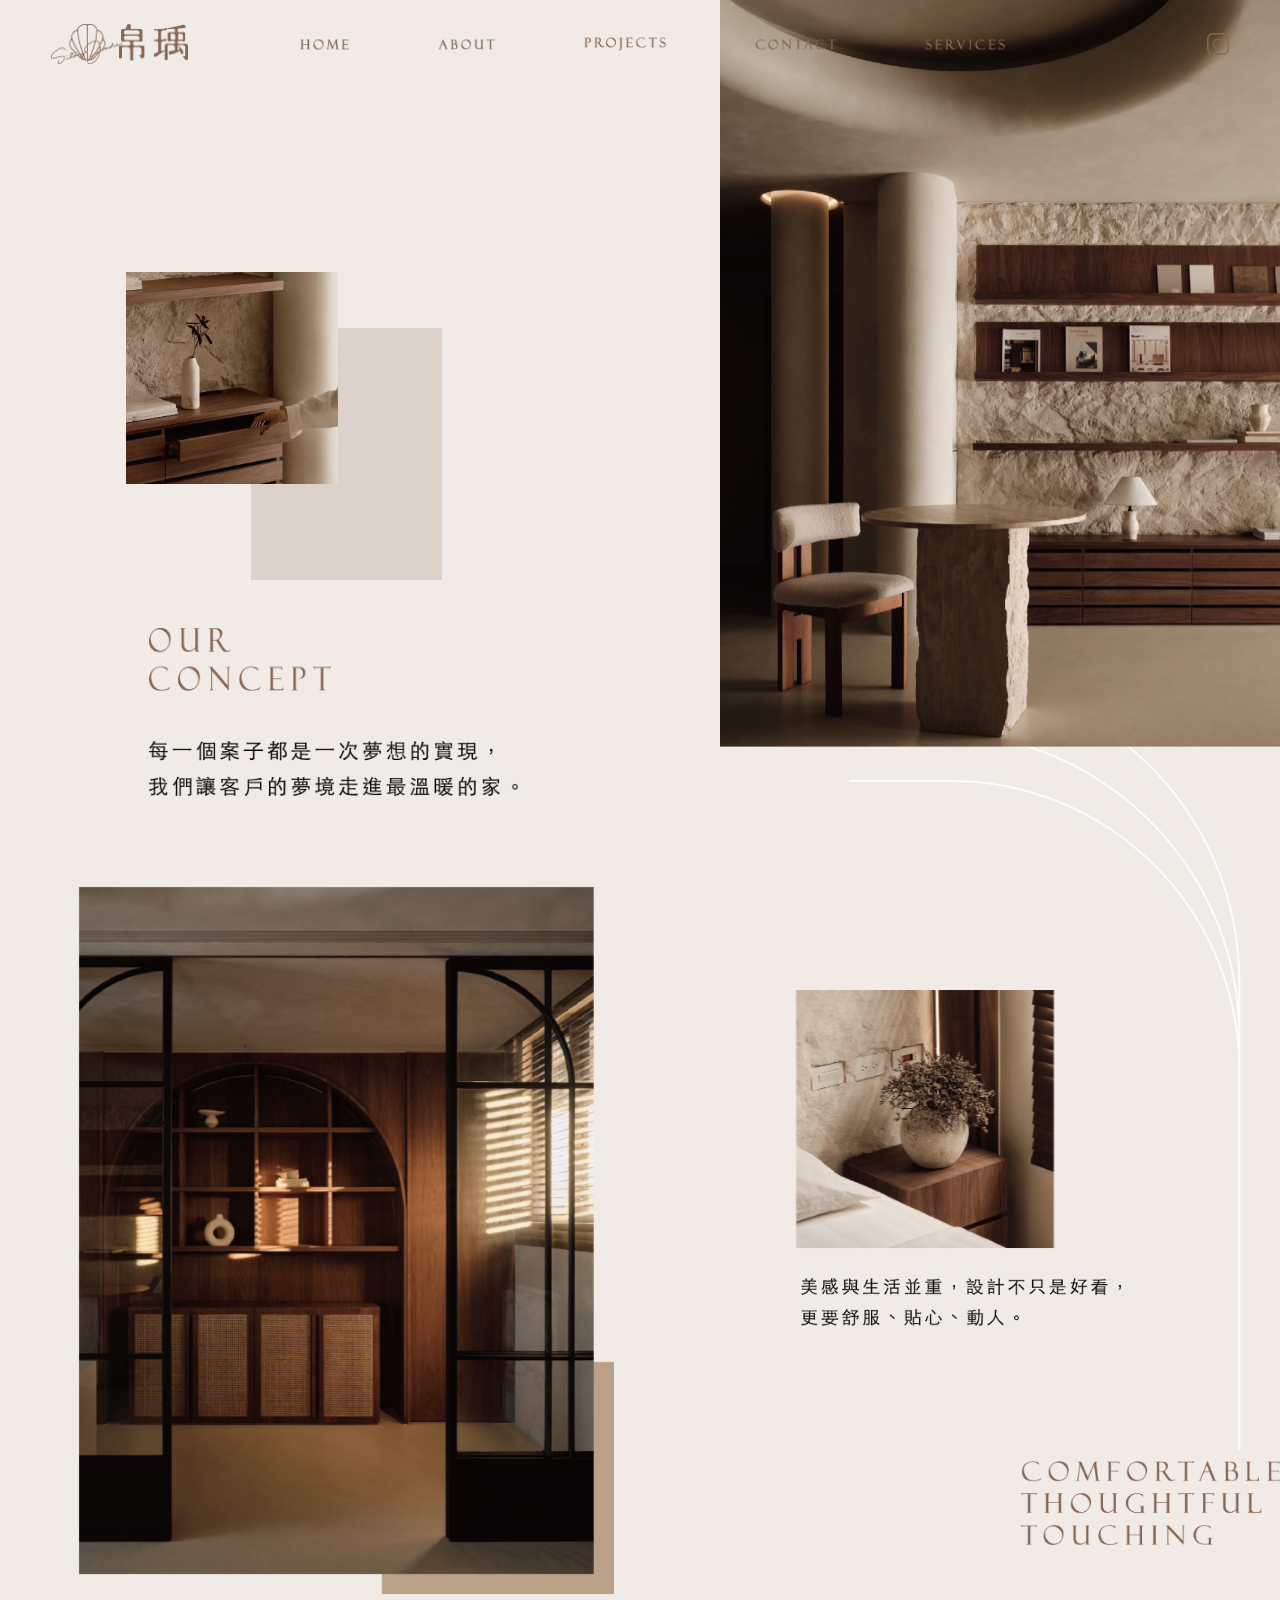
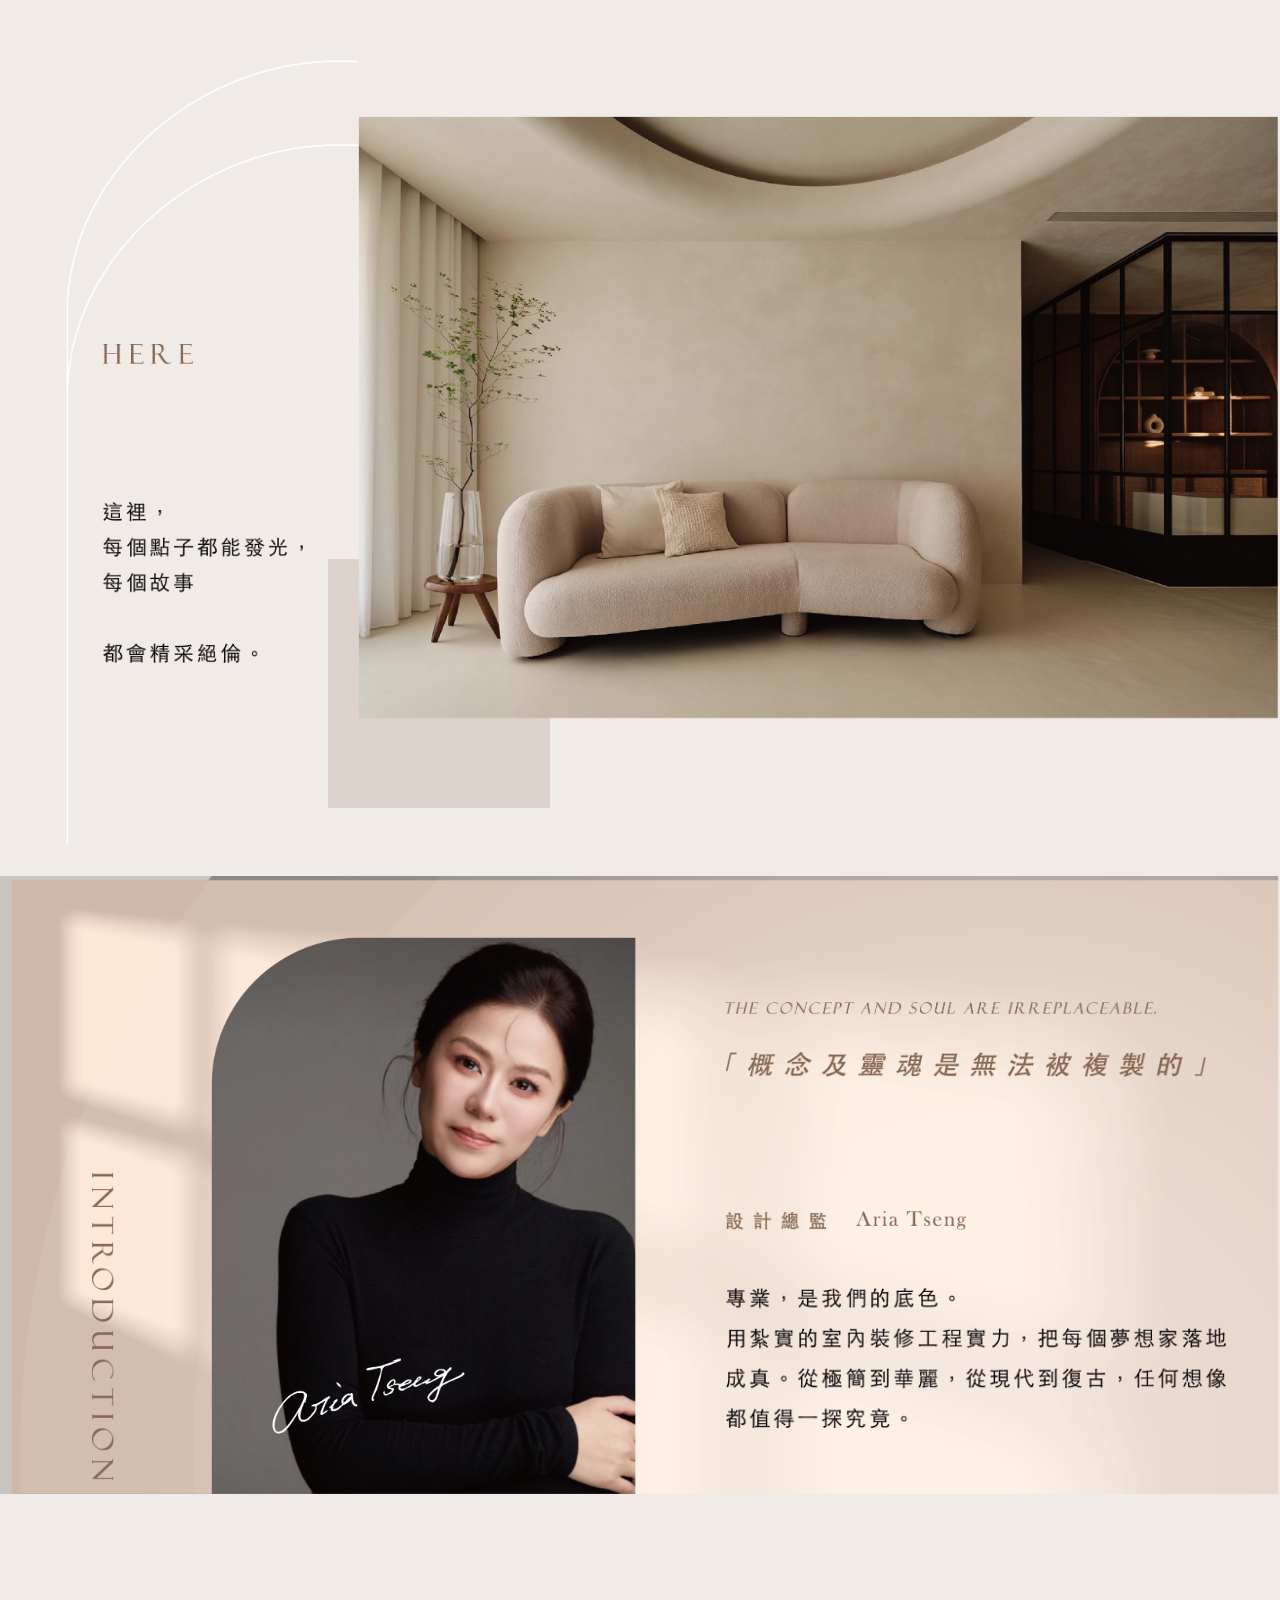
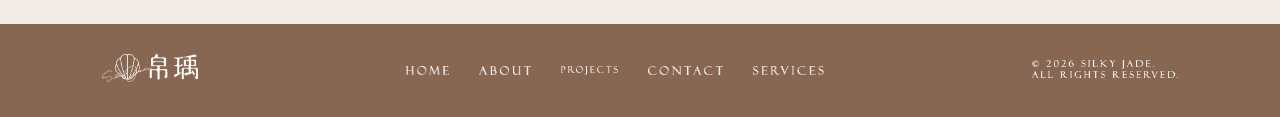
==== about.html @ b9746043 "feat: 新增多頁面架構與完整圖片資源 - 新增 about.html、contact.html、projects.html、services.html 頁面 - 新增 about_png/ 與 h" ====
<!DOCTYPE html>
<html lang="zh-TW">

<head>
    <meta charset="UTF-8">
    <meta name="viewport" content="width=device-width, initial-scale=1.0">
    <meta name="description" content="帛瑀室內設計 - 關於我們 | 設計理念與總監介紹">
    <title>ABOUT | 帛瑀室內設計 Silky Jade</title>

    <!-- Fonts -->
    <link rel="preconnect" href="https://fonts.googleapis.com">
    <link rel="preconnect" href="https://fonts.gstatic.com" crossorigin>
    <link
        href="https://fonts.googleapis.com/css2?family=Playfair+Display:ital,wght@0,300;0,400;0,500;0,600;1,400&family=Noto+Sans+TC:wght@300;400;500;700&family=Noto+Serif+TC:wght@300;400;500;600&display=swap"
        rel="stylesheet">

    <!-- CSS -->
    <link rel="stylesheet" href="style.css">
</head>

<body class="about-page">

    <!-- ========== Header (沿用首頁，深色版素材) ========== -->
    <header>
        <a href="index.html" class="logo-link">
            <img src="about_png/ABOUT_LOGO-B-t.png" alt="帛瑀 Silky Jade LOGO">
        </a>
        <nav class="main-nav">
            <a href="index.html"><img src="about_png/ABOUT_HOME-B-t.png" alt="HOME"></a>
            <a href="about.html"><img src="about_png/ABOUT_ABOUT-B-t.png" alt="ABOUT"></a>
            <a href="projects.html"><img src="about_png/ABOUT_PROJECTS-B-t.png" alt="PROJECTS"></a>
            <a href="contact.html"><img src="about_png/ABOUT_CONTACT-B-t.png" alt="CONTACT"></a>
            <a href="services.html"><img src="about_png/ABOUT_SERVICES-B-t.png" alt="SERVICES"></a>
        </nav>
        <a href="https://www.instagram.com/" target="_blank" class="ig-link" aria-label="Instagram">
            <img src="about_png/ABOUT_IGICON-B.png" alt="Instagram">
        </a>
    </header>

    <!-- ========== Main Content ========== -->
    <main>

        <!-- ▍Section 1: OUR CONCEPT -->
        <section class="about-section concept-section">
            <div class="row">
                <!-- 左欄：抽屜圖片 + 文字 -->
                <div class="col-left concept-left">
                    <div class="concept-img-wrapper">
                        <img src="about_png/ABOUT_image-2.png" alt="拉開抽屜" class="concept-drawer-img">
                        <!-- ::before pseudo 產生錯位色塊 (CSS) -->
                    </div>
                    <div class="concept-text fade-in-up">
                        <img src="about_png/ABOUT_OUR CONCEPT-B-t.png" alt="OUR CONCEPT" class="section-title-img">
                        <img src="about_png/ABOUT_t-1.png" alt="每一個案子都是一次夢想的實現" class="section-text-img">
                    </div>
                </div>
                <!-- 右欄：圓桌大圖 -->
                <div class="col-right concept-right">
                    <img src="about_png/ABOUT_image-1.png" alt="圓桌與石材桌腳" class="concept-table-img">
                </div>
            </div>
        </section>

        <!-- ▍Section 2: COMFORTABLE THOUGHTFUL TOUCHING -->
        <section class="about-section touching-section">
            <div class="row">
                <div class="col-left touching-left">
                    <div class="touching-arch-wrapper">
                        <img src="about_png/ABOUT_color%20block-2%23BA9F89.png" alt="" class="touching-color-block">
                        <img src="about_png/ABOUT_image-3.png" alt="拱門木作櫃" class="touching-arch-img">
                    </div>
                </div>
                <div class="col-right touching-right">
                    <div class="touching-content-wrapper">
                        <img src="about_png/ABOUT_image-4.png" alt="床頭盆栽" class="touching-plant-img">
                        <div class="fade-in-up">
                            <img src="about_png/ABOUT_t-2.png" alt="美感與生活並重" class="section-text-img">
                            <img src="about_png/ABOUT_COMFORTABLE-B-t.png" alt="COMFORTABLE THOUGHTFUL TOUCHING"
                                class="section-title-img comfortable-title-img">
                        </div>
                    </div>
                </div>
            </div>
        </section>

        <!-- ▍Section 3: HERE -->
        <section class="about-section here-section">
            <div class="row">
                <div class="col-left here-left">
                    <!-- 裝飾弧線 (左上方) -->
                    <div class="here-text fade-in-up">
                        <img src="about_png/ABOUT_HERE-B-t.png" alt="HERE" class="section-title-img here-title-img">
                        <img src="about_png/ABOUT_t-3.png" alt="這裡，每個點子都能發光" class="section-text-img">
                    </div>
                </div>
                <div class="col-right here-right">
                    <div class="here-img-wrapper">
                        <img src="about_png/ABOUT_image-5.png" alt="米白造型沙發" class="here-sofa-img">
                        <!-- ::before pseudo 產生錯位色塊 (CSS) -->
                    </div>
                </div>
            </div>
        </section>

        <!-- ▍Section 4: INTRODUCTION -->
        <section class="section-intro fade-in-up">
            <!-- 背景大圖：用 <img> 撐開真實高度，不裁切 -->
            <img src="about_png/ABOUT_image-6.png" alt="" class="intro-bg-img">
            <!-- 左覆蓋層：絕對定位，疊上 INTRODUCTION 文字 + 簽名 -->
            <div class="intro-left-overlay">
                <img src="about_png/ABOUT_INTRODUCTION-B-t.png" alt="INTRODUCTION" class="img-vertical-text">
                <img src="Aria簽名_斜體 複本.png" alt="Aria Tseng Signature" class="img-signature-side">
            </div>
            <!-- 右欄：文字圖片 -->
            <div class="intro-right">
                <img src="about_png/ABOUT_THE CONCEPT-B-t.png" alt="THE CONCEPT AND SOUL ARE IRREPLACEABLE"
                    class="img-eng-quote">
                <img src="about_png/ABOUT_t-4.png" alt="「概念及靈魂是無法被複製的」" class="img-zh-quote">
                <div class="director-row">
                    <img src="about_png/ABOUT_t-5.png" alt="設計總監" class="img-director-title">
                    <img src="about_png/ABOUT_Aria Tseng-B-t.png" alt="Aria Tseng" class="img-aria-name">
                </div>
                <img src="about_png/ABOUT_t-6.png" alt="設計總監介紹" class="img-director-desc">
            </div>
        </section>

    </main>

    <!-- ========== Footer (全新設計) ========== -->
    <footer class="site-footer fade-in-up">
        <div class="footer-left">
            <img src="about_png/ABOUT_LOGO.png" alt="帛瑀 Silky Jade">
        </div>
        <div class="footer-center">
            <nav class="footer-nav">
                <a href="index.html"><img src="about_png/ABOUT_HOME-t.png" alt="HOME"></a>
                <a href="about.html"><img src="about_png/ABOUT_ABOUT-t.png" alt="ABOUT"></a>
                <a href="projects.html"><img src="about_png/ABOUT_PROJECTS-t.png" alt="PROJECTS"></a>
                <a href="contact.html"><img src="about_png/ABOUT_CONTACT-t.png" alt="CONTACT"></a>
                <a href="services.html"><img src="about_png/ABOUT_SERVICES-t.png" alt="SERVICES"></a>
            </nav>
        </div>
        <div class="footer-right">
            <img src="about_png/ABOUT_@2026-t.png" alt="© 2026 SILKY JADE. ALL RIGHTS RESERVED.">
        </div>
    </footer>

    <script src="main.js"></script>
</body>

</html>
---- style.css ----
/* ============================================
   Silky Jade (帛瑪室內設計) - Official Styles
   Vanilla CSS3 - No Frameworks
   ============================================ */

/* === 1. Global Variables & Reset === */
:root {
    --bg-color: #F9F6F2;
    --text-primary: #5C4D42;
    --text-accent: #8C7A6B;
    --white: #FFFFFF;
    --black: #1A1A1A;

    --font-serif-en: 'Playfair Display', serif;
    --font-serif-zh: 'Noto Serif TC', serif;
    --font-sans: 'Noto Sans TC', sans-serif;

    --header-height: 80px;
}

* {
    margin: 0;
    padding: 0;
    box-sizing: border-box;
}

html {
    scroll-behavior: smooth;
}

body {
    width: 100%;
    font-family: var(--font-sans);
    color: var(--text-primary);
    background-color: var(--bg-color);
    overflow-x: hidden;
}

a {
    text-decoration: none;
    color: inherit;
    transition: opacity 0.3s ease;
}

ul {
    list-style: none;
}

/* === 2. Header & Navbar === */
header {
    position: fixed;
    top: 0;
    left: 0;
    width: 100%;
    padding: 24px 4%;
    box-sizing: border-box;
    display: flex;
    justify-content: space-between;
    align-items: center;
    z-index: 1000;
    background: transparent;
    transition: opacity 0.5s ease-in-out, transform 0.5s ease-in-out;
}

/* About page: transparent header so right image bleeds behind nav */
body.about-page header {
    background: transparent;
}

header.hidden {
    opacity: 0;
    pointer-events: none;
    transform: translateY(-20px);
}

.logo-link {
    display: block;
    line-height: 0;
}

.logo-link img {
    height: 40px;
    width: auto;
    display: block;
    transition: opacity 0.3s ease;
}

.logo-link:hover img {
    opacity: 0.6;
}

.main-nav {
    position: absolute;
    left: 51%;
    top: 50%;
    transform: translate(-50%, -50%);
    display: flex;
    align-items: center;
    gap: 90px;
}

.main-nav a {
    display: block;
    line-height: 0;
    transition: opacity 0.3s ease;
    border: none;
    text-decoration: none;
}

.main-nav a img {
    display: block;
    height: 10px;
    width: auto;
}

.main-nav a:nth-child(3) img {
    height: 13px;
}

.main-nav a:hover img {
    opacity: 0.6;
}

.ig-link {
    display: block;
    line-height: 0;
}

.ig-link img {
    height: 22px;
    width: auto;
    display: block;
    transition: opacity 0.3s ease;
}

.ig-link:hover img {
    opacity: 0.6;
}


/* === 3. Hero Section === */
.hero {
    position: relative;
    width: 100%;
    height: 112vh;
    overflow: hidden;
}

.hero-image-wrapper {
    position: absolute;
    top: 0;
    left: 0;
    width: 100%;
    height: 100%;
    z-index: 1;
}

.hero-bg-img {
    display: block;
    width: 100%;
    height: 100%;
    object-fit: cover;
    object-position: top center;
    transform-origin: center;
    transform: scale(1);
    transition: transform 2s cubic-bezier(0.25, 0.46, 0.45, 0.94);
}

.hero.is-active .hero-bg-img {
    transform: scale(1.04);
}

.hero::after {
    content: '';
    position: absolute;
    top: 0;
    left: 0;
    width: 100%;
    height: 100%;
    background: rgba(0, 0, 0, 0.2);
    z-index: 2;
    pointer-events: none;
}

.hero-slogan-center,
.hero-text-bottom-left,
.hero-text-bottom-right {
    position: absolute;
    z-index: 10;
    opacity: 0;
    transition: opacity 1.5s ease-in;
}

.hero-slogan-center img,
.hero-text-bottom-left img,
.hero-text-bottom-right img {
    display: block;
    max-width: 100%;
    height: auto;
}

.hero.is-active .hero-slogan-center,
.hero.is-active .hero-text-bottom-left,
.hero.is-active .hero-text-bottom-right {
    opacity: 1;
}

.hero-slogan-center {
    top: 50%;
    left: 10%;
    transform: translateY(-50%);
    width: clamp(250px, 28vw, 450px);
    transition-delay: 0.2s;
}

.hero-text-bottom-left {
    bottom: 40px;
    left: 8%;
    width: clamp(150px, 15vw, 250px);
    transition-delay: 0.5s;
}

.hero-text-bottom-right {
    bottom: 40px;
    right: 8%;
    width: clamp(100px, 10vw, 180px);
    transition-delay: 0.8s;
}


/* === 4. Footer (Home Page) === */
footer {
    position: relative;
    width: 100%;
    background-image: url('home_png/HOME_Brown bottom#876752.png');
    background-size: cover;
    background-position: center;
    background-repeat: no-repeat;
    background-color: #876752;
    padding: 1.5rem 0;
    text-align: center;
    z-index: 10;
    display: flex;
    justify-content: center;
    align-items: center;
}

.footer-content img {
    display: block;
    height: 12px;
    width: auto;
    opacity: 0.9;
}


/* === 5. Responsive Styles === */
@media (max-width: 768px) {
    header {
        padding: 20px 5%;
    }

    .main-nav {
        gap: 20px;
    }

    .main-nav a img {
        height: 12px;
    }

    .logo-link img {
        height: 32px;
    }

    .ig-link img {
        height: 18px;
    }

    .hero-slogan-center {
        left: 5%;
        width: 65%;
    }

    .hero-text-bottom-left {
        left: 5%;
        bottom: 50px;
        width: 40%;
    }

    .hero-text-bottom-right {
        right: 5%;
        bottom: 50px;
        width: 25%;
    }

    footer {
        padding: 1rem 0;
    }
}


/* =============================================
   ABOUT PAGE STYLES
   ============================================= */

body.about-page {
    background-color: #EEE9E4;
    background-image: url('about_png/ABOUT_ABOUT.png');
    background-size: cover;
    background-position: top center;
    background-repeat: no-repeat;
    color: #5C4D42;
    overflow-y: auto;
    height: auto;
}

/* ---------- Scroll Fade-in Animation ---------- */
.fade-in-up {
    opacity: 0;
    transform: translateY(40px);
    transition: all 1.2s cubic-bezier(0.25, 0.46, 0.45, 0.94);
}

.fade-in-up.is-visible {
    opacity: 1;
    transform: translateY(0);
}

/* Fallback: if JS hasn't loaded in 3s, show everything */
@keyframes forceShow {
    to {
        opacity: 1;
        transform: translateY(0);
    }
}

.fade-in-up {
    animation: forceShow 0s 3s forwards;
}

/* ---------- About Global ---------- */
.about-section {
    padding: 100px 10%;
    max-width: 1400px;
    margin: 0 auto;
    position: relative;
    box-sizing: border-box;
    overflow: visible;
}

.about-section .row {
    display: flex;
    flex-wrap: nowrap;
    justify-content: space-between;
    align-items: center;
    gap: 5%;
}

.col-left,
.col-right {
    position: relative;
    flex-shrink: 0;
}

/* Force all images inside columns to be responsive */
.about-section img {
    max-width: 100%;
    height: auto;
    display: block;
}

/* Image-based text sizing */
.section-title-img {
    display: block;
    height: auto;
    margin-bottom: 18px;
}

.section-text-img {
    display: block;
    height: auto;
    margin-bottom: 12px;
}


/* =============================================
   Section 1: OUR CONCEPT
   ============================================= */
.concept-section {
    padding: 0 0 100px 0 !important;
    max-width: none !important;
    margin: 0 !important;
}

.concept-section .row {
    align-items: flex-start;
    gap: 0;
}

.concept-left {
    width: 56.25%;
    flex-shrink: 0;
    display: flex;
    flex-direction: column;
    padding-top: 272px;
    padding-left: calc(max(40px, 8.5%) + 17px);
    padding-right: 5%;
}

/* 小圖 wrapper + ::before 錯位色塊 */
.concept-img-wrapper {
    position: relative;
    width: 40%;
    height: 284px;
    margin-bottom: 40px;
    isolation: isolate;
}

.concept-img-wrapper::before {
    content: '';
    position: absolute;
    left: 59%;
    top: calc(18% + 5px);
    width: 90%;
    height: calc(101% - 35px);
    background-color: #DDD2CA;
    z-index: -1;
}

.concept-drawer-img {
    width: 100%;
    height: 100%;
    object-fit: cover;
    display: block;
    position: relative;
    z-index: 1;
}

.concept-text {
    position: absolute;
    left: 149px;
    top: 628px;
}

.concept-text .section-title-img {
    width: 182px;
    height: 63px;
    margin-bottom: 28px;
}

.concept-text .section-text-img {
    width: 369px;
    margin-top: 50px;
}

.concept-right {
    width: 43.75%;
    flex-shrink: 0;
    margin-top: 0;
}

.concept-table-img {
    width: 100%;
    height: 839px;
    object-fit: cover;
    object-position: center top;
    display: block;
}


/* =============================================
   Section 2: COMFORTABLE THOUGHTFUL TOUCHING
   ============================================= */
.touching-section {
    padding-top: 40px;
    padding-bottom: 60px;
    padding-left: calc(max(40px, 8.5%) - 30px);
}

.touching-left {
    width: 515px;
    flex-shrink: 0;
}

.touching-arch-wrapper {
    position: relative;
    width: 515px;
}

.touching-color-block {
    position: absolute;
    bottom: -20px;
    right: -20px;
    width: 45%;
    height: auto;
    z-index: 0;
    display: block;
}

.touching-arch-img {
    width: 515px;
    height: 686px;
    object-fit: cover;
    display: block;
    position: relative;
    z-index: 1;
}

.touching-right {
    width: 45%;
    flex-shrink: 0;
    position: relative;
    display: flex;
    flex-direction: column;
    justify-content: flex-end;
}


.touching-content-wrapper {
    width: 80%;
    margin-left: auto;
    margin-top: 20px;
    position: relative;
    z-index: 1;
}

.touching-plant-img {
    width: 258px;
    height: 258px;
    object-fit: cover;
    display: block;
    margin-left: 30px;
    margin-top: 73px;
    margin-bottom: 30px;
}

.touching-content-wrapper .section-text-img {
    width: 320px;
    margin-left: 35px;
}

.comfortable-title-img {
    width: 260px;
    margin-top: 135px;
    margin-left: 255px;
}


/* =============================================
   Section 3: HERE
   ============================================= */
.here-section {
    padding: 60px 0 80px 0 !important;
    max-width: none !important;
    margin: 0 !important;
}

.here-section .row {
    align-items: flex-start;
    gap: 0;
}

.here-left {
    width: 28%;
    flex-shrink: 0;
    position: relative;
    padding-top: 40px;
    padding-left: 10%;
}

/* 弧線裝飾：左上方 */
.deco-arc-left {
    display: none;
}

.here-title-img {
    width: 90px;
    position: relative;
    top: 40px;
}

.here-text {
    margin-top: 70px;
    position: relative;
    left: -25px;
    top: 100px;
}

.here-text .section-text-img {
    width: 200px;
    position: relative;
    top: 160px;
}

.here-right {
    width: 72%;
    flex-shrink: 0;
}

/* 大圖 wrapper + ::before 錯位色塊 */
.here-img-wrapper {
    position: relative;
    width: 100%;
    isolation: isolate;
    overflow: visible;
}

.here-img-wrapper::before {
    content: '';
    position: absolute;
    top: 465px;
    left: -30px;
    width: 24%;
    height: 41.25%;
    background-color: #DDD2CB;
    z-index: -1;
}

.here-sofa-img {
    width: 100%;
    height: 674px;
    object-fit: cover;
    object-position: center;
    display: block;
    position: relative;
    top: 22px;
    z-index: 1;
}


/* =============================================
   Section 4: INTRODUCTION (Director Layout)
   ABOUT_image-6.png = 完整背景構圖（含照片+光影+左側色板）
   用 <img> 撐高，其餘元素 absolute 疊在上面，不裁切
   ============================================= */
.section-intro {
    position: relative;
    margin-top: 100px;
    margin-bottom: 130px;
}

/* 背景大圖：撐開 section 的真實高度 */
.intro-bg-img {
    display: block;
    width: 100%;
    height: auto;
}

/* 左覆蓋層：44%，涵蓋全高 */
.intro-left-overlay {
    position: absolute;
    top: 0;
    left: 0;
    width: 44%;
    height: 100%;
}

/* 垂直 INTRODUCTION 圖片 */
.img-vertical-text {
    position: absolute;
    left: calc(3% + 75px);
    top: calc(68% + 30px);
    transform: translateY(-50%);
    width: 22px;
    height: auto;
}

/* 斜體簽名：INTRODUCTION 右邊 50px，垂直對齊 */
.img-signature-side {
    position: absolute;
    left: calc(3% + 75px + 22px + 152px);
    top: calc(68% + 100px);
    transform: translateY(-50%);
    width: 205px;
    height: auto;
}

/* Aria Tseng 簽名圖片 */
.img-signature {
    position: absolute;
    bottom: 20%;
    left: 24%;
    width: 140px;
    height: auto;
}

/* 右欄：56% 寬，文字圖片垂直堆疊 */
.intro-right {
    position: absolute;
    top: 0;
    right: 0;
    width: 56%;
    height: 100%;
    display: flex;
    flex-direction: column;
    justify-content: center;
    padding: 5% 8%;
    gap: 18px;
}

.img-eng-quote {
    width: 430px;
    max-width: 100%;
    height: auto;
    display: block;
    position: relative;
    top: -50px;
    left: 60px;
}

.img-zh-quote {
    width: 480px;
    max-width: 100%;
    height: auto;
    display: block;
    position: relative;
    top: -30px;
    left: 60px;
}

.director-row {
    display: flex;
    align-items: center;
    gap: 30px;
    position: relative;
    top: 70px;
    left: 60px;
    margin-top: 16px;
}

.img-director-title {
    width: 100px;
    height: auto;
    display: block;
}

.img-aria-name {
    width: 110px;
    height: auto;
    display: block;
}

.img-director-desc {
    width: 500px;
    max-width: 100%;
    height: auto;
    display: block;
    position: relative;
    top: 110px;
    left: 60px;
}


/* =============================================
   Footer (About Page)
   ============================================= */
.site-footer {
    background-image: url('about_png/ABOUT_Brown bottom#876752.png');
    background-size: cover;
    background-position: center;
    background-color: #876752;
    padding: 30px 8%;
    display: flex;
    justify-content: space-between;
    align-items: center;
}

.footer-left img {
    height: 28px;
    width: auto;
}

.footer-nav {
    display: flex;
    align-items: center;
    gap: 30px;
}

.footer-nav a {
    text-decoration: none;
    transition: opacity 0.3s;
    display: flex;
    align-items: center;
}

.footer-nav a img {
    height: 9px;
    width: auto;
}

.footer-nav a:hover {
    opacity: 0.7;
}

.footer-right img {
    height: 18px;
    width: auto;
}


/* =============================================
   Responsive — About Page
   ============================================= */
@media (max-width: 768px) {
    .about-section {
        padding: 60px 5%;
    }

    .about-section .row {
        flex-wrap: wrap;
    }

    .concept-left,
    .concept-right,
    .touching-left,
    .touching-right,
    .here-left,
    .here-right,
    .intro-left,
    .intro-right {
        width: 100%;
        margin-bottom: 40px;
    }

    /* Mobile: INTRODUCTION section */
    .section-intro {
        flex-direction: column;
        min-height: auto;
        margin-top: 60px;
        background-position: left center;
    }

    .intro-left-overlay {
        width: 100%;
        min-height: 320px;
    }

    .intro-right {
        width: 100%;
        padding: 40px 6%;
    }

    .img-signature {
        width: 110px;
        left: 30px;
        bottom: 20px;
    }

    .concept-right {
        margin-top: 0;
    }

    .concept-img-wrapper,
    .touching-content-wrapper {
        width: 100%;
    }

    .deco-arc {
        display: none;
    }

    .site-footer {
        flex-direction: column;
        gap: 20px;
        text-align: center;
    }

    .footer-nav {
        flex-wrap: wrap;
        justify-content: center;
        gap: 15px;
    }
}
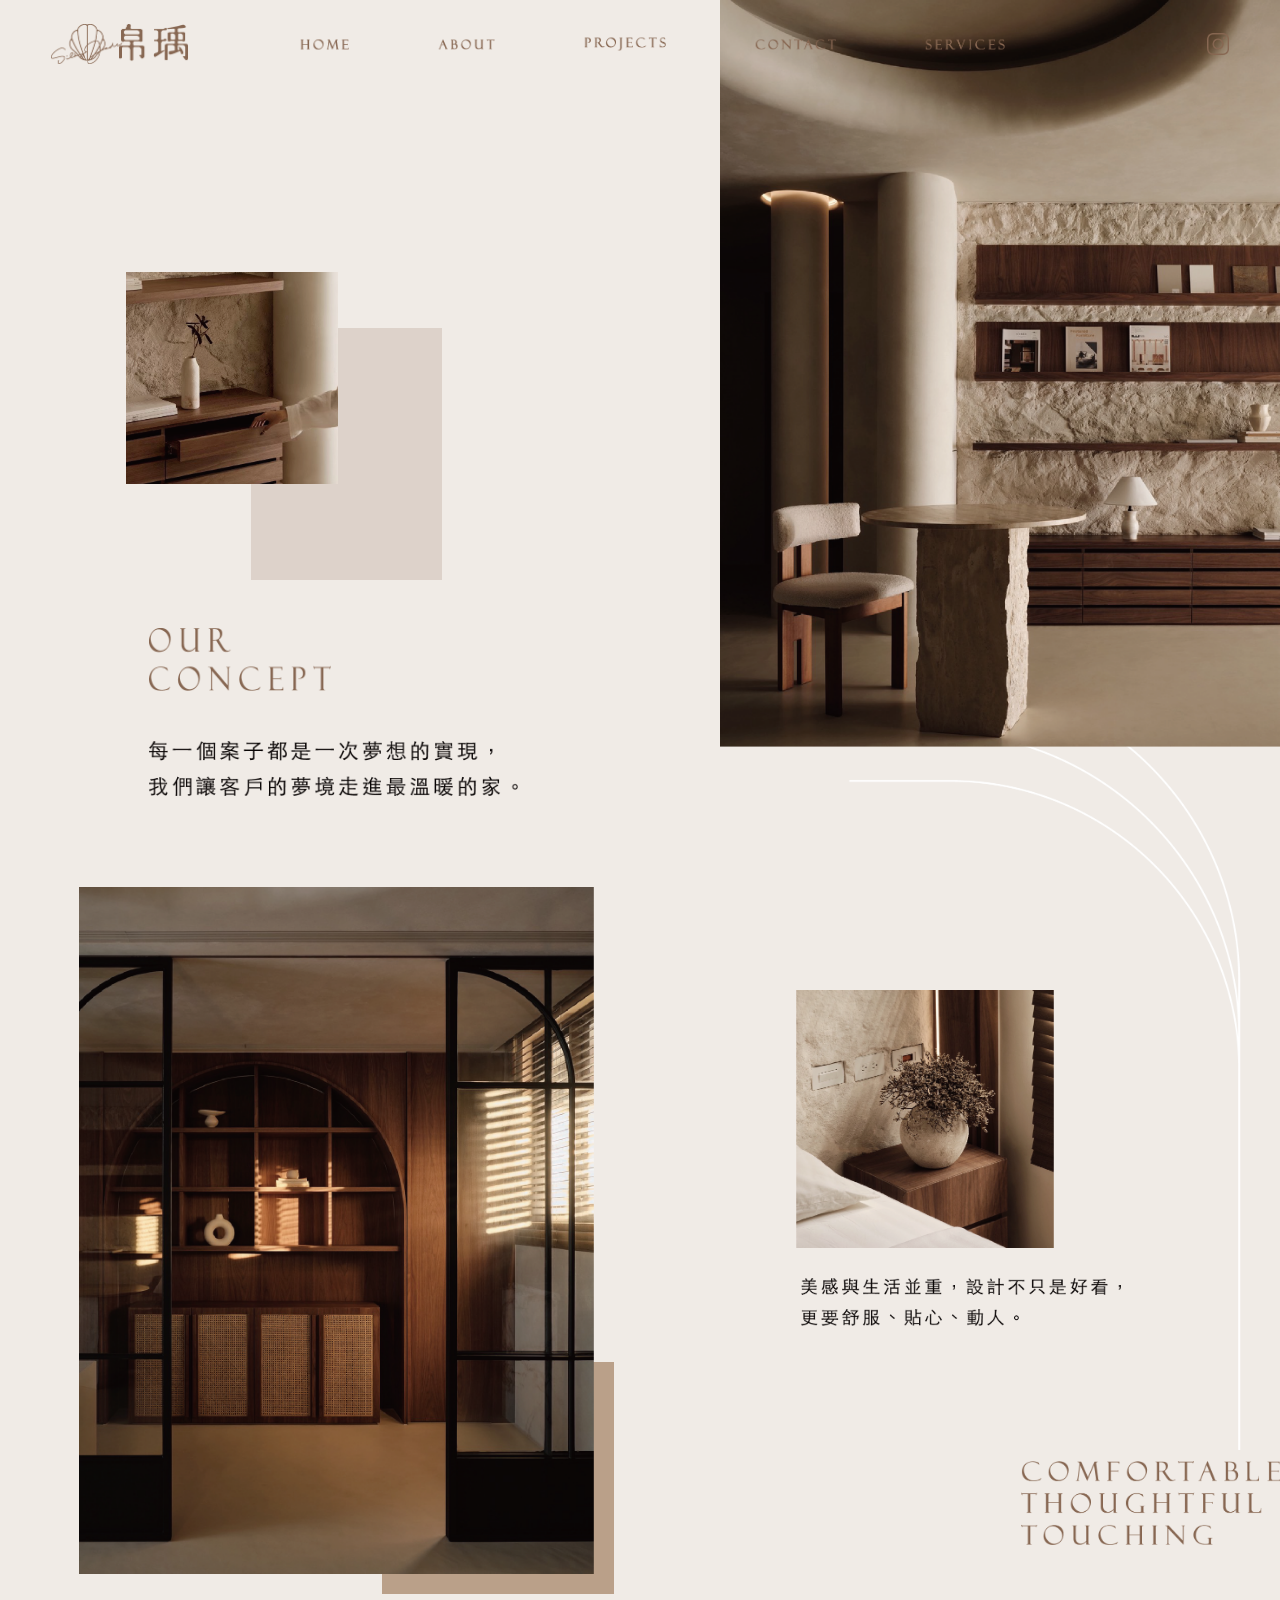
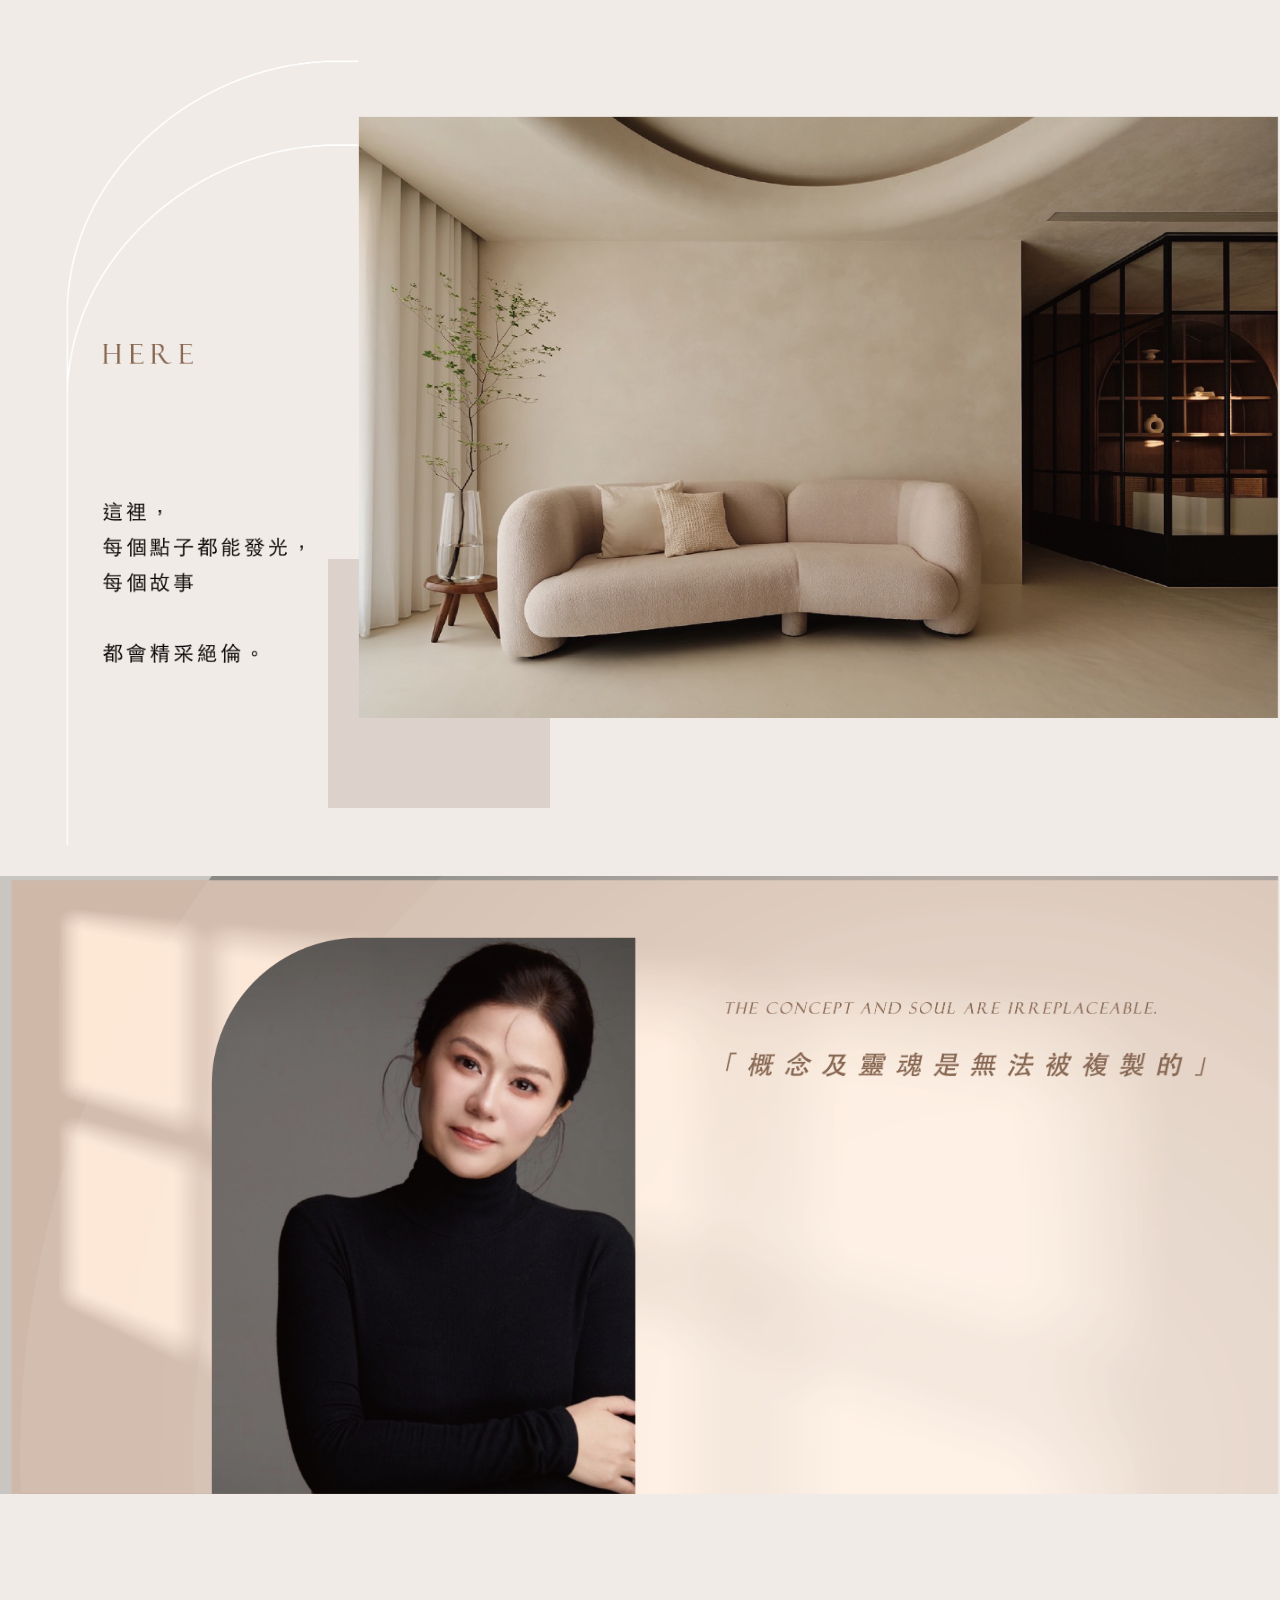
==== commit 1792fe29: "feat: 新增 project-1 詳細頁、重構 services 頁面、調整樣式 - 新增 project-1.html（奶油風 Linkou 案場詳細頁） - project_png/ 新增案場" ====
--- a/about.html
+++ b/about.html
@@ -49,9 +49,9 @@
                         <img src="about_png/ABOUT_image-2.png" alt="拉開抽屜" class="concept-drawer-img">
                         <!-- ::before pseudo 產生錯位色塊 (CSS) -->
                     </div>
-                    <div class="concept-text fade-in-up">
-                        <img src="about_png/ABOUT_OUR CONCEPT-B-t.png" alt="OUR CONCEPT" class="section-title-img">
-                        <img src="about_png/ABOUT_t-1.png" alt="每一個案子都是一次夢想的實現" class="section-text-img">
+                    <div class="concept-text">
+                        <img src="about_png/ABOUT_OUR CONCEPT-B-t.png" alt="OUR CONCEPT" class="section-title-img fade-in">
+                        <img src="about_png/ABOUT_t-1.png" alt="每一個案子都是一次夢想的實現" class="section-text-img fade-in" style="transition-delay: 0.4s">
                     </div>
                 </div>
                 <!-- 右欄：圓桌大圖 -->
@@ -73,10 +73,10 @@
                 <div class="col-right touching-right">
                     <div class="touching-content-wrapper">
                         <img src="about_png/ABOUT_image-4.png" alt="床頭盆栽" class="touching-plant-img">
-                        <div class="fade-in-up">
-                            <img src="about_png/ABOUT_t-2.png" alt="美感與生活並重" class="section-text-img">
+                        <div>
+                            <img src="about_png/ABOUT_t-2.png" alt="美感與生活並重" class="section-text-img fade-in">
                             <img src="about_png/ABOUT_COMFORTABLE-B-t.png" alt="COMFORTABLE THOUGHTFUL TOUCHING"
-                                class="section-title-img comfortable-title-img">
+                                class="section-title-img comfortable-title-img fade-in" style="transition-delay: 0.4s">
                         </div>
                     </div>
                 </div>
@@ -88,9 +88,9 @@
             <div class="row">
                 <div class="col-left here-left">
                     <!-- 裝飾弧線 (左上方) -->
-                    <div class="here-text fade-in-up">
-                        <img src="about_png/ABOUT_HERE-B-t.png" alt="HERE" class="section-title-img here-title-img">
-                        <img src="about_png/ABOUT_t-3.png" alt="這裡，每個點子都能發光" class="section-text-img">
+                    <div class="here-text">
+                        <img src="about_png/ABOUT_HERE-B-t.png" alt="HERE" class="section-title-img here-title-img fade-in">
+                        <img src="about_png/ABOUT_t-3.png" alt="這裡，每個點子都能發光" class="section-text-img fade-in" style="transition-delay: 0.4s">
                     </div>
                 </div>
                 <div class="col-right here-right">
@@ -103,24 +103,24 @@
         </section>
 
         <!-- ▍Section 4: INTRODUCTION -->
-        <section class="section-intro fade-in-up">
+        <section class="section-intro">
             <!-- 背景大圖：用 <img> 撐開真實高度，不裁切 -->
             <img src="about_png/ABOUT_image-6.png" alt="" class="intro-bg-img">
             <!-- 左覆蓋層：絕對定位，疊上 INTRODUCTION 文字 + 簽名 -->
             <div class="intro-left-overlay">
-                <img src="about_png/ABOUT_INTRODUCTION-B-t.png" alt="INTRODUCTION" class="img-vertical-text">
-                <img src="Aria簽名_斜體 複本.png" alt="Aria Tseng Signature" class="img-signature-side">
+                <img src="about_png/ABOUT_INTRODUCTION-B-t.png" alt="INTRODUCTION" class="img-vertical-text fade-in">
+                <img src="Aria簽名_斜體 複本.png" alt="Aria Tseng Signature" class="img-signature-side fade-in" style="transition-delay: 0.5s">
             </div>
             <!-- 右欄：文字圖片 -->
             <div class="intro-right">
                 <img src="about_png/ABOUT_THE CONCEPT-B-t.png" alt="THE CONCEPT AND SOUL ARE IRREPLACEABLE"
-                    class="img-eng-quote">
-                <img src="about_png/ABOUT_t-4.png" alt="「概念及靈魂是無法被複製的」" class="img-zh-quote">
-                <div class="director-row">
+                    class="img-eng-quote fade-in">
+                <img src="about_png/ABOUT_t-4.png" alt="「概念及靈魂是無法被複製的」" class="img-zh-quote fade-in" style="transition-delay: 0.35s">
+                <div class="director-row fade-in" style="transition-delay: 0.6s">
                     <img src="about_png/ABOUT_t-5.png" alt="設計總監" class="img-director-title">
                     <img src="about_png/ABOUT_Aria Tseng-B-t.png" alt="Aria Tseng" class="img-aria-name">
                 </div>
-                <img src="about_png/ABOUT_t-6.png" alt="設計總監介紹" class="img-director-desc">
+                <img src="about_png/ABOUT_t-6.png" alt="設計總監介紹" class="img-director-desc fade-in" style="transition-delay: 0.85s">
             </div>
         </section>
 
--- a/style.css
+++ b/style.css
@@ -325,16 +325,14 @@
     transform: translateY(0);
 }
 
-/* Fallback: if JS hasn't loaded in 3s, show everything */
-@keyframes forceShow {
-    to {
-        opacity: 1;
-        transform: translateY(0);
-    }
-}
-
-.fade-in-up {
-    animation: forceShow 0s 3s forwards;
+/* 純 opacity 淡入（無位移），用於文字圖片 */
+.fade-in {
+    opacity: 0;
+    transition: opacity 1.6s cubic-bezier(0.25, 0.46, 0.45, 0.94);
+}
+
+.fade-in.is-visible {
+    opacity: 1;
 }
 
 /* ---------- About Global ---------- */
@@ -758,21 +756,21 @@
     background-size: cover;
     background-position: center;
     background-color: #876752;
-    padding: 30px 8%;
+    padding: 24px 4%;
     display: flex;
     justify-content: space-between;
     align-items: center;
 }
 
 .footer-left img {
-    height: 28px;
+    height: 40px;
     width: auto;
 }
 
 .footer-nav {
     display: flex;
     align-items: center;
-    gap: 30px;
+    gap: 90px;
 }
 
 .footer-nav a {
@@ -783,8 +781,12 @@
 }
 
 .footer-nav a img {
-    height: 9px;
+    height: 10px;
     width: auto;
+}
+
+.footer-nav a:nth-child(3) img {
+    height: 13px;
 }
 
 .footer-nav a:hover {
@@ -792,8 +794,389 @@
 }
 
 .footer-right img {
-    height: 18px;
+    height: 26px;
     width: auto;
+    margin-top: 6px;
+    margin-left: 15px;
+}
+
+
+/* =============================================
+   Projects Page
+   ============================================= */
+
+.projects-main {
+    padding-top: 95px;
+}
+
+/* 每個區塊之間的留白（露出米色底色） */
+.projects-main > * {
+    margin-bottom: 75px;
+}
+.projects-main > *:last-child {
+    margin-bottom: 0;
+}
+
+body.projects-page .site-footer {
+    margin-top: 160px;
+}
+
+/* 全寬橫幅圖：image-1 / image-5 / image-8 */
+.project-hero,
+.project-photo-full {
+    position: relative;
+    width: 100%;
+}
+
+.project-hero img.project-photo,
+.project-photo-full img.project-photo {
+    width: 100%;
+    height: auto;
+    display: block;
+}
+
+/* 標題 caption：左下角疊圖 */
+.project-caption {
+    position: absolute;
+    bottom: 36px;
+    left: 48px;
+}
+
+.project-caption img {
+    width: 200px;
+    height: auto;
+    display: block;
+}
+
+/* 三欄直式細節圖 */
+.project-row-3 {
+    display: flex;
+    width: 100%;
+    gap: 0;
+}
+
+.project-row-3 img {
+    width: 33.333%;
+    height: auto;
+    display: block;
+    object-fit: cover;
+}
+
+/* 兩欄直式細節圖 */
+.project-row-2 {
+    display: flex;
+    width: 100%;
+    gap: 0;
+}
+
+.project-row-2 img {
+    width: 50%;
+    height: auto;
+    display: block;
+    object-fit: cover;
+}
+
+/* 規格 + 描述文字區 */
+.project-info {
+    display: flex;
+    gap: 100px;
+    padding: 80px 10%;
+    align-items: flex-start;
+    background-color: var(--bg-color);
+}
+
+.project-specs img {
+    width: 260px;
+    height: auto;
+    display: block;
+}
+
+.project-desc {
+    flex: 1;
+}
+
+.project-desc img {
+    width: 100%;
+    max-width: 620px;
+    height: auto;
+    display: block;
+}
+
+/* =============================================
+   Project Detail Page
+   ============================================= */
+
+.project-detail-main {
+    padding-top: 120px;
+}
+
+.project-detail-full {
+    line-height: 0;
+}
+
+.project-detail-full img {
+    width: 100%;
+    height: auto;
+    display: block;
+}
+
+.project-detail-row-3 {
+    display: grid;
+    grid-template-columns: repeat(3, 1fr);
+    gap: 25px;
+    padding: 70px 8%;
+}
+
+.project-detail-row-3 img:first-child {
+    transform: translateX(-10px);
+}
+
+.project-detail-row-3 img:last-child {
+    transform: translateX(10px);
+}
+
+.project-detail-row-2 {
+    display: grid;
+    grid-template-columns: repeat(2, 1fr);
+    gap: 10px;
+    padding: 90px 9%;
+}
+
+.project-detail-row-2 img:first-child {
+    transform: translateX(-22px);
+}
+
+.project-detail-row-2 img:last-child {
+    transform: translateX(22px);
+}
+
+.project-detail-row-3 img,
+.project-detail-row-2 img {
+    width: 100%;
+    height: auto;
+    display: block;
+    object-fit: cover;
+}
+
+.project-detail-info {
+    background-color: #DDD2CA;
+    padding: 103px 6% 137px;
+}
+
+.project-detail-nav-btns {
+    display: flex;
+    justify-content: flex-end;
+    margin-bottom: 48px;
+}
+
+.project-nav-btn {
+    display: block;
+    line-height: 0;
+    transition: opacity 0.3s;
+    transform: translate(30px, -45px);
+}
+
+.project-nav-btn:hover {
+    opacity: 0.7;
+}
+
+.project-nav-btn img {
+    height: 22px;
+    width: auto;
+    display: block;
+}
+
+.project-detail-content {
+    display: flex;
+    align-items: flex-start;
+    gap: 5%;
+}
+
+.project-detail-title {
+    width: 14%;
+    flex-shrink: 0;
+    transform: translateX(30px);
+}
+
+.project-detail-title img {
+    width: 100%;
+    height: auto;
+    display: block;
+}
+
+.project-detail-specs {
+    width: 16%;
+    flex-shrink: 0;
+    transform: translate(60px, -14px);
+}
+
+.project-detail-specs img {
+    width: 100%;
+    height: auto;
+    display: block;
+}
+
+.project-detail-desc {
+    flex: 1;
+}
+
+.project-detail-desc img {
+    width: 100%;
+    max-width: 750px;
+    height: auto;
+    display: block;
+    transform: translate(55px, -19px);
+}
+
+/* Hover effect on projects page clickable photos */
+.project-photo-full a {
+    display: block;
+    line-height: 0;
+    overflow: hidden;
+}
+
+.project-photo-full a img {
+    transition: transform 0.6s cubic-bezier(0.25, 0.46, 0.45, 0.94);
+}
+
+.project-photo-full a:hover img {
+    transform: scale(1.02);
+}
+
+
+/* =============================================
+   Services Page
+   ============================================= */
+
+body.services-page {
+    background-color: #F0EBE7;
+}
+
+.services-main {
+    padding-top: 80px;
+    height: calc(100vh - 80px);
+    display: flex;
+    flex-direction: column;
+}
+
+.services-pdf {
+    width: 100%;
+    flex: 1;
+    border: none;
+    display: block;
+}
+
+.services-title-wrap {
+    text-align: center;
+    margin-bottom: 70px;
+}
+
+.services-title-img {
+    display: block;
+    width: 16%;
+    min-width: 160px;
+    height: auto;
+    margin: 0 auto;
+}
+
+/* Timeline */
+.services-timeline {
+    position: relative;
+    max-width: 1100px;
+    margin: 0 auto;
+    padding: 0 5%;
+}
+
+.services-timeline::before {
+    content: '';
+    position: absolute;
+    left: 50%;
+    top: 0;
+    bottom: 0;
+    width: 1px;
+    background-color: #9E8575;
+    transform: translateX(-50%);
+    z-index: 0;
+}
+
+.timeline-row {
+    display: grid;
+    grid-template-columns: 1fr 50px 1fr;
+    align-items: flex-start;
+    margin-bottom: 80px;
+    position: relative;
+}
+
+.timeline-center {
+    display: flex;
+    flex-direction: column;
+    align-items: center;
+    padding-top: 16px;
+    position: relative;
+    z-index: 1;
+}
+
+.timeline-dot {
+    width: 10px;
+    height: 10px;
+    border-radius: 50%;
+    background-color: #9E8575;
+}
+
+.timeline-left {
+    padding-right: 55px;
+    display: flex;
+    flex-direction: column;
+    align-items: flex-start;
+}
+
+.timeline-right {
+    padding-left: 55px;
+    display: flex;
+    flex-direction: column;
+    align-items: flex-start;
+}
+
+.services-illustration {
+    max-width: 220px;
+    width: 70%;
+    height: auto;
+    display: block;
+}
+
+.services-floorplan {
+    max-width: 280px;
+    width: 85%;
+}
+
+.step-num-img {
+    height: 20px;
+    width: auto;
+    display: block;
+    margin-bottom: 10px;
+}
+
+.step-title-img {
+    max-width: 200px;
+    width: 100%;
+    height: auto;
+    display: block;
+    margin-bottom: 10px;
+}
+
+.step-subtitle-img {
+    max-width: 300px;
+    width: 100%;
+    height: auto;
+    display: block;
+    margin-bottom: 8px;
+}
+
+.step-desc-img {
+    max-width: 380px;
+    width: 100%;
+    height: auto;
+    display: block;
 }
 
 
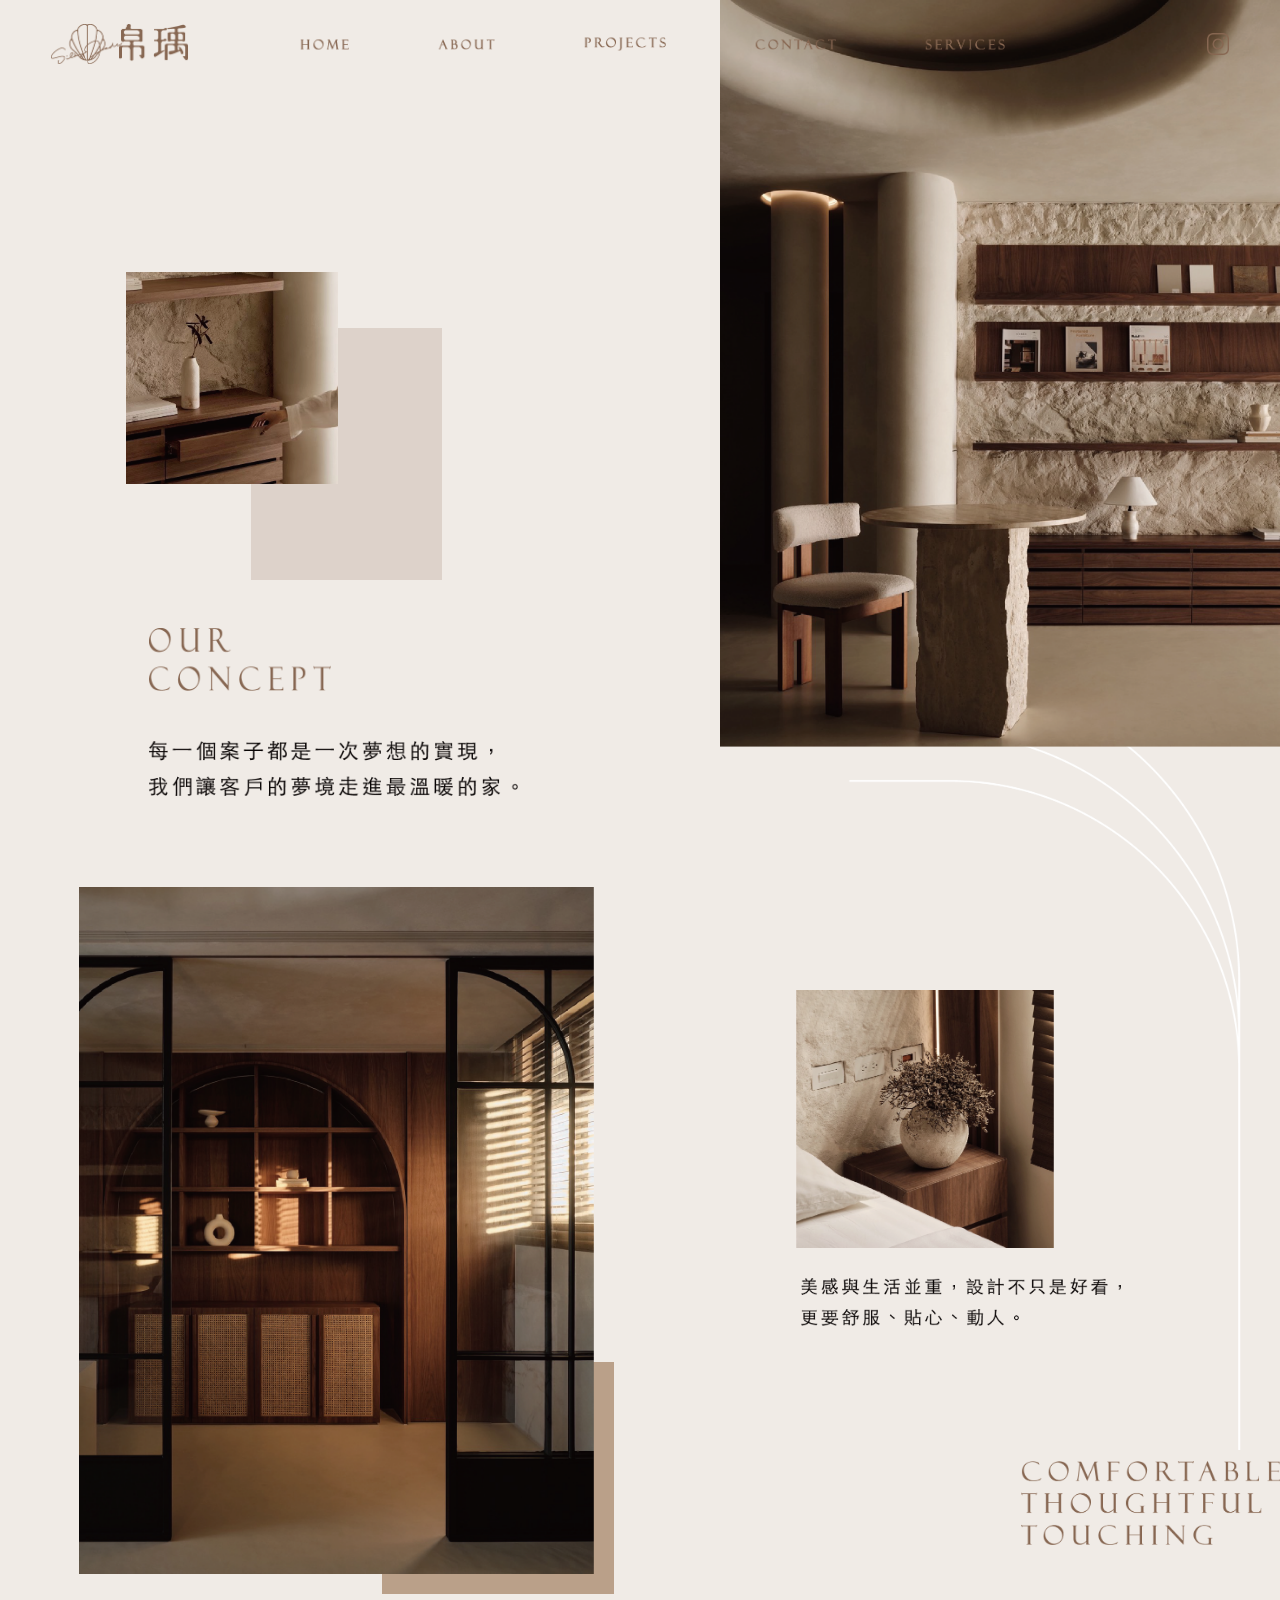
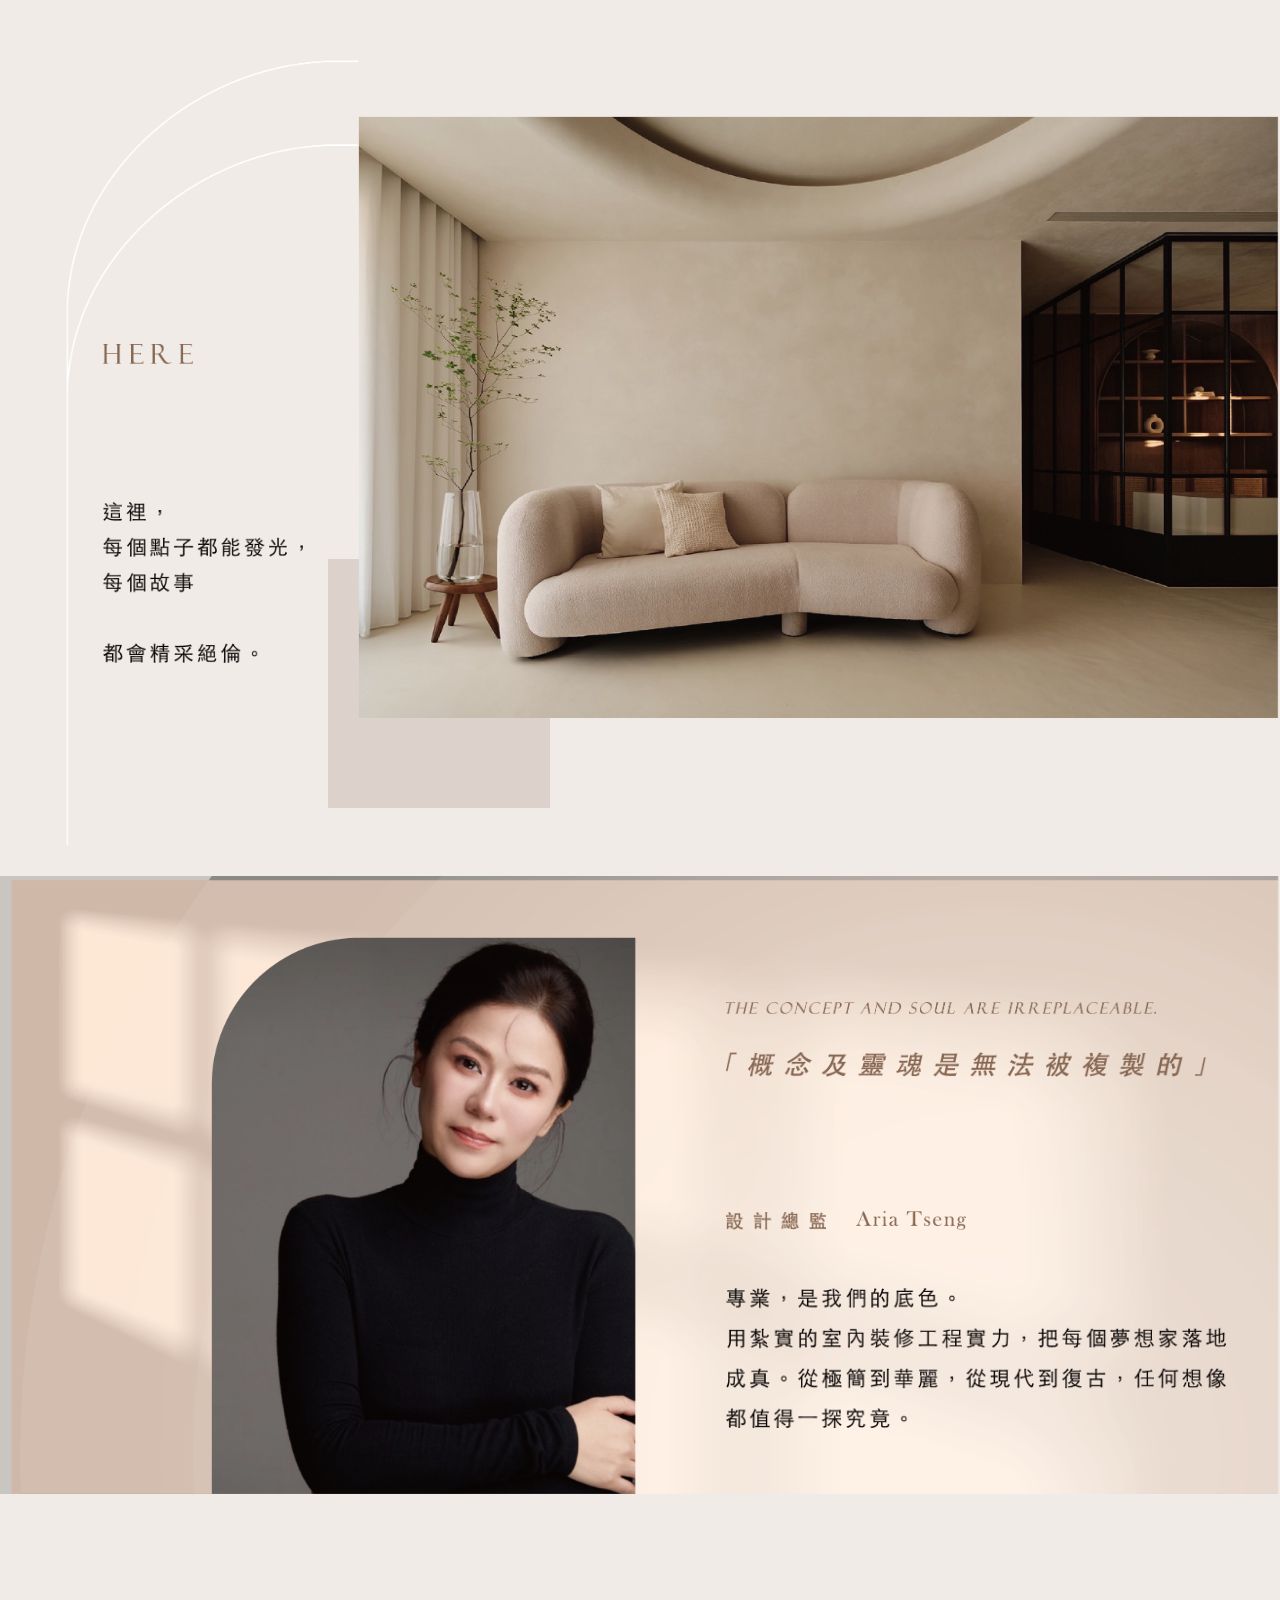
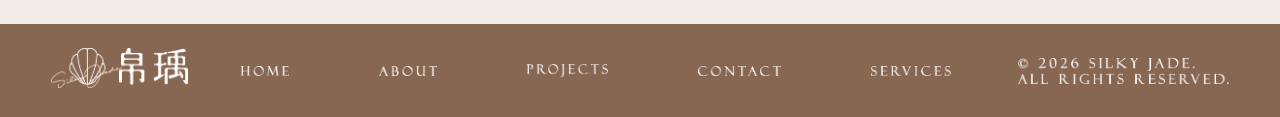
==== commit e23ef17c: "feat: 更新社群連結、新增 EmailJS 表單發信、修正複選下拉截斷問題 - 所有頁面 IG 圖示連結更新為正確帳號 - contact.html FB 圖示加入正確連結 - 整合 EmailJ" ====
--- a/about.html
+++ b/about.html
@@ -32,7 +32,7 @@
             <a href="contact.html"><img src="about_png/ABOUT_CONTACT-B-t.png" alt="CONTACT"></a>
             <a href="services.html"><img src="about_png/ABOUT_SERVICES-B-t.png" alt="SERVICES"></a>
         </nav>
-        <a href="https://www.instagram.com/" target="_blank" class="ig-link" aria-label="Instagram">
+        <a href="https://www.instagram.com/silkyjade2023?igsh=Z3oxdTZscGZrMTJu&utm_source=qr" target="_blank" class="ig-link" aria-label="Instagram">
             <img src="about_png/ABOUT_IGICON-B.png" alt="Instagram">
         </a>
     </header>
--- a/style.css
+++ b/style.css
@@ -214,43 +214,22 @@
 }
 
 .hero-text-bottom-left {
-    bottom: 40px;
-    left: 8%;
+    bottom: 30px;
+    left: calc(8% - 60px);
     width: clamp(150px, 15vw, 250px);
     transition-delay: 0.5s;
 }
 
 .hero-text-bottom-right {
-    bottom: 40px;
-    right: 8%;
-    width: clamp(100px, 10vw, 180px);
+    bottom: 30px;
+    right: calc(8% - 75px);
+    width: clamp(130px, 13vw, 230px);
     transition-delay: 0.8s;
 }
 
 
 /* === 4. Footer (Home Page) === */
-footer {
-    position: relative;
-    width: 100%;
-    background-image: url('home_png/HOME_Brown bottom#876752.png');
-    background-size: cover;
-    background-position: center;
-    background-repeat: no-repeat;
-    background-color: #876752;
-    padding: 1.5rem 0;
-    text-align: center;
-    z-index: 10;
-    display: flex;
-    justify-content: center;
-    align-items: center;
-}
-
-.footer-content img {
-    display: block;
-    height: 12px;
-    width: auto;
-    opacity: 0.9;
-}
+/* (使用共用 .site-footer 樣式，見下方 Footer About Page 區塊) */
 
 
 /* === 5. Responsive Styles === */
@@ -751,6 +730,23 @@
 /* =============================================
    Footer (About Page)
    ============================================= */
+/* ── HOME 專用 footer（只有置中版權）── */
+.home-footer {
+    background-image: url('about_png/ABOUT_Brown bottom#876752.png');
+    background-size: cover;
+    background-position: center;
+    background-color: #876752;
+    padding: 38px 4%;
+    display: flex;
+    justify-content: center;
+    align-items: center;
+}
+
+.home-footer img {
+    height: 14.5px;
+    width: auto;
+}
+
 .site-footer {
     background-image: url('about_png/ABOUT_Brown bottom#876752.png');
     background-size: cover;
@@ -810,10 +806,11 @@
 }
 
 /* 每個區塊之間的留白（露出米色底色） */
-.projects-main > * {
+.projects-main>* {
     margin-bottom: 75px;
 }
-.projects-main > *:last-child {
+
+.projects-main>*:last-child {
     margin-bottom: 0;
 }
 
@@ -840,12 +837,36 @@
     position: absolute;
     bottom: 36px;
     left: 48px;
-}
-
-.project-caption img {
-    width: 200px;
-    height: auto;
-    display: block;
+    color: #fff;
+}
+
+.project-caption-zh {
+    font-family: 'Noto Sans TC', sans-serif;
+    font-size: clamp(1rem, 1.6vw, 1.3rem);
+    font-weight: 500;
+    letter-spacing: 0.18em;
+    margin-bottom: 8px;
+    text-shadow: 0 1px 6px rgba(0,0,0,0.35);
+}
+
+.project-caption-en {
+    font-family: 'Playfair Display', serif;
+    font-size: clamp(1.6rem, 3vw, 2.6rem);
+    font-weight: 400;
+    font-style: italic;
+    letter-spacing: 0.06em;
+    display: flex;
+    align-items: center;
+    gap: 14px;
+    text-shadow: 0 1px 8px rgba(0,0,0,0.3);
+}
+
+.project-caption-line {
+    display: inline-block;
+    width: clamp(40px, 6vw, 80px);
+    height: 1px;
+    background: rgba(255,255,255,0.75);
+    flex-shrink: 0;
 }
 
 /* 三欄直式細節圖 */
@@ -1049,134 +1070,783 @@
    ============================================= */
 
 body.services-page {
-    background-color: #F0EBE7;
-}
-
-.services-main {
-    padding-top: 80px;
-    height: calc(100vh - 80px);
+    background-image: url('SERVICES_png/png/SERVICES_SERVICES#F0EBE7.png');
+    background-size: cover;
+    background-position: center top;
+    background-repeat: no-repeat;
+    overflow-y: auto;
+}
+
+/* ── Main wrapper ── */
+.sv-main {
+    padding-top: 90px;
+    max-width: 1200px;
+    margin: 0 auto;
+}
+
+/* ── Hero title ── */
+.sv-hero {
+    text-align: center;
+    padding: 120px 5% 30px;
+}
+
+.sv-hero-title {
+    display: block;
+    width: clamp(200px, 25.5%, 400px);
+    height: auto;
+    margin: 0 auto;
+}
+
+/* ── Process section ── */
+.sv-process-wrap {
+    position: relative;
+    max-width: 960px;
+    margin: 0 auto;
+    padding: 20px 0 60px;
+}
+
+/* image-4 垂直時間軸 */
+.sv-tl-img {
+    position: absolute;
+    left: 50%;
+    top: 110px;
+    transform: translateX(-50%);
+    width: 25px;
+    height: auto;
+    pointer-events: none;
+    z-index: 0;
+}
+
+/* 每一對步驟（2步 + 1插圖） */
+.sv-pair {
+    display: grid;
+    grid-template-columns: 1fr 1fr;
+    align-items: start;
+    margin-bottom: 20px;
+    position: relative;
+    z-index: 1;
+}
+
+/* 插圖那一側 */
+.sv-side--illus {
+    display: flex;
+    align-items: center;
+    justify-content: flex-end;
+    padding: 30px 40px 30px 20px;
+}
+
+/* 步驟那一側 */
+.sv-side--steps {
     display: flex;
     flex-direction: column;
-}
-
-.services-pdf {
-    width: 100%;
+    gap: 36px;
+    padding: 20px 20px 20px 40px;
+}
+
+/* Pair 1 步驟欄位移 */
+.sv-pair:nth-child(2) .sv-side--steps {
+    transform: translate(70px, 70px);
+}
+
+.sv-pair:nth-child(2) .sv-desc {
+    transform: translate(65px, 25px);
+}
+
+/* Pair 2（步驟在左、插圖在右）：方向對調 */
+.sv-pair:nth-child(3) .sv-side--steps {
+    padding: 20px 40px 20px 20px;
+    align-items: flex-end;
+}
+
+.sv-pair:nth-child(3) .sv-side--steps .sv-step {
+    align-items: flex-start;
+}
+
+/* step 03 整組位移 */
+.sv-pair:nth-child(3) .sv-step:first-child {
+    transform: translate(-110px, 140px);
+}
+
+/* step 03 副標題位移 */
+.sv-pair:nth-child(3) .sv-step:first-child .sv-subtitle {
+    transform: translate(70px, 20px) scale(0.85);
+    transform-origin: left top;
+}
+
+/* step 03 說明文字位移 */
+.sv-pair:nth-child(3) .sv-step:first-child .sv-desc {
+    transform: translate(70px, 35px);
+}
+
+/* step 04 整組位移 */
+.sv-pair:nth-child(3) .sv-step:last-child {
+    transform: translate(-110px, 230px);
+}
+
+/* step 04 說明文字位移 */
+.sv-pair:nth-child(3) .sv-step:last-child .sv-desc {
+    transform: translate(70px, 35px);
+}
+
+/* step 04 副標題位移 */
+.sv-pair:nth-child(3) .sv-step:last-child .sv-subtitle {
+    transform: translate(65px, 10px) scale(0.9);
+    transform-origin: left top;
+}
+
+/* step 05 整組位移 */
+.sv-pair:nth-child(4) .sv-step:first-child {
+    transform: translate(70px, 250px);
+}
+
+/* step 06 整組位移 */
+.sv-pair:nth-child(4) .sv-step:last-child {
+    transform: translate(70px, 320px);
+}
+
+/* step 05 說明文字位移 */
+.sv-pair:nth-child(4) .sv-step:first-child .sv-desc {
+    transform: translate(66px, 10px);
+}
+
+/* step 06 說明文字縮小 */
+.sv-pair:nth-child(4) .sv-step:last-child .sv-desc {
+    transform: translate(69px, 7px) scale(0.45);
+    transform-origin: left top;
+}
+
+.sv-pair:nth-child(3) .sv-side--illus {
+    justify-content: flex-start;
+    padding: 30px 20px 30px 40px;
+}
+
+/* Pair 1 插圖往左偏移 */
+.sv-pair:nth-child(2) .sv-illus-img {
+    transform: translate(-150px, 140px);
+    max-width: 300px;
+    width: 95%;
+}
+
+/* 插圖尺寸 */
+.sv-illus-img {
+    max-width: 220px;
+    width: 75%;
+    height: auto;
+    display: block;
+}
+
+.sv-illus-floor {
+    max-width: 320px;
+    transform: translate(135px, 260px);
+}
+
+.sv-illus-room {
+    max-width: 700px;
+    transform: translate(-135px, 290px) scaleX(1.1);
+}
+
+/* 每個步驟 */
+.sv-step {
+    display: flex;
+    flex-direction: column;
+}
+
+/* 步驟號碼 + 標題（同一行） */
+.sv-step-head {
+    display: flex;
+    align-items: center;
+    gap: 25px;
+    margin-bottom: 8px;
+}
+
+.sv-num {
+    height: 34px;
+    width: auto;
+    display: block;
+    flex-shrink: 0;
+}
+
+/* step 01 數字維持較大 */
+.sv-pair:nth-child(2) .sv-step:first-child .sv-num {
+    height: 36px;
+}
+
+.sv-title {
+    height: 26px;
+    width: auto;
+    display: block;
+    transform: translateX(-8px);
+}
+
+/* step 01 標題不位移 */
+.sv-pair:nth-child(2) .sv-step:first-child .sv-title {
+    transform: none;
+}
+
+/* step 02 整組往下 */
+.sv-pair:nth-child(2) .sv-step:last-child {
+    transform: translateY(78px);
+}
+
+/* 副標題 */
+.sv-subtitle {
+    width: auto;
+    max-width: 100%;
+    height: auto;
+    display: block;
+    margin-bottom: 6px;
+}
+
+/* 說明文字 */
+.sv-desc {
+    width: auto;
+    max-width: 100%;
+    height: auto;
+    display: block;
+}
+
+/* ── CONTACT PAGE ── */
+body.contact-page .sv-form {
+    transform: translateX(-35px);
+}
+
+body.contact-page {
+    background-image: url('CONTACT_png/CONTACT/png/CONTACT#F0EBE7.png');
+    background-size: cover;
+    background-position: center top;
+    background-repeat: no-repeat;
+}
+
+.ct-main {
+    padding-top: var(--header-height);
+}
+
+/* ── CONTACT 表單區 ── */
+.ct-form-section {
+    padding: 80px 8% 100px;
+    max-width: 1300px;
+    margin: 0 auto;
+    text-align: center;
+}
+
+.ct-title {
+    font-family: 'Cormorant Garamond', serif;
+    font-size: clamp(2.8rem, 6vw, 5rem);
+    font-weight: 400;
+    letter-spacing: 0.35em;
+    color: #8B6B52;
+    margin-bottom: 48px;
+}
+
+.ct-intro {
+    font-family: 'Noto Sans TC', sans-serif;
+    font-size: clamp(0.9rem, 1.5vw, 1.05rem);
+    line-height: 2.4;
+    letter-spacing: 0.08em;
+    color: #5C4D42;
+    margin-bottom: 72px;
+}
+
+/* ── FORM ── */
+.ct-form {
+    text-align: left;
+}
+
+.ct-row {
+    display: grid;
+    gap: 0 40px;
+    margin-bottom: 0;
+}
+
+.ct-row--4 { grid-template-columns: repeat(4, 1fr); }
+.ct-row--3 { grid-template-columns: repeat(3, 1fr); }
+
+.ct-field {
+    padding-top: 36px;
+    display: flex;
+    flex-direction: column;
+}
+
+.ct-field label {
+    font-family: 'Noto Sans TC', sans-serif;
+    font-size: 0.9rem;
+    letter-spacing: 0.05em;
+    color: #7A6050;
+    margin-bottom: 14px;
+    display: block;
+}
+
+.ct-optional {
+    font-size: 0.8rem;
+    color: #9E8575;
+}
+
+.ct-input-wrap {
+    position: relative;
+    border-bottom: 1px solid #9E8575;
+    padding-bottom: 10px;
+    display: flex;
+    align-items: center;
+}
+
+.ct-input-wrap input,
+.ct-input-wrap select {
     flex: 1;
+    background: transparent;
     border: none;
-    display: block;
-}
-
-.services-title-wrap {
+    outline: none;
+    font-family: 'Noto Sans TC', sans-serif;
+    font-size: 0.95rem;
+    color: #5C4D42;
+    padding: 4px 0;
+    min-width: 0;
+    appearance: none;
+    -webkit-appearance: none;
+}
+
+.ct-select-wrap select {
+    cursor: pointer;
+    padding-right: 20px;
+}
+
+.ct-arrow {
+    pointer-events: none;
+    color: #9E8575;
+    font-size: 1rem;
+    line-height: 1;
+    margin-left: 4px;
+}
+
+/* SUBMIT */
+.ct-submit {
+    margin-top: 80px;
+    display: flex;
+    justify-content: center;
+}
+
+.ct-submit button {
+    background: #7A6050;
+    color: #F0EBE7;
+    border: none;
+    padding: 14px 52px;
+    font-family: 'Cormorant Garamond', serif;
+    font-size: 1.1rem;
+    letter-spacing: 0.3em;
+    cursor: pointer;
+    transition: background 0.25s;
+}
+
+.ct-submit button:hover {
+    background: #5C4D42;
+}
+
+/* ── INFORMATION 區 ── */
+.ct-info-section {
+    padding: 80px 8% 100px;
+    max-width: 1300px;
+    margin: 0 auto;
+}
+
+.ct-info-title {
     text-align: center;
-    margin-bottom: 70px;
-}
-
-.services-title-img {
-    display: block;
-    width: 16%;
-    min-width: 160px;
-    height: auto;
-    margin: 0 auto;
-}
-
-/* Timeline */
-.services-timeline {
-    position: relative;
-    max-width: 1100px;
-    margin: 0 auto;
-    padding: 0 5%;
-}
-
-.services-timeline::before {
+    margin-top: 140px;
+    margin-bottom: 80px;
+}
+
+.ct-info-title img {
+    height: clamp(27px, 3.6vw, 47px);
+    width: auto;
+}
+
+.ct-info-body {
+    display: flex;
+    align-items: flex-start;
+    gap: 60px;
+}
+
+.ct-info-left {
+    flex: 0 0 auto;
+    width: 550px;
+    margin-left: 50px;
+}
+
+.ct-info-logo {
+    margin-top: 90px;
+    margin-left: -110px;
+    margin-bottom: 40px;
+}
+
+.ct-info-logo img {
+    height: 55px;
+    width: auto;
+}
+
+.ct-info-list {
+    list-style: none;
+    margin-top: 15px;
+    margin-left: -115px;
+    margin-bottom: 40px;
+}
+
+.ct-info-list li {
+    display: flex;
+    align-items: baseline;
+    gap: 12px;
+    margin-bottom: 14px;
+    font-family: 'Noto Sans TC', sans-serif;
+    font-size: 1.2rem;
+    color: #5C4D42;
+    line-height: 1.8;
+}
+
+.ct-info-key {
+    font-weight: 400;
+    display: inline-block;
+    width: 72px;
+    color: #7A6050;
+}
+
+.ct-info-sep {
+    color: #9E8575;
+}
+
+.ct-info-val {
+    font-weight: 500;
+}
+
+.ct-social {
+    display: flex;
+    gap: 16px;
+    align-items: center;
+    margin-left: -110px;
+}
+
+.ct-social a img {
+    height: 32px;
+    width: auto;
+    transition: opacity 0.2s;
+}
+
+.ct-social a:hover img {
+    opacity: 0.7;
+}
+
+.ct-info-right {
+    flex: 1;
+}
+
+.ct-map-img {
+    width: 100%;
+    height: auto;
+    display: block;
+}
+
+.ct-map-iframe {
+    width: 165%;
+    height: 420px;
+    border: none;
+    display: block;
+    margin-left: -35%;
+    margin-top: 60px;
+}
+
+/* Responsive */
+@media (max-width: 900px) {
+    .ct-row--4 { grid-template-columns: repeat(2, 1fr); }
+    .ct-row--3 { grid-template-columns: repeat(2, 1fr); }
+
+    .ct-info-body {
+        flex-direction: column;
+    }
+
+    .ct-info-left {
+        width: 100%;
+    }
+}
+
+@media (max-width: 600px) {
+    .ct-row--4,
+    .ct-row--3 { grid-template-columns: 1fr; }
+}
+
+/* ── CONTACT 區 ── */
+.sv-contact {
+    max-width: 1200px;
+    margin: 320px auto 0;
+    padding: 60px 6% 80px;
+    text-align: center;
+}
+
+.sv-contact-title {
+    display: block;
+    width: clamp(240px, 28%, 440px);
+    height: auto;
+    margin: -270px auto 94px;
+}
+
+.sv-contact-intro {
+    display: block;
+    width: clamp(360px, 75%, 800px);
+    height: auto;
+    margin: 60px auto 50px;
+}
+
+/* Form */
+.sv-form {
+    text-align: left;
+    max-width: 1500px;
+    margin: 180px auto 0;
+    display: grid;
+    grid-template-columns: repeat(4, 1fr);
+    column-gap: 43px;
+}
+
+.sv-form-row {
+    display: contents;
+}
+
+.sv-form-row--3 {
+    display: contents;
+}
+
+.sv-form-field {
+    display: flex;
+    flex-direction: column;
+    padding-top: 34px;
+    justify-content: space-between;
+    min-width: 0;
+}
+
+.sv-form-field label {
+    display: block;
+    margin-bottom: 16px;
+}
+
+.sv-form-field label img {
+    display: block;
+    height: 22px;
+    width: auto;
+}
+
+/* LINE ID / E-mail 圖片較大，單獨縮小 */
+.sv-form-field label img[alt="LINE ID"],
+.sv-form-field label img[alt="E-mail"] {
+    height: 18px;
+}
+
+/* 輸入框包裝（帶底線） */
+.sv-input-wrap {
+    display: flex;
+    align-items: center;
+    border-bottom: 1px solid #9E8575;
+    padding-bottom: 11px;
+}
+
+.sv-input-wrap input {
+    flex: 1;
+    background: transparent;
+    border: none;
+    outline: none;
+    font-family: var(--font-sans);
+    font-size: 17px;
+    color: #5C4D42;
+    padding: 6px 0;
+    min-width: 0;
+}
+
+/* 下拉三角 */
+.sv-tri {
+    height: 9px;
+    width: auto;
+    display: block;
+    flex-shrink: 0;
+    margin-left: 6px;
+}
+
+.sv-form-submit {
+    grid-column: 1 / -1;
+    margin-top: 112px;
+    display: flex;
+    justify-content: center;
+}
+
+.sv-form-submit button {
+    background: none;
+    border: none;
+    cursor: pointer;
+    padding: 0;
+    transition: opacity 0.3s;
+}
+
+.sv-form-submit button:hover {
+    opacity: 0.75;
+}
+
+.sv-form-submit button img {
+    display: block;
+    height: 46px;
+    width: auto;
+}
+
+/* ── Select 單選 ── */
+.sv-select {
+    flex: 1;
+    background: transparent;
+    border: none;
+    outline: none;
+    font-family: var(--font-sans);
+    font-size: 17px;
+    color: #5C4D42;
+    padding: 6px 0;
+    min-width: 0;
+    appearance: none;
+    -webkit-appearance: none;
+    cursor: pointer;
+}
+
+/* ── Multi-select 複選 ── */
+.sv-multiselect-wrap {
+    position: relative;
+    flex-direction: column;
+    align-items: stretch;
+}
+
+.sv-multiselect-wrap input[type="hidden"] {
+    position: absolute;
+    height: 0;
+    width: 0;
+    pointer-events: none;
+}
+
+.sv-multiselect-trigger {
+    display: flex;
+    align-items: center;
+    cursor: pointer;
+    user-select: none;
+    flex: 1;
+    min-width: 0;
+    overflow: hidden;
+}
+
+.sv-multiselect-text {
+    flex: 1;
+    min-width: 0;
+    font-family: var(--font-sans);
+    font-size: 17px;
+    color: #5C4D42;
+    padding: 6px 0;
+    min-height: 1.4em;
+    white-space: nowrap;
+    overflow: hidden;
+    text-overflow: ellipsis;
+    letter-spacing: 0.04em;
+}
+
+.sv-multiselect-dropdown {
+    display: none;
+    position: absolute;
+    top: calc(100% + 1px);
+    left: 0;
+    right: 0;
+    background: #FAF7F4;
+    border-top: 1.5px solid #B09A87;
+    border-bottom: 1px solid #C8B5A4;
+    border-left: 1px solid #C8B5A4;
+    border-right: 1px solid #C8B5A4;
+    z-index: 200;
+    max-height: 260px;
+    overflow-y: auto;
+    box-shadow: 0 8px 24px rgba(90, 65, 50, 0.08);
+}
+
+.sv-multiselect-dropdown::-webkit-scrollbar {
+    width: 4px;
+}
+.sv-multiselect-dropdown::-webkit-scrollbar-track {
+    background: #F0EBE7;
+}
+.sv-multiselect-dropdown::-webkit-scrollbar-thumb {
+    background: #C4A98A;
+    border-radius: 2px;
+}
+
+.sv-multiselect-wrap.ms-open .sv-multiselect-dropdown {
+    display: block;
+}
+
+.sv-ms-option {
+    display: flex;
+    align-items: center;
+    gap: 12px;
+    padding: 10px 18px;
+    cursor: pointer;
+    font-family: var(--font-sans);
+    font-size: 13.5px;
+    color: #6B5344;
+    letter-spacing: 0.06em;
+    border-bottom: 1px solid rgba(180, 155, 130, 0.2);
+    transition: background 0.15s;
+}
+
+.sv-ms-option:last-child {
+    border-bottom: none;
+}
+
+.sv-ms-option:hover {
+    background: #F0E8E0;
+    color: #4A3328;
+}
+
+.sv-ms-option input[type="checkbox"] {
+    appearance: none;
+    -webkit-appearance: none;
+    width: 13px;
+    height: 13px;
+    border: 1px solid #9E8575;
+    border-radius: 2px;
+    flex-shrink: 0;
+    cursor: pointer;
+    position: relative;
+    background: transparent;
+    transition: background 0.15s, border-color 0.15s;
+}
+
+.sv-ms-option input[type="checkbox"]:checked {
+    background: #7A6050;
+    border-color: #7A6050;
+}
+
+.sv-ms-option input[type="checkbox"]:checked::after {
     content: '';
     position: absolute;
-    left: 50%;
-    top: 0;
-    bottom: 0;
-    width: 1px;
-    background-color: #9E8575;
-    transform: translateX(-50%);
-    z-index: 0;
-}
-
-.timeline-row {
-    display: grid;
-    grid-template-columns: 1fr 50px 1fr;
-    align-items: flex-start;
-    margin-bottom: 80px;
-    position: relative;
-}
-
-.timeline-center {
-    display: flex;
-    flex-direction: column;
-    align-items: center;
-    padding-top: 16px;
-    position: relative;
-    z-index: 1;
-}
-
-.timeline-dot {
-    width: 10px;
-    height: 10px;
-    border-radius: 50%;
-    background-color: #9E8575;
-}
-
-.timeline-left {
-    padding-right: 55px;
-    display: flex;
-    flex-direction: column;
-    align-items: flex-start;
-}
-
-.timeline-right {
-    padding-left: 55px;
-    display: flex;
-    flex-direction: column;
-    align-items: flex-start;
-}
-
-.services-illustration {
-    max-width: 220px;
-    width: 70%;
-    height: auto;
-    display: block;
-}
-
-.services-floorplan {
-    max-width: 280px;
-    width: 85%;
-}
-
-.step-num-img {
-    height: 20px;
-    width: auto;
-    display: block;
-    margin-bottom: 10px;
-}
-
-.step-title-img {
-    max-width: 200px;
-    width: 100%;
-    height: auto;
-    display: block;
-    margin-bottom: 10px;
-}
-
-.step-subtitle-img {
-    max-width: 300px;
-    width: 100%;
-    height: auto;
-    display: block;
-    margin-bottom: 8px;
-}
-
-.step-desc-img {
-    max-width: 380px;
-    width: 100%;
-    height: auto;
-    display: block;
+    left: 3px;
+    top: 1px;
+    width: 5px;
+    height: 8px;
+    border: 1.5px solid #FAF7F4;
+    border-top: none;
+    border-left: none;
+    transform: rotate(45deg);
+}
+
+/* 單選選項（無 checkbox） */
+.sv-ms-single {
+    padding-left: 18px;
+}
+
+.sv-ms-single.is-selected {
+    color: #7A6050;
+    font-weight: 500;
+    background: #EDE4DA;
+}
+
+/* ── Footer ── */
+body.services-page .site-footer {
+    margin-top: 130px;
+}
+
+body.contact-page .site-footer {
+    margin-top: 145px;
 }
 
 
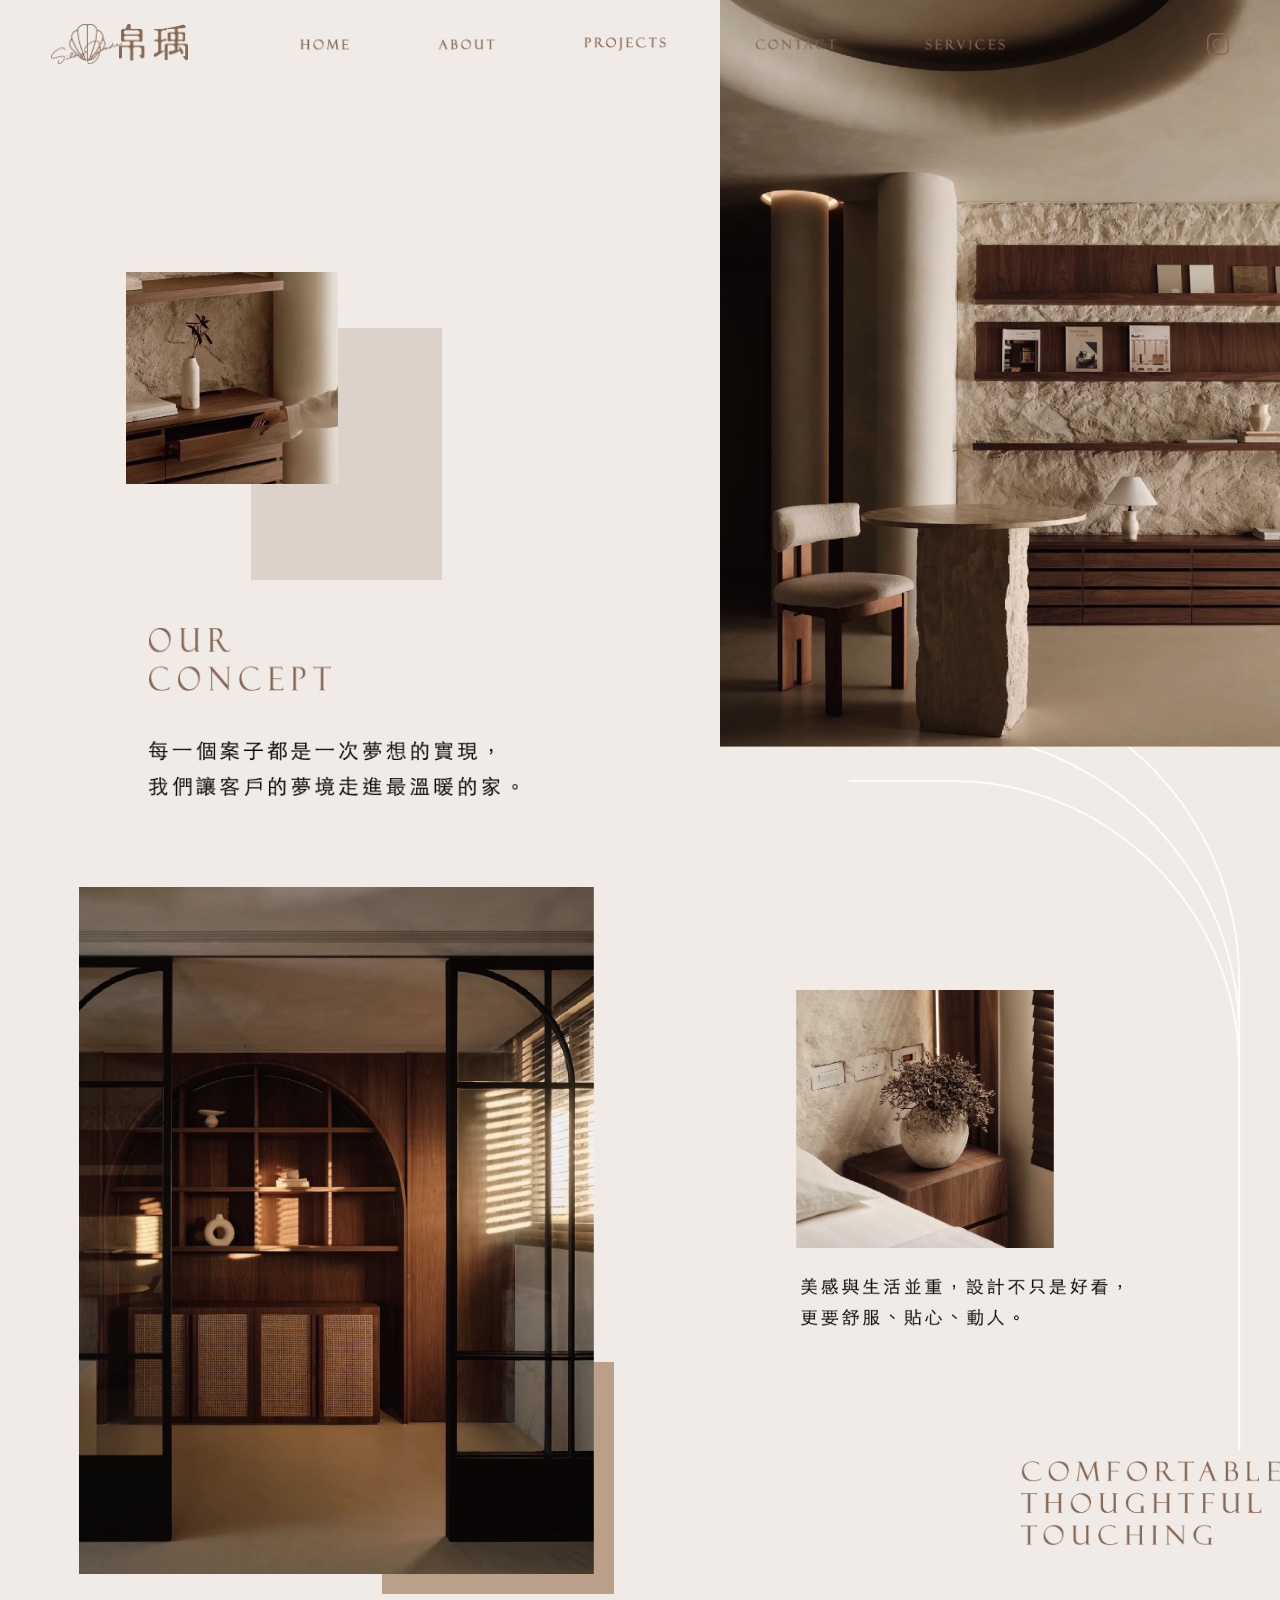
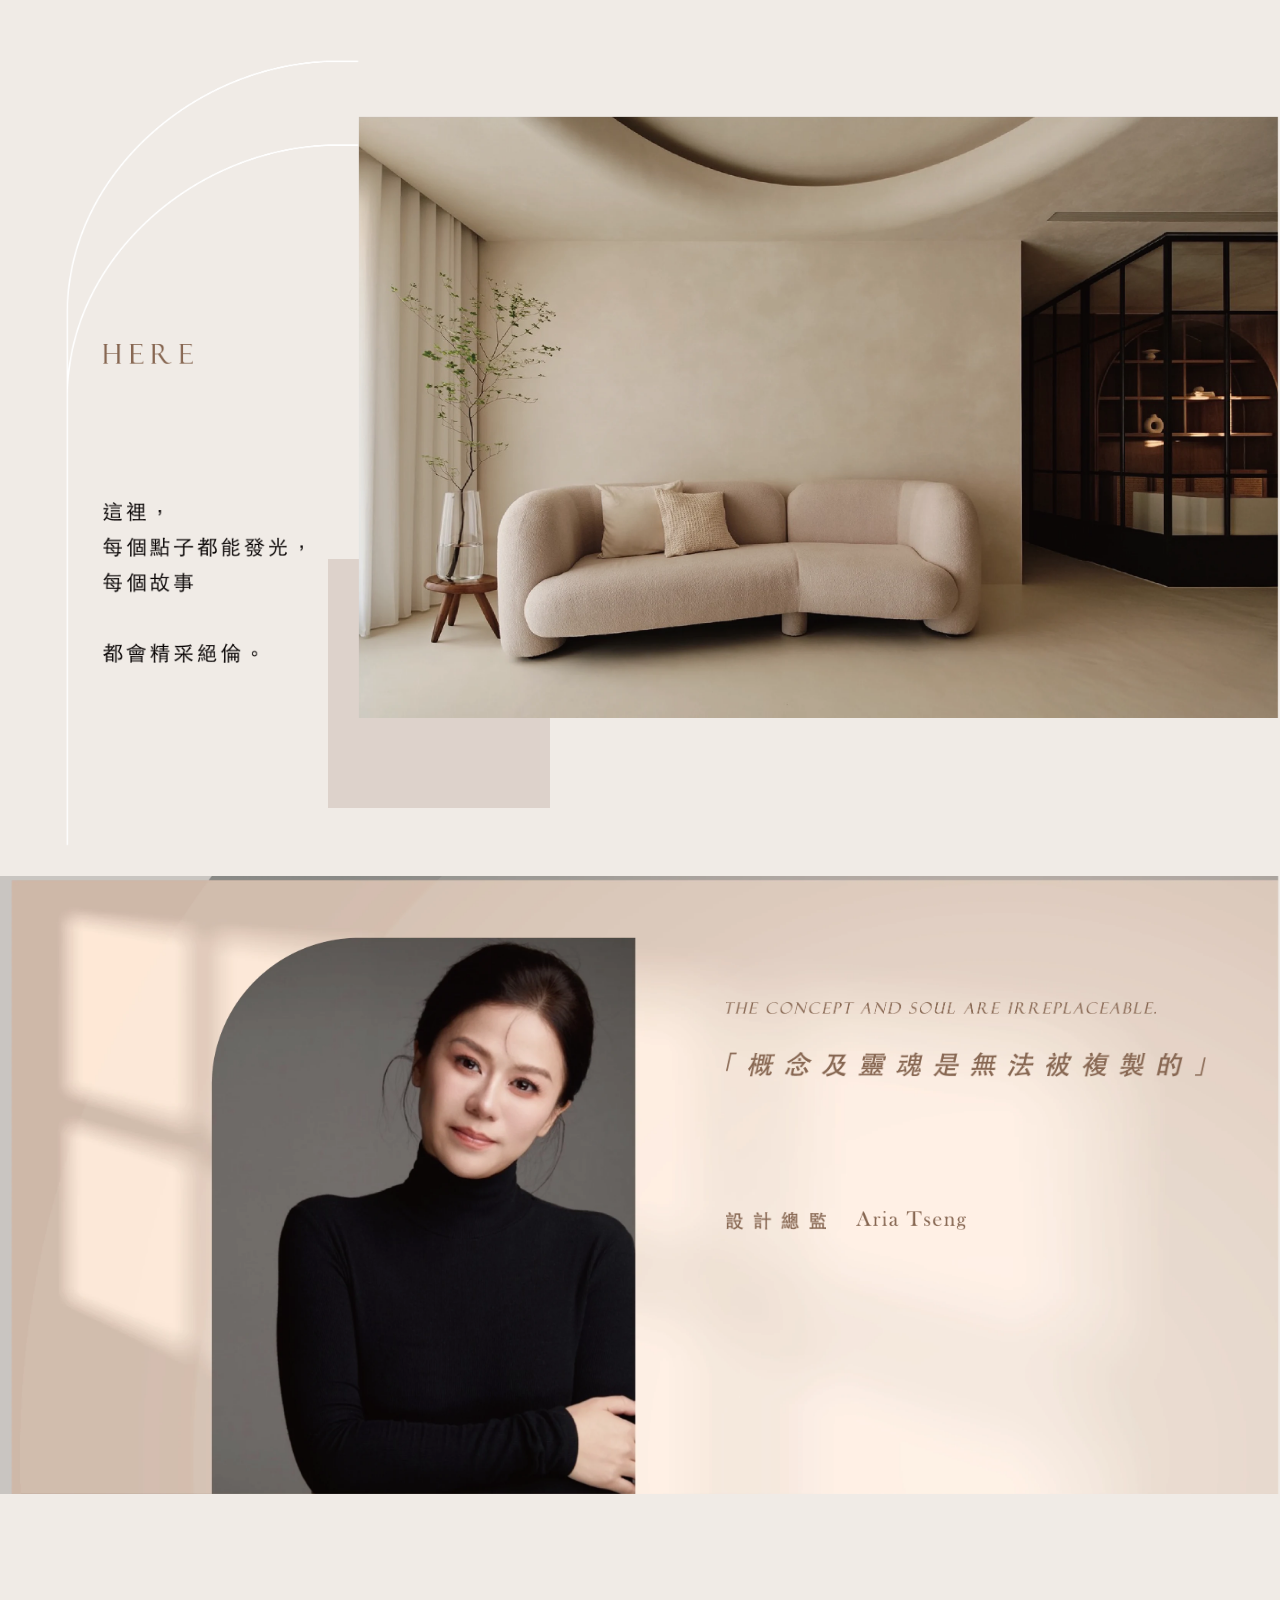
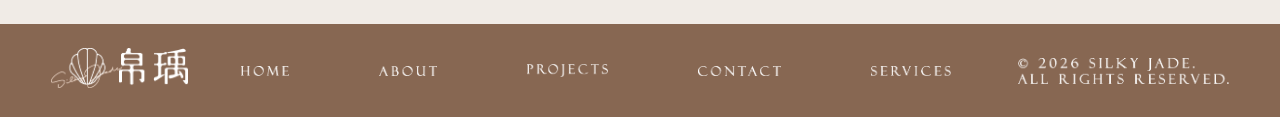
==== commit 66cd75d4: "feat: 更新所有頁面 HTML 並新增素材圖檔 Co-Authored-By: Claude Sonnet 4.6 <noreply@anthropic.com>" ====
--- a/about.html
+++ b/about.html
@@ -10,9 +10,8 @@
     <!-- Fonts -->
     <link rel="preconnect" href="https://fonts.googleapis.com">
     <link rel="preconnect" href="https://fonts.gstatic.com" crossorigin>
-    <link
-        href="https://fonts.googleapis.com/css2?family=Playfair+Display:ital,wght@0,300;0,400;0,500;0,600;1,400&family=Noto+Sans+TC:wght@300;400;500;700&family=Noto+Serif+TC:wght@300;400;500;600&display=swap"
-        rel="stylesheet">
+    <link rel="preload" href="https://fonts.googleapis.com/css2?family=Playfair+Display:ital,wght@0,300;0,400;0,500;0,600;1,400&family=Noto+Sans+TC:wght@300;400;500;700&family=Noto+Serif+TC:wght@300;400;500;600&display=swap" as="style" onload="this.onload=null;this.rel='stylesheet'">
+    <noscript><link rel="stylesheet" href="https://fonts.googleapis.com/css2?family=Playfair+Display:ital,wght@0,300;0,400;0,500;0,600;1,400&family=Noto+Sans+TC:wght@300;400;500;700&family=Noto+Serif+TC:wght@300;400;500;600&display=swap"></noscript>
 
     <!-- CSS -->
     <link rel="stylesheet" href="style.css">
@@ -23,17 +22,20 @@
     <!-- ========== Header (沿用首頁，深色版素材) ========== -->
     <header>
         <a href="index.html" class="logo-link">
-            <img src="about_png/ABOUT_LOGO-B-t.png" alt="帛瑀 Silky Jade LOGO">
+            <img decoding="async" src="about_png/ABOUT_LOGO-B-t.webp" alt="帛瑀 Silky Jade LOGO">
         </a>
         <nav class="main-nav">
-            <a href="index.html"><img src="about_png/ABOUT_HOME-B-t.png" alt="HOME"></a>
-            <a href="about.html"><img src="about_png/ABOUT_ABOUT-B-t.png" alt="ABOUT"></a>
-            <a href="projects.html"><img src="about_png/ABOUT_PROJECTS-B-t.png" alt="PROJECTS"></a>
-            <a href="contact.html"><img src="about_png/ABOUT_CONTACT-B-t.png" alt="CONTACT"></a>
-            <a href="services.html"><img src="about_png/ABOUT_SERVICES-B-t.png" alt="SERVICES"></a>
+            <a href="index.html"><img decoding="async" src="about_png/ABOUT_HOME-B-t.webp" alt="HOME"></a>
+            <a href="about.html"><img decoding="async" src="about_png/ABOUT_ABOUT-B-t.webp" alt="ABOUT"></a>
+            <a href="projects.html"><img decoding="async" src="about_png/ABOUT_PROJECTS-B-t.webp" alt="PROJECTS"></a>
+            <a href="contact.html"><img decoding="async" src="about_png/ABOUT_CONTACT-B-t.webp" alt="CONTACT"></a>
+            <a href="services.html"><img decoding="async" src="about_png/ABOUT_SERVICES-B-t.webp" alt="SERVICES"></a>
         </nav>
+        <!-- Hamburger (Mobile Only) -->
+        <button class="mobile-menu-toggle" aria-label="選單"><span></span><span></span><span></span></button>
+
         <a href="https://www.instagram.com/silkyjade2023?igsh=Z3oxdTZscGZrMTJu&utm_source=qr" target="_blank" class="ig-link" aria-label="Instagram">
-            <img src="about_png/ABOUT_IGICON-B.png" alt="Instagram">
+            <img decoding="async" src="about_png/ABOUT_IGICON-B.webp" alt="Instagram">
         </a>
     </header>
 
@@ -46,17 +48,17 @@
                 <!-- 左欄：抽屜圖片 + 文字 -->
                 <div class="col-left concept-left">
                     <div class="concept-img-wrapper">
-                        <img src="about_png/ABOUT_image-2.png" alt="拉開抽屜" class="concept-drawer-img">
+                        <img loading="lazy" decoding="async" src="about_png/ABOUT_image-2.webp" alt="拉開抽屜" class="concept-drawer-img">
                         <!-- ::before pseudo 產生錯位色塊 (CSS) -->
                     </div>
                     <div class="concept-text">
-                        <img src="about_png/ABOUT_OUR CONCEPT-B-t.png" alt="OUR CONCEPT" class="section-title-img fade-in">
-                        <img src="about_png/ABOUT_t-1.png" alt="每一個案子都是一次夢想的實現" class="section-text-img fade-in" style="transition-delay: 0.4s">
+                        <img loading="lazy" decoding="async" src="about_png/ABOUT_OUR CONCEPT-B-t.webp" alt="OUR CONCEPT" class="section-title-img fade-in">
+                        <img loading="lazy" decoding="async" src="about_png/ABOUT_t-1.webp" alt="每一個案子都是一次夢想的實現" class="section-text-img fade-in" style="transition-delay: 0.4s">
                     </div>
                 </div>
                 <!-- 右欄：圓桌大圖 -->
                 <div class="col-right concept-right">
-                    <img src="about_png/ABOUT_image-1.png" alt="圓桌與石材桌腳" class="concept-table-img">
+                    <img loading="lazy" decoding="async" src="about_png/ABOUT_image-1.webp" alt="圓桌與石材桌腳" class="concept-table-img">
                 </div>
             </div>
         </section>
@@ -66,16 +68,16 @@
             <div class="row">
                 <div class="col-left touching-left">
                     <div class="touching-arch-wrapper">
-                        <img src="about_png/ABOUT_color%20block-2%23BA9F89.png" alt="" class="touching-color-block">
-                        <img src="about_png/ABOUT_image-3.png" alt="拱門木作櫃" class="touching-arch-img">
+                        <img loading="lazy" decoding="async" src="about_png/ABOUT_color%20block-2%23BA9F89.webp" alt="" class="touching-color-block">
+                        <img loading="lazy" decoding="async" src="about_png/ABOUT_image-3.webp" alt="拱門木作櫃" class="touching-arch-img">
                     </div>
                 </div>
                 <div class="col-right touching-right">
                     <div class="touching-content-wrapper">
-                        <img src="about_png/ABOUT_image-4.png" alt="床頭盆栽" class="touching-plant-img">
+                        <img loading="lazy" decoding="async" src="about_png/ABOUT_image-4.webp" alt="床頭盆栽" class="touching-plant-img">
                         <div>
-                            <img src="about_png/ABOUT_t-2.png" alt="美感與生活並重" class="section-text-img fade-in">
-                            <img src="about_png/ABOUT_COMFORTABLE-B-t.png" alt="COMFORTABLE THOUGHTFUL TOUCHING"
+                            <img loading="lazy" decoding="async" src="about_png/ABOUT_t-2.webp" alt="美感與生活並重" class="section-text-img fade-in">
+                            <img loading="lazy" decoding="async" src="about_png/ABOUT_COMFORTABLE-B-t.webp" alt="COMFORTABLE THOUGHTFUL TOUCHING"
                                 class="section-title-img comfortable-title-img fade-in" style="transition-delay: 0.4s">
                         </div>
                     </div>
@@ -89,13 +91,13 @@
                 <div class="col-left here-left">
                     <!-- 裝飾弧線 (左上方) -->
                     <div class="here-text">
-                        <img src="about_png/ABOUT_HERE-B-t.png" alt="HERE" class="section-title-img here-title-img fade-in">
-                        <img src="about_png/ABOUT_t-3.png" alt="這裡，每個點子都能發光" class="section-text-img fade-in" style="transition-delay: 0.4s">
+                        <img loading="lazy" decoding="async" src="about_png/ABOUT_HERE-B-t.webp" alt="HERE" class="section-title-img here-title-img fade-in">
+                        <img loading="lazy" decoding="async" src="about_png/ABOUT_t-3.webp" alt="這裡，每個點子都能發光" class="section-text-img fade-in" style="transition-delay: 0.4s">
                     </div>
                 </div>
                 <div class="col-right here-right">
                     <div class="here-img-wrapper">
-                        <img src="about_png/ABOUT_image-5.png" alt="米白造型沙發" class="here-sofa-img">
+                        <img loading="lazy" decoding="async" src="about_png/ABOUT_image-5.webp" alt="米白造型沙發" class="here-sofa-img">
                         <!-- ::before pseudo 產生錯位色塊 (CSS) -->
                     </div>
                 </div>
@@ -105,22 +107,22 @@
         <!-- ▍Section 4: INTRODUCTION -->
         <section class="section-intro">
             <!-- 背景大圖：用 <img> 撐開真實高度，不裁切 -->
-            <img src="about_png/ABOUT_image-6.png" alt="" class="intro-bg-img">
+            <img loading="lazy" decoding="async" src="about_png/ABOUT_image-6.webp" alt="" class="intro-bg-img">
             <!-- 左覆蓋層：絕對定位，疊上 INTRODUCTION 文字 + 簽名 -->
             <div class="intro-left-overlay">
-                <img src="about_png/ABOUT_INTRODUCTION-B-t.png" alt="INTRODUCTION" class="img-vertical-text fade-in">
-                <img src="Aria簽名_斜體 複本.png" alt="Aria Tseng Signature" class="img-signature-side fade-in" style="transition-delay: 0.5s">
+                <img loading="lazy" decoding="async" src="about_png/ABOUT_INTRODUCTION-B-t.webp" alt="INTRODUCTION" class="img-vertical-text fade-in">
+                <img loading="lazy" decoding="async" src="Aria簽名_斜體 複本.webp" alt="Aria Tseng Signature" class="img-signature-side fade-in" style="transition-delay: 0.5s">
             </div>
             <!-- 右欄：文字圖片 -->
             <div class="intro-right">
-                <img src="about_png/ABOUT_THE CONCEPT-B-t.png" alt="THE CONCEPT AND SOUL ARE IRREPLACEABLE"
+                <img loading="lazy" decoding="async" src="about_png/ABOUT_THE CONCEPT-B-t.webp" alt="THE CONCEPT AND SOUL ARE IRREPLACEABLE"
                     class="img-eng-quote fade-in">
-                <img src="about_png/ABOUT_t-4.png" alt="「概念及靈魂是無法被複製的」" class="img-zh-quote fade-in" style="transition-delay: 0.35s">
+                <img loading="lazy" decoding="async" src="about_png/ABOUT_t-4.webp" alt="「概念及靈魂是無法被複製的」" class="img-zh-quote fade-in" style="transition-delay: 0.35s">
                 <div class="director-row fade-in" style="transition-delay: 0.6s">
-                    <img src="about_png/ABOUT_t-5.png" alt="設計總監" class="img-director-title">
-                    <img src="about_png/ABOUT_Aria Tseng-B-t.png" alt="Aria Tseng" class="img-aria-name">
+                    <img loading="lazy" decoding="async" src="about_png/ABOUT_t-5.webp" alt="設計總監" class="img-director-title">
+                    <img loading="lazy" decoding="async" src="about_png/ABOUT_Aria Tseng-B-t.webp" alt="Aria Tseng" class="img-aria-name">
                 </div>
-                <img src="about_png/ABOUT_t-6.png" alt="設計總監介紹" class="img-director-desc fade-in" style="transition-delay: 0.85s">
+                <img loading="lazy" decoding="async" src="about_png/ABOUT_t-6.webp" alt="設計總監介紹" class="img-director-desc fade-in" style="transition-delay: 0.85s">
             </div>
         </section>
 
@@ -129,19 +131,19 @@
     <!-- ========== Footer (全新設計) ========== -->
     <footer class="site-footer fade-in-up">
         <div class="footer-left">
-            <img src="about_png/ABOUT_LOGO.png" alt="帛瑀 Silky Jade">
+            <img loading="lazy" decoding="async" src="about_png/ABOUT_LOGO.webp" alt="帛瑀 Silky Jade">
         </div>
         <div class="footer-center">
             <nav class="footer-nav">
-                <a href="index.html"><img src="about_png/ABOUT_HOME-t.png" alt="HOME"></a>
-                <a href="about.html"><img src="about_png/ABOUT_ABOUT-t.png" alt="ABOUT"></a>
-                <a href="projects.html"><img src="about_png/ABOUT_PROJECTS-t.png" alt="PROJECTS"></a>
-                <a href="contact.html"><img src="about_png/ABOUT_CONTACT-t.png" alt="CONTACT"></a>
-                <a href="services.html"><img src="about_png/ABOUT_SERVICES-t.png" alt="SERVICES"></a>
+                <a href="index.html"><img loading="lazy" decoding="async" src="about_png/ABOUT_HOME-t.webp" alt="HOME"></a>
+                <a href="about.html"><img loading="lazy" decoding="async" src="about_png/ABOUT_ABOUT-t.webp" alt="ABOUT"></a>
+                <a href="projects.html"><img loading="lazy" decoding="async" src="about_png/ABOUT_PROJECTS-t.webp" alt="PROJECTS"></a>
+                <a href="contact.html"><img loading="lazy" decoding="async" src="about_png/ABOUT_CONTACT-t.webp" alt="CONTACT"></a>
+                <a href="services.html"><img loading="lazy" decoding="async" src="about_png/ABOUT_SERVICES-t.webp" alt="SERVICES"></a>
             </nav>
         </div>
         <div class="footer-right">
-            <img src="about_png/ABOUT_@2026-t.png" alt="© 2026 SILKY JADE. ALL RIGHTS RESERVED.">
+            <img loading="lazy" decoding="async" src="about_png/ABOUT_@2026-t.webp" alt="© 2026 SILKY JADE. ALL RIGHTS RESERVED.">
         </div>
     </footer>
 
--- a/style.css
+++ b/style.css
@@ -232,18 +232,85 @@
 /* (使用共用 .site-footer 樣式，見下方 Footer About Page 區塊) */
 
 
-/* === 5. Responsive Styles === */
+/* === 5. Mobile Menu Toggle Button === */
+.mobile-menu-toggle {
+    display: none;
+    flex-direction: column;
+    justify-content: space-between;
+    width: 22px;
+    height: 16px;
+    background: transparent;
+    border: none;
+    cursor: pointer;
+    padding: 0;
+    z-index: 1001;
+    flex-shrink: 0;
+}
+
+.mobile-menu-toggle span {
+    display: block;
+    width: 100%;
+    height: 1.5px;
+    background: #5C4D42;
+    transition: transform 0.3s ease, opacity 0.3s ease;
+}
+
+/* Home page: 漢堡線用白色（header 是透明疊深色圖） */
+body.home-page .mobile-menu-toggle span {
+    background: #fff;
+}
+
+.mobile-menu-toggle.open span:nth-child(1) {
+    transform: translateY(7.25px) rotate(45deg);
+}
+.mobile-menu-toggle.open span:nth-child(2) {
+    opacity: 0;
+}
+.mobile-menu-toggle.open span:nth-child(3) {
+    transform: translateY(-7.25px) rotate(-45deg);
+}
+
+
+/* === 6. Responsive Styles === */
 @media (max-width: 768px) {
     header {
-        padding: 20px 5%;
-    }
-
+        padding: 18px 5%;
+    }
+
+    .mobile-menu-toggle {
+        display: flex;
+    }
+
+    /* 手機版導覽：全螢幕覆蓋，點漢堡才展開 */
     .main-nav {
-        gap: 20px;
+        position: fixed;
+        top: 0;
+        left: 0;
+        width: 100%;
+        height: 100vh;
+        background: rgba(249, 246, 242, 0.97);
+        flex-direction: column;
+        justify-content: center;
+        align-items: center;
+        gap: 36px;
+        opacity: 0;
+        pointer-events: none;
+        transform: none;
+        transition: opacity 0.3s ease;
+        z-index: 999;
+    }
+
+    .main-nav.menu-open {
+        opacity: 1;
+        pointer-events: auto;
     }
 
     .main-nav a img {
-        height: 12px;
+        height: 15px !important;
+    }
+
+    .main-nav a:nth-child(3) img {
+        height: 18px !important;
     }
 
     .logo-link img {
@@ -1922,4 +1989,405 @@
         justify-content: center;
         gap: 15px;
     }
+}
+
+
+/* =============================================
+   COMPREHENSIVE MOBILE FIXES
+   ============================================= */
+@media (max-width: 768px) {
+
+    /* 防止橫向溢出 */
+    html, body {
+        overflow-x: hidden;
+        max-width: 100%;
+    }
+
+    /* ══════════════════════════════════════════
+       HOME：導覽列深色背景（白色圖示才看得到）
+    ══════════════════════════════════════════ */
+    body.home-page .main-nav {
+        background: rgba(30, 25, 22, 0.96);
+    }
+
+    /* ══════════════════════════════════════════
+       ABOUT：Section 1 — OUR CONCEPT
+    ══════════════════════════════════════════ */
+    .concept-section {
+        padding: 0 !important;
+        overflow: hidden;
+    }
+
+    .concept-section .row {
+        flex-direction: column !important;
+        flex-wrap: wrap !important;
+        gap: 0 !important;
+    }
+
+    .concept-left {
+        width: 100% !important;
+        padding-top: 100px !important;
+        padding-left: 6% !important;
+        padding-right: 6% !important;
+    }
+
+    .concept-img-wrapper {
+        width: 55% !important;
+        height: auto !important;
+    }
+
+    .concept-img-wrapper::before {
+        display: none;
+    }
+
+    .concept-text {
+        position: static !important;
+        left: auto !important;
+        top: auto !important;
+        margin-top: 28px;
+    }
+
+    .concept-text .section-title-img {
+        width: 130px !important;
+        height: auto !important;
+        margin-bottom: 16px;
+    }
+
+    .concept-text .section-text-img {
+        width: 100% !important;
+        max-width: 100% !important;
+        margin-top: 16px !important;
+    }
+
+    .concept-right {
+        width: 100% !important;
+        margin-top: 32px !important;
+    }
+
+    .concept-table-img {
+        width: 100% !important;
+        height: 280px !important;
+        object-fit: cover;
+    }
+
+    /* ══════════════════════════════════════════
+       ABOUT：Section 2 — TOUCHING
+    ══════════════════════════════════════════ */
+    .touching-section {
+        padding: 40px 6% 40px !important;
+    }
+
+    .touching-section .row {
+        flex-direction: column !important;
+        flex-wrap: wrap !important;
+    }
+
+    .touching-left {
+        width: 100% !important;
+    }
+
+    .touching-arch-wrapper {
+        width: 100% !important;
+    }
+
+    .touching-color-block {
+        display: none;
+    }
+
+    .touching-arch-img {
+        width: 100% !important;
+        height: 320px !important;
+        object-fit: cover;
+    }
+
+    .touching-right {
+        width: 100% !important;
+        margin-top: 28px !important;
+    }
+
+    .touching-content-wrapper {
+        width: 100% !important;
+        margin-left: 0 !important;
+        margin-top: 0 !important;
+    }
+
+    .touching-plant-img {
+        width: 40% !important;
+        height: auto !important;
+        margin-left: 0 !important;
+        margin-top: 0 !important;
+        margin-bottom: 20px !important;
+    }
+
+    .touching-content-wrapper .section-text-img {
+        width: 100% !important;
+        max-width: 100% !important;
+        margin-left: 0 !important;
+    }
+
+    .comfortable-title-img {
+        width: 60% !important;
+        margin-left: 0 !important;
+        margin-top: 20px !important;
+    }
+
+    /* ══════════════════════════════════════════
+       ABOUT：Section 3 — HERE
+    ══════════════════════════════════════════ */
+    .here-section {
+        padding: 40px 0 40px 0 !important;
+        overflow: hidden;
+    }
+
+    .here-section .row {
+        flex-direction: column !important;
+        flex-wrap: wrap !important;
+    }
+
+    .here-left {
+        width: 100% !important;
+        padding-left: 6% !important;
+        padding-top: 0 !important;
+    }
+
+    .here-text {
+        position: static !important;
+        left: auto !important;
+        top: auto !important;
+        margin-top: 0 !important;
+    }
+
+    .here-title-img {
+        position: static !important;
+        top: auto !important;
+        width: 70px !important;
+        margin-bottom: 16px;
+    }
+
+    .here-text .section-text-img {
+        position: static !important;
+        top: auto !important;
+        width: 85% !important;
+    }
+
+    .here-right {
+        width: 100% !important;
+        margin-top: 28px !important;
+    }
+
+    .here-img-wrapper::before {
+        display: none;
+    }
+
+    .here-sofa-img {
+        width: 100% !important;
+        height: 280px !important;
+        object-fit: cover;
+        top: 0 !important;
+    }
+
+    /* ══════════════════════════════════════════
+       ABOUT：Section 4 — INTRODUCTION
+       核心修法：把絕對定位全部改回正常流
+    ══════════════════════════════════════════ */
+    .section-intro {
+        display: flex !important;
+        flex-direction: column !important;
+        position: static !important;
+        margin-top: 40px !important;
+        margin-bottom: 60px !important;
+        overflow: hidden;
+    }
+
+    .intro-bg-img {
+        position: static !important;
+        width: 100% !important;
+        height: 280px !important;
+        object-fit: cover;
+        object-position: center top;
+    }
+
+    .intro-left-overlay {
+        display: none !important;
+    }
+
+    .img-vertical-text,
+    .img-signature-side,
+    .img-signature {
+        display: none !important;
+    }
+
+    .intro-right {
+        position: static !important;
+        width: 100% !important;
+        height: auto !important;
+        padding: 32px 6% !important;
+        display: flex !important;
+        flex-direction: column !important;
+        gap: 20px !important;
+        background-color: #F0EAE4;
+        justify-content: flex-start !important;
+    }
+
+    .img-eng-quote {
+        position: static !important;
+        width: 100% !important;
+        max-width: 100% !important;
+        left: auto !important;
+        top: auto !important;
+    }
+
+    .img-zh-quote {
+        position: static !important;
+        width: 100% !important;
+        max-width: 100% !important;
+        left: auto !important;
+        top: auto !important;
+    }
+
+    .director-row {
+        position: static !important;
+        left: auto !important;
+        top: auto !important;
+        margin-top: 0 !important;
+        gap: 16px;
+    }
+
+    .img-director-desc {
+        position: static !important;
+        width: 100% !important;
+        max-width: 100% !important;
+        transform: none !important;
+        left: auto !important;
+        top: auto !important;
+    }
+
+    /* ══════════════════════════════════════════
+       SERVICES：流程步驟
+    ══════════════════════════════════════════ */
+    .sv-process-wrap {
+        padding: 20px 6% 40px !important;
+    }
+
+    .sv-tl-img {
+        display: none !important;
+    }
+
+    .sv-pair {
+        display: flex !important;
+        flex-direction: column !important;
+        margin-bottom: 0 !important;
+    }
+
+    .sv-side--illus {
+        display: none !important;
+    }
+
+    .sv-side--steps {
+        padding: 0 !important;
+        width: 100% !important;
+        gap: 28px !important;
+    }
+
+    /* 清掉所有步驟的 transform 偏移 */
+    .sv-pair .sv-side--steps,
+    .sv-pair .sv-step,
+    .sv-pair .sv-desc,
+    .sv-pair .sv-subtitle {
+        transform: none !important;
+    }
+
+    .sv-step {
+        padding: 20px 0;
+        border-bottom: 1px solid rgba(156, 133, 117, 0.2);
+    }
+
+    .sv-num {
+        height: 28px !important;
+    }
+
+    .sv-title {
+        height: 20px !important;
+        transform: none !important;
+    }
+
+    .sv-subtitle,
+    .sv-desc {
+        width: 100% !important;
+        max-width: 100% !important;
+        margin-top: 10px;
+    }
+
+    /* ══════════════════════════════════════════
+       SERVICES / CONTACT：表單單欄
+    ══════════════════════════════════════════ */
+    .sv-contact {
+        margin-top: 60px !important;
+        padding: 0 6% 60px !important;
+    }
+
+    .sv-contact-title {
+        width: 60% !important;
+        min-width: 0 !important;
+        margin: -40px auto 40px !important;
+    }
+
+    .sv-contact-intro {
+        width: 100% !important;
+        min-width: 0 !important;
+        margin: 0 auto 30px !important;
+    }
+
+    .sv-form {
+        transform: none !important;
+        grid-template-columns: 1fr !important;
+        margin-top: 20px !important;
+        column-gap: 0 !important;
+    }
+
+    /* 第三排備註欄的 span 2 在單欄下要重置 */
+    .sv-form-field[style*="grid-column"] {
+        grid-column: 1 !important;
+    }
+
+    /* ══════════════════════════════════════════
+       CONTACT：資訊 & 地圖區
+    ══════════════════════════════════════════ */
+    .ct-info-body {
+        flex-direction: column !important;
+        gap: 30px !important;
+    }
+
+    .ct-info-left {
+        width: 100% !important;
+        margin-left: 0 !important;
+    }
+
+    .ct-info-logo {
+        margin-left: 0 !important;
+        margin-top: 20px !important;
+    }
+
+    .ct-info-list {
+        margin-left: 0 !important;
+    }
+
+    .ct-social {
+        margin-left: 0 !important;
+    }
+
+    .ct-map-iframe {
+        width: 100% !important;
+        margin-left: 0 !important;
+        margin-top: 20px !important;
+        height: 300px !important;
+    }
+
+    /* ══════════════════════════════════════════
+       Footer 間距
+    ══════════════════════════════════════════ */
+    body.services-page .site-footer,
+    body.contact-page .site-footer {
+        margin-top: 40px;
+    }
 }
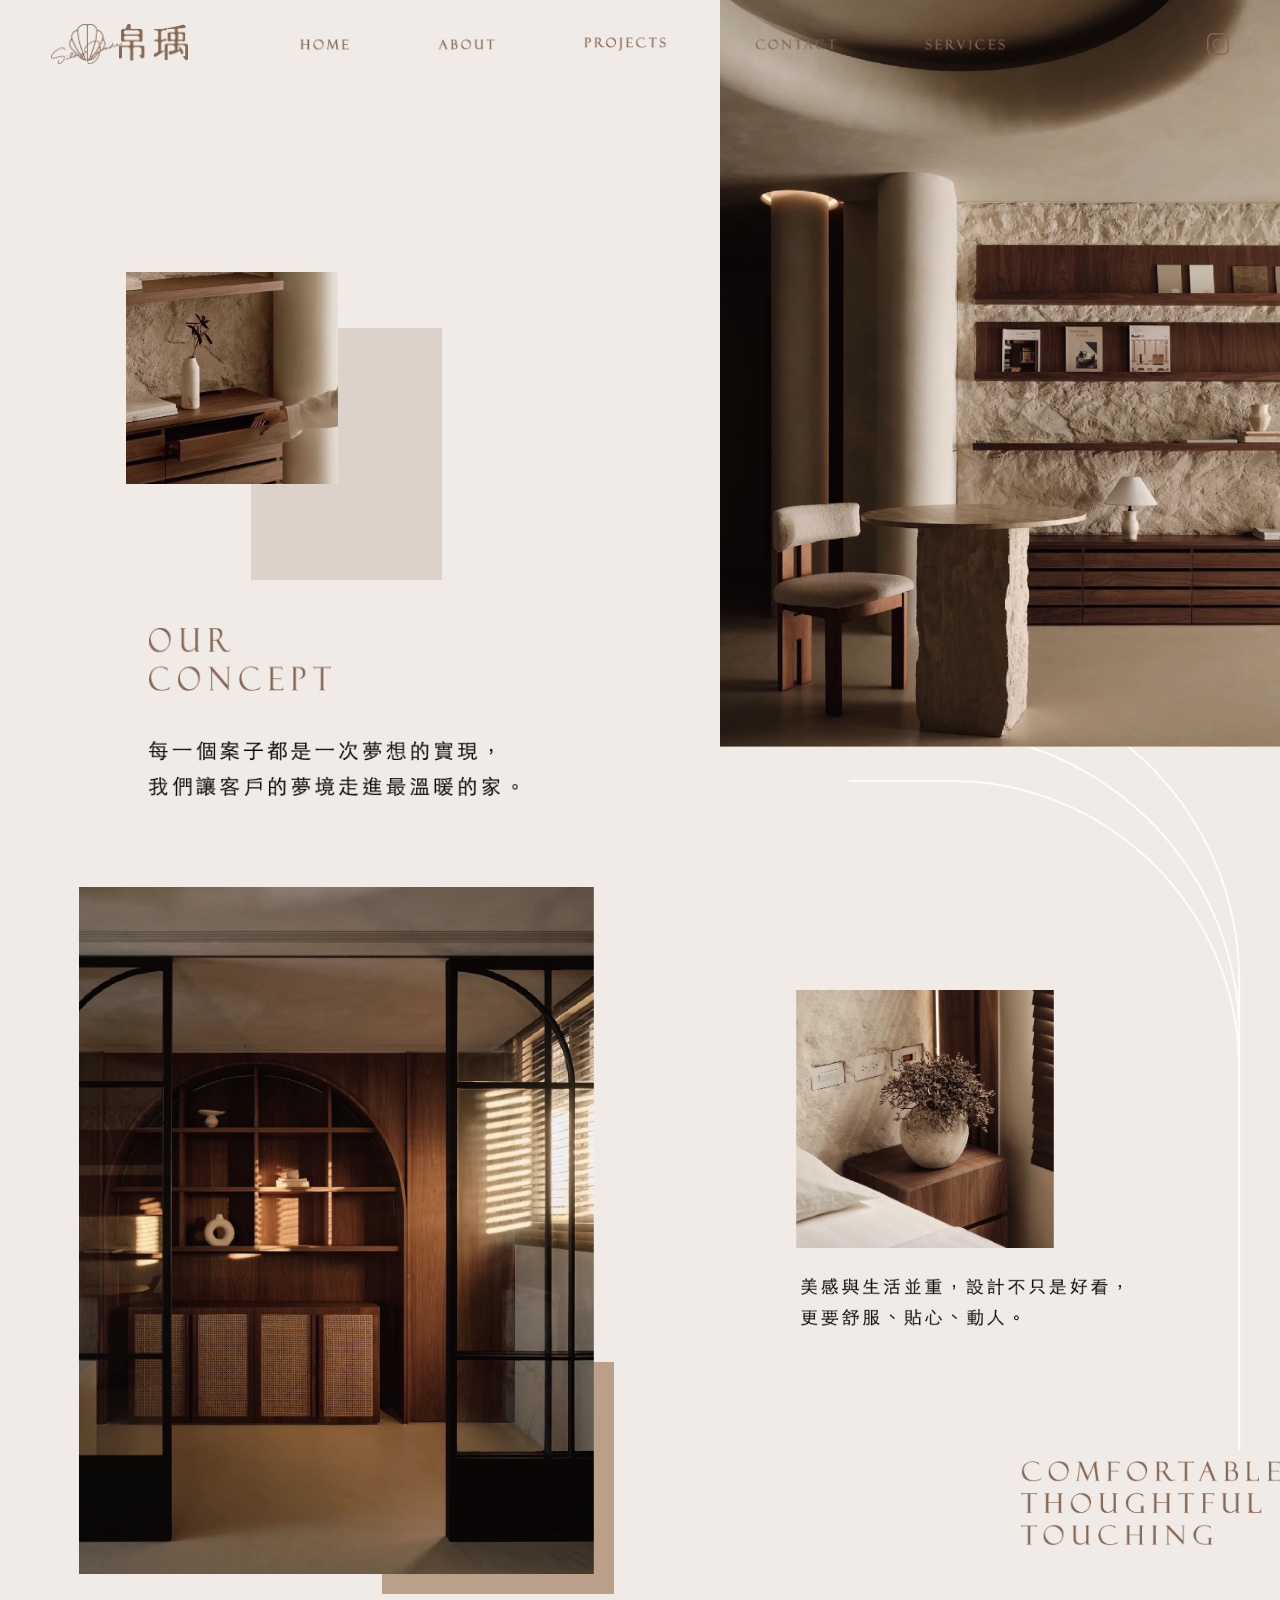
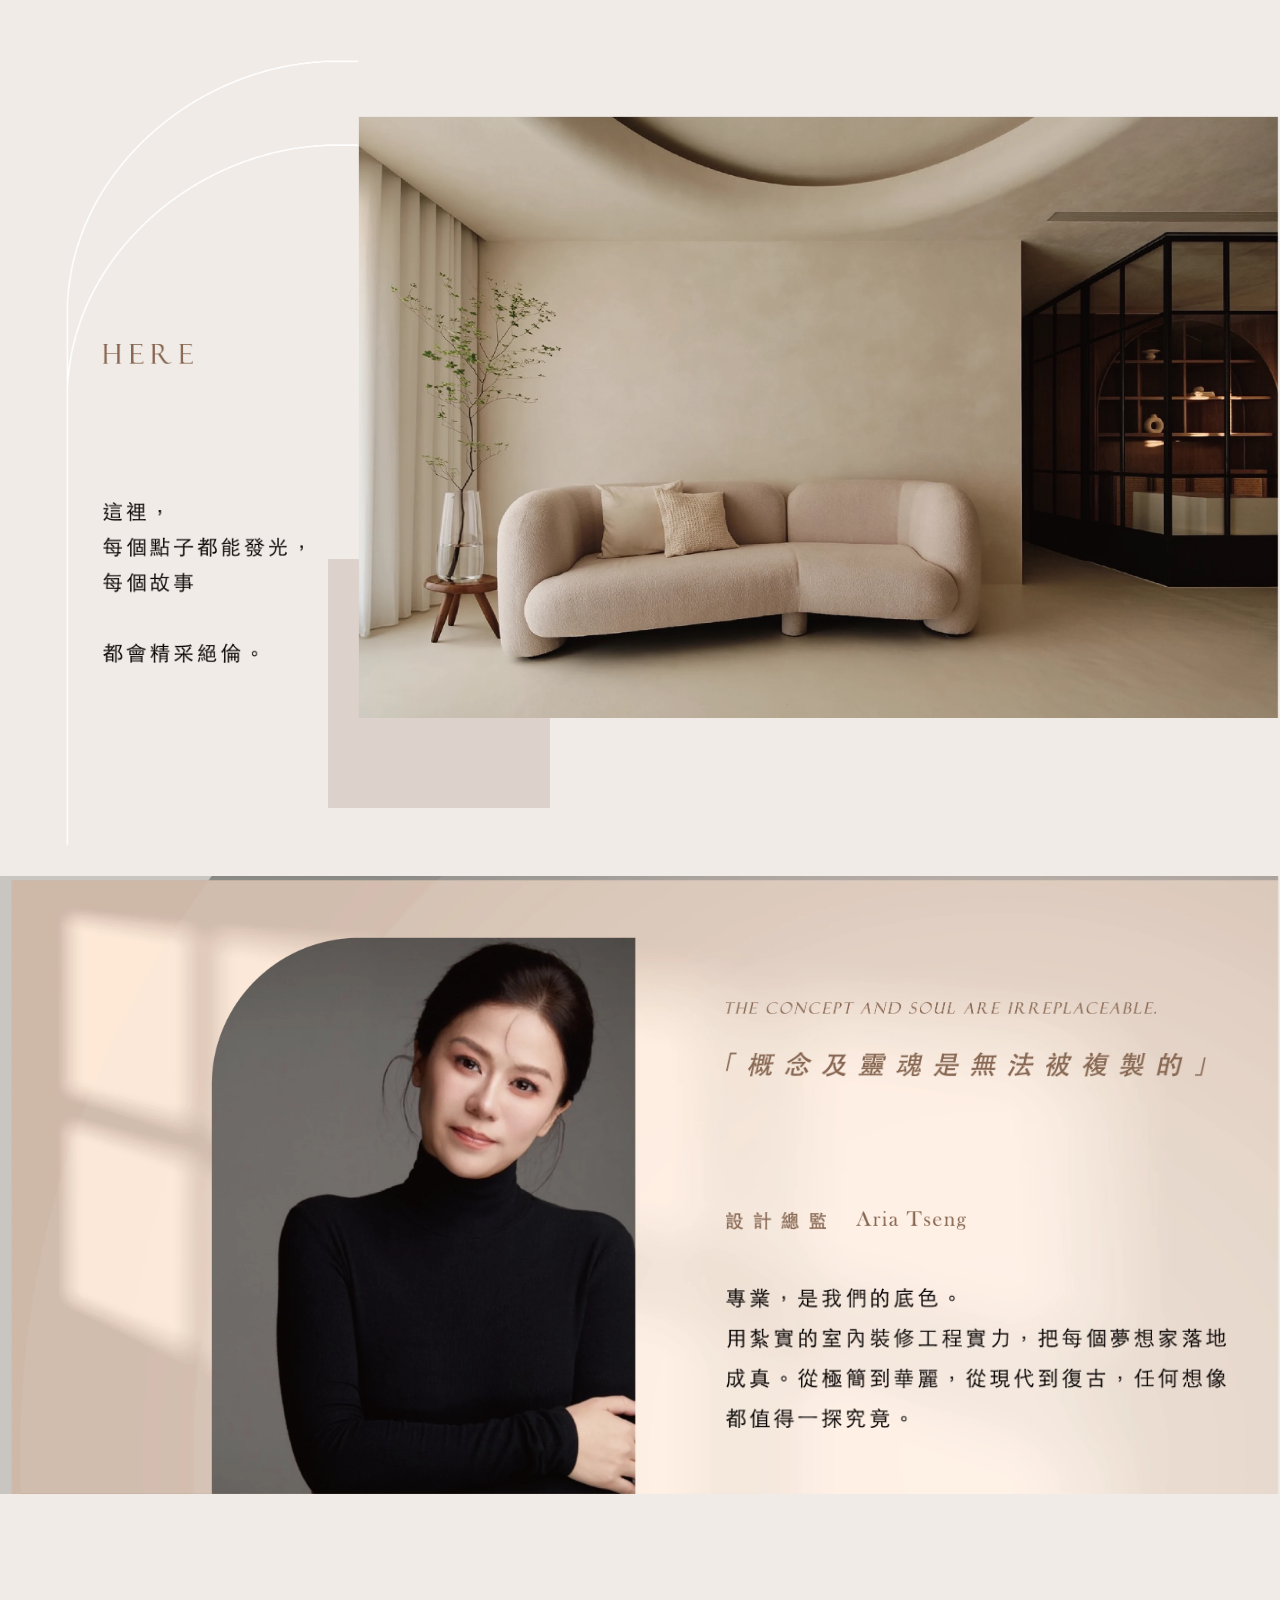
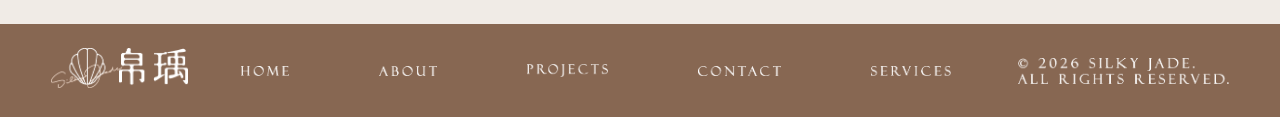
==== commit 37b41a73: "feat: 手機版全頁面文字圖片改為真實 HTML 文字 - 新增 CSS 手機文字替換系統（.m-txt 隱藏圖文、顯示真實文字） - index.html：hero slogan / sub / " ====
--- a/about.html
+++ b/about.html
@@ -53,7 +53,9 @@
                     </div>
                     <div class="concept-text">
                         <img loading="lazy" decoding="async" src="about_png/ABOUT_OUR CONCEPT-B-t.webp" alt="OUR CONCEPT" class="section-title-img fade-in">
+                        <span class="m-txt m-title">OUR CONCEPT</span>
                         <img loading="lazy" decoding="async" src="about_png/ABOUT_t-1.webp" alt="每一個案子都是一次夢想的實現" class="section-text-img fade-in" style="transition-delay: 0.4s">
+                        <span class="m-txt m-body">每一個案子都是一次夢想的實現，我們讓客戶的夢境走進最溫暖的家。</span>
                     </div>
                 </div>
                 <!-- 右欄：圓桌大圖 -->
@@ -77,8 +79,10 @@
                         <img loading="lazy" decoding="async" src="about_png/ABOUT_image-4.webp" alt="床頭盆栽" class="touching-plant-img">
                         <div>
                             <img loading="lazy" decoding="async" src="about_png/ABOUT_t-2.webp" alt="美感與生活並重" class="section-text-img fade-in">
+                            <span class="m-txt m-body">美感與生活並重，設計不只是好看，更要舒服、貼心、動人。</span>
                             <img loading="lazy" decoding="async" src="about_png/ABOUT_COMFORTABLE-B-t.webp" alt="COMFORTABLE THOUGHTFUL TOUCHING"
                                 class="section-title-img comfortable-title-img fade-in" style="transition-delay: 0.4s">
+                            <span class="m-txt m-title" style="line-height:1.6">COMFORTABLE<br>THOUGHTFUL<br>TOUCHING</span>
                         </div>
                     </div>
                 </div>
@@ -92,7 +96,9 @@
                     <!-- 裝飾弧線 (左上方) -->
                     <div class="here-text">
                         <img loading="lazy" decoding="async" src="about_png/ABOUT_HERE-B-t.webp" alt="HERE" class="section-title-img here-title-img fade-in">
+                        <span class="m-txt m-title">HERE</span>
                         <img loading="lazy" decoding="async" src="about_png/ABOUT_t-3.webp" alt="這裡，每個點子都能發光" class="section-text-img fade-in" style="transition-delay: 0.4s">
+                        <span class="m-txt m-body">這裡，每個點子都能發光，每個故事，都會精采絕倫。</span>
                     </div>
                 </div>
                 <div class="col-right here-right">
@@ -117,12 +123,19 @@
             <div class="intro-right">
                 <img loading="lazy" decoding="async" src="about_png/ABOUT_THE CONCEPT-B-t.webp" alt="THE CONCEPT AND SOUL ARE IRREPLACEABLE"
                     class="img-eng-quote fade-in">
+                <span class="m-txt m-quote-en">THE CONCEPT AND SOUL ARE IRREPLACEABLE.</span>
                 <img loading="lazy" decoding="async" src="about_png/ABOUT_t-4.webp" alt="「概念及靈魂是無法被複製的」" class="img-zh-quote fade-in" style="transition-delay: 0.35s">
+                <span class="m-txt m-quote-zh">「 概念及靈魂是無法被複製的 」</span>
                 <div class="director-row fade-in" style="transition-delay: 0.6s">
                     <img loading="lazy" decoding="async" src="about_png/ABOUT_t-5.webp" alt="設計總監" class="img-director-title">
                     <img loading="lazy" decoding="async" src="about_png/ABOUT_Aria Tseng-B-t.webp" alt="Aria Tseng" class="img-aria-name">
+                    <div class="m-txt m-flex m-director-row">
+                        <span class="m-director-label">設計總監</span>
+                        <span class="m-director-name">Aria Tseng</span>
+                    </div>
                 </div>
                 <img loading="lazy" decoding="async" src="about_png/ABOUT_t-6.webp" alt="設計總監介紹" class="img-director-desc fade-in" style="transition-delay: 0.85s">
+                <span class="m-txt m-director-desc">專業，是我們的底色。用紮實的室內裝修工程實力，把每個夢想家落地成真。從極簡到華麗，從現代到復古，任何想像都值得一探究竟。</span>
             </div>
         </section>
 
@@ -144,6 +157,7 @@
         </div>
         <div class="footer-right">
             <img loading="lazy" decoding="async" src="about_png/ABOUT_@2026-t.webp" alt="© 2026 SILKY JADE. ALL RIGHTS RESERVED.">
+            <span class="m-txt m-copyright">© 2026 SILKY JADE.<br>ALL RIGHTS RESERVED.</span>
         </div>
     </footer>
 
--- a/style.css
+++ b/style.css
@@ -2120,7 +2120,7 @@
     }
 
     .touching-content-wrapper .section-text-img {
-        width: 100% !important;
+        width: auto !important;
         max-width: 100% !important;
         margin-left: 0 !important;
     }
@@ -2167,7 +2167,8 @@
     .here-text .section-text-img {
         position: static !important;
         top: auto !important;
-        width: 85% !important;
+        width: auto !important;
+        max-width: 85% !important;
     }
 
     .here-right {
@@ -2313,7 +2314,7 @@
 
     .sv-subtitle,
     .sv-desc {
-        width: 100% !important;
+        width: auto !important;
         max-width: 100% !important;
         margin-top: 10px;
     }
@@ -2333,7 +2334,8 @@
     }
 
     .sv-contact-intro {
-        width: 100% !important;
+        width: auto !important;
+        max-width: 100% !important;
         min-width: 0 !important;
         margin: 0 auto 30px !important;
     }
@@ -2390,4 +2392,349 @@
     body.contact-page .site-footer {
         margin-top: 40px;
     }
+
+    /* Projects：caption 移到圖片下方，不再疊在圖上 */
+    .project-caption {
+        position: static;
+        padding: 14px 24px;
+        color: var(--text-primary);
+    }
+    .project-caption-zh {
+        color: var(--text-primary);
+        text-shadow: none;
+    }
+    .project-caption-en {
+        font-size: 1.4rem;
+        color: var(--text-accent);
+        text-shadow: none;
+    }
+    .projects-main > * {
+        margin-bottom: 40px;
+    }
+    body.projects-page .site-footer {
+        margin-top: 40px;
+    }
+}
+
+
+/* =============================================
+   TABLET FIXES (769px – 1150px)
+   ============================================= */
+@media (min-width: 769px) and (max-width: 1150px) {
+
+    /* ── Header navbar 間距縮小，防止 logo / IG 重疊 ── */
+    .main-nav {
+        gap: 40px;
+    }
+
+    /* ── Footer navbar 間距縮小 ── */
+    .footer-nav {
+        gap: 40px;
+    }
+
+    /* ── About INTRODUCTION：right 欄 left offset 縮小，防右側被截 ── */
+    .img-eng-quote,
+    .img-zh-quote,
+    .img-director-desc {
+        left: 20px;
+    }
+
+    .director-row {
+        left: 20px;
+    }
+
+    /* ── Services 表單：4 欄 → 2 欄，防標籤重疊 ── */
+    .sv-form {
+        grid-template-columns: repeat(2, 1fr);
+        margin-top: 60px;
+    }
+
+    .sv-form-field[style*="grid-column"] {
+        grid-column: span 2 !important;
+    }
+
+    /* ── Services 流程：加 overflow:hidden，防插圖溢出左側 ── */
+    .sv-process-wrap {
+        overflow: hidden;
+    }
+
+    /* ── Services 流程：重置所有 px transform，避免平板版內容錯位 ── */
+    .sv-pair:nth-child(2) .sv-side--steps,
+    .sv-pair:nth-child(2) .sv-desc,
+    .sv-pair:nth-child(3) .sv-step:first-child,
+    .sv-pair:nth-child(3) .sv-step:first-child .sv-subtitle,
+    .sv-pair:nth-child(3) .sv-step:first-child .sv-desc,
+    .sv-pair:nth-child(3) .sv-step:last-child,
+    .sv-pair:nth-child(3) .sv-step:last-child .sv-desc,
+    .sv-pair:nth-child(3) .sv-step:last-child .sv-subtitle,
+    .sv-pair:nth-child(4) .sv-step:first-child,
+    .sv-pair:nth-child(4) .sv-step:last-child,
+    .sv-pair:nth-child(4) .sv-step:first-child .sv-desc,
+    .sv-pair:nth-child(4) .sv-step:last-child .sv-desc,
+    .sv-pair:nth-child(4) .sv-step:last-child .sv-subtitle {
+        transform: none;
+    }
+
+    /* ── 插圖縮小，避免在平板佔太多空間 ── */
+    .sv-illus-img {
+        max-width: 160px;
+    }
+
+    .sv-illus-floor {
+        transform: none;
+        max-width: 200px;
+    }
+
+    .sv-illus-room {
+        transform: none;
+        max-width: 280px;
+    }
+
+    /* ── 首頁 hero 底部右側文字，防 calc() 在窄平板產生負值 ── */
+    .hero-text-bottom-right {
+        right: 5%;
+    }
+
+    .hero-text-bottom-left {
+        left: 5%;
+    }
+
+    /* ── Projects caption：仍疊在圖上，但加半透明漸層確保可讀 ── */
+    .project-photo-full {
+        overflow: hidden;
+    }
+}
+
+
+/* =============================================
+   MOBILE TEXT REPLACEMENT SYSTEM
+   桌機：顯示圖片、隱藏 .m-txt
+   手機：隱藏文字圖片、顯示 .m-txt
+   ============================================= */
+
+.m-txt { display: none; }
+
+@media (max-width: 768px) {
+
+    /* ── 隱藏純文字圖片 ── */
+    img.section-title-img,
+    img.section-text-img,
+    img.img-eng-quote,
+    img.img-zh-quote,
+    img.img-director-title,
+    img.img-aria-name,
+    img.img-director-desc,
+    img.sv-hero-title,
+    img.sv-num,
+    img.sv-title,
+    img.sv-subtitle,
+    img.sv-desc,
+    img.sv-contact-title,
+    img.sv-contact-intro,
+    .sv-form-field label img,
+    .ct-info-title img,
+    .hero-slogan-center img,
+    .hero-text-bottom-left img,
+    .hero-text-bottom-right img,
+    .home-footer img,
+    .site-footer .footer-right img,
+    .sv-form-submit img {
+        display: none !important;
+    }
+
+    /* ── 顯示替代文字 ── */
+    .m-txt { display: block; }
+    .m-txt.m-flex { display: flex; }
+
+    /* 英文裝飾標題：OUR CONCEPT / HERE / SERVICES 等 */
+    .m-title {
+        font-family: 'Playfair Display', serif;
+        font-size: 0.62rem;
+        letter-spacing: 0.42em;
+        color: #8C7A6B;
+        text-transform: uppercase;
+        line-height: 1.8;
+        margin-bottom: 10px;
+    }
+
+    /* 中文主文 */
+    .m-body {
+        font-family: 'Noto Serif TC', serif;
+        font-size: 0.95rem;
+        line-height: 1.9;
+        color: #5C4D42;
+        letter-spacing: 0.05em;
+    }
+
+    /* 英文斜體引言 */
+    .m-quote-en {
+        font-family: 'Playfair Display', serif;
+        font-style: italic;
+        font-size: 0.58rem;
+        letter-spacing: 0.2em;
+        color: #8C7A6B;
+        text-transform: uppercase;
+        line-height: 1.7;
+    }
+
+    /* 中文引言 */
+    .m-quote-zh {
+        font-family: 'Noto Serif TC', serif;
+        font-size: 0.88rem;
+        letter-spacing: 0.22em;
+        color: #5C4D42;
+        line-height: 1.8;
+    }
+
+    /* 設計總監那行 */
+    .m-director-row {
+        align-items: baseline;
+        gap: 12px;
+        margin-top: 4px;
+    }
+    .m-director-label {
+        font-family: 'Noto Sans TC', sans-serif;
+        font-size: 0.8rem;
+        color: #5C4D42;
+        letter-spacing: 0.15em;
+    }
+    .m-director-name {
+        font-family: 'Playfair Display', serif;
+        font-style: italic;
+        font-size: 1rem;
+        color: #5C4D42;
+    }
+
+    /* Aria 介紹內文 */
+    .m-director-desc {
+        font-family: 'Noto Sans TC', sans-serif;
+        font-size: 0.875rem;
+        line-height: 1.9;
+        color: #6B5D53;
+    }
+
+    /* 首頁 Hero 主標語 */
+    .m-hero-slogan {
+        font-family: 'Playfair Display', serif;
+        font-style: italic;
+        font-size: 1.3rem;
+        color: #fff;
+        line-height: 1.75;
+        text-shadow: 0 1px 8px rgba(0,0,0,0.3);
+    }
+
+    /* 首頁 Hero 英文小字 */
+    .m-hero-sub {
+        font-family: 'Noto Sans TC', sans-serif;
+        font-size: 0.58rem;
+        color: rgba(255,255,255,0.8);
+        letter-spacing: 0.25em;
+        margin-top: 6px;
+    }
+
+    /* 首頁 Hero 中文小字 */
+    .m-hero-zh {
+        font-family: 'Noto Serif TC', serif;
+        font-size: 0.58rem;
+        color: rgba(255,255,255,0.8);
+        letter-spacing: 0.35em;
+        margin-top: 6px;
+    }
+
+    /* 版權文字（footer） */
+    .m-copyright {
+        font-family: 'Playfair Display', serif;
+        font-size: 0.52rem;
+        letter-spacing: 0.28em;
+        color: rgba(255,255,255,0.72);
+        text-transform: uppercase;
+        line-height: 1.7;
+    }
+    .home-footer .m-copyright { text-align: center; }
+    .site-footer .footer-right .m-copyright { text-align: right; }
+
+    /* SERVICES / CONTACT 頁面大標題 */
+    .m-page-title {
+        font-family: 'Playfair Display', serif;
+        font-size: 1.8rem;
+        letter-spacing: 0.45em;
+        color: #5C4D42;
+        text-align: center;
+        padding: 20px 0 10px;
+    }
+
+    /* 步驟號碼 + 名稱整行 */
+    .m-step-head {
+        align-items: center;
+        gap: 10px;
+        margin-bottom: 4px;
+    }
+    .m-step-num {
+        font-family: 'Playfair Display', serif;
+        font-size: 1.2rem;
+        color: #8C7A6B;
+    }
+    .m-step-name {
+        font-family: 'Noto Serif TC', serif;
+        font-size: 0.95rem;
+        letter-spacing: 0.18em;
+        color: #5C4D42;
+    }
+
+    /* 步驟副標 */
+    .m-step-sub {
+        font-family: 'Noto Sans TC', sans-serif;
+        font-size: 0.75rem;
+        color: #8C7A6B;
+        letter-spacing: 0.08em;
+        margin-top: 8px;
+    }
+
+    /* 步驟說明 */
+    .m-step-desc {
+        font-family: 'Noto Sans TC', sans-serif;
+        font-size: 0.875rem;
+        line-height: 1.85;
+        color: #6B5D53;
+        margin-top: 10px;
+    }
+
+    /* 聯絡介紹段 */
+    .m-contact-intro {
+        font-family: 'Noto Sans TC', sans-serif;
+        font-size: 0.875rem;
+        line-height: 1.9;
+        color: #6B5D53;
+        text-align: center;
+        letter-spacing: 0.05em;
+        margin-bottom: 10px;
+    }
+
+    /* 表單標籤 */
+    .m-label {
+        font-family: 'Noto Sans TC', sans-serif;
+        font-size: 0.8rem;
+        color: #5C4D42;
+        letter-spacing: 0.08em;
+    }
+
+    /* INFORMATION / 區段英文標題 */
+    .m-section-en {
+        font-family: 'Playfair Display', serif;
+        font-size: 0.9rem;
+        letter-spacing: 0.35em;
+        color: #8C7A6B;
+        text-transform: uppercase;
+    }
+
+    /* SUBMIT 按鈕文字 */
+    .m-submit {
+        font-family: 'Playfair Display', serif;
+        font-size: 0.85rem;
+        letter-spacing: 0.38em;
+        color: #5C4D42;
+        border-bottom: 1px solid rgba(92,77,66,0.5);
+        padding-bottom: 3px;
+        text-transform: uppercase;
+    }
 }
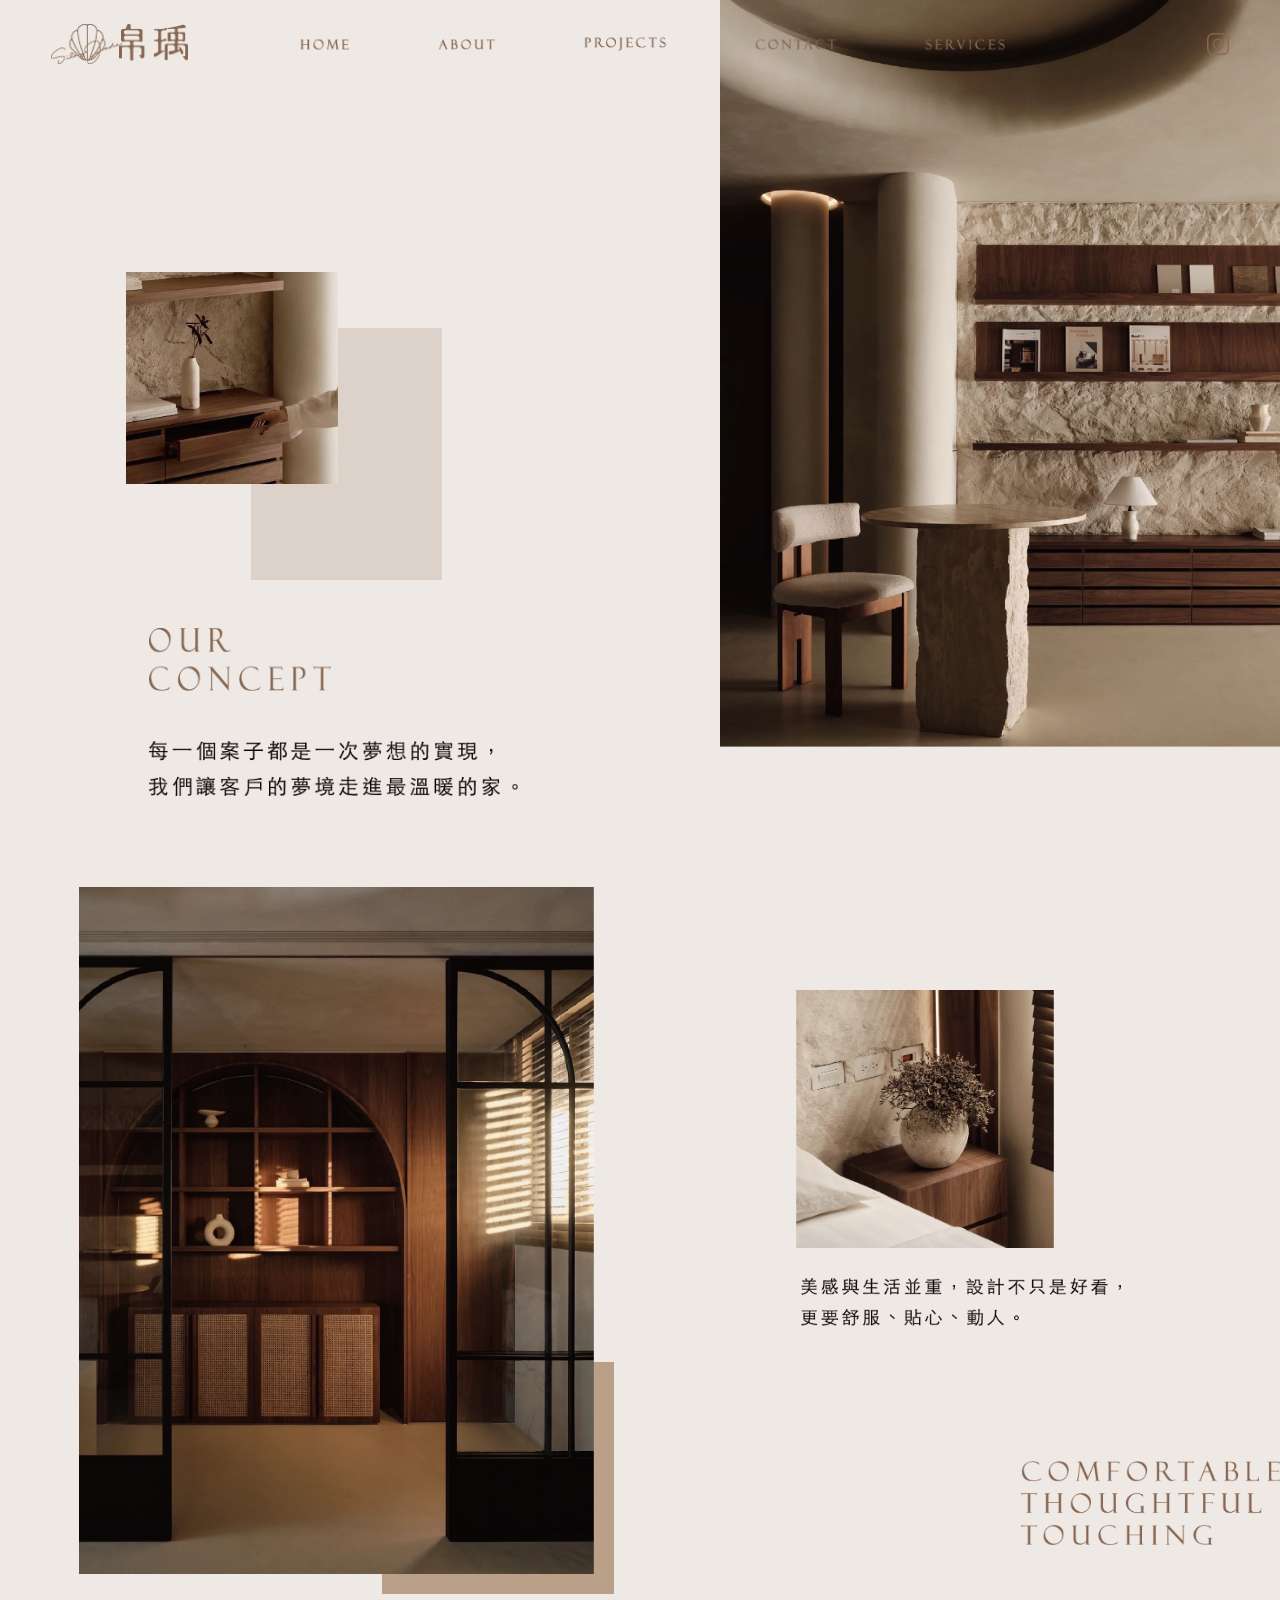
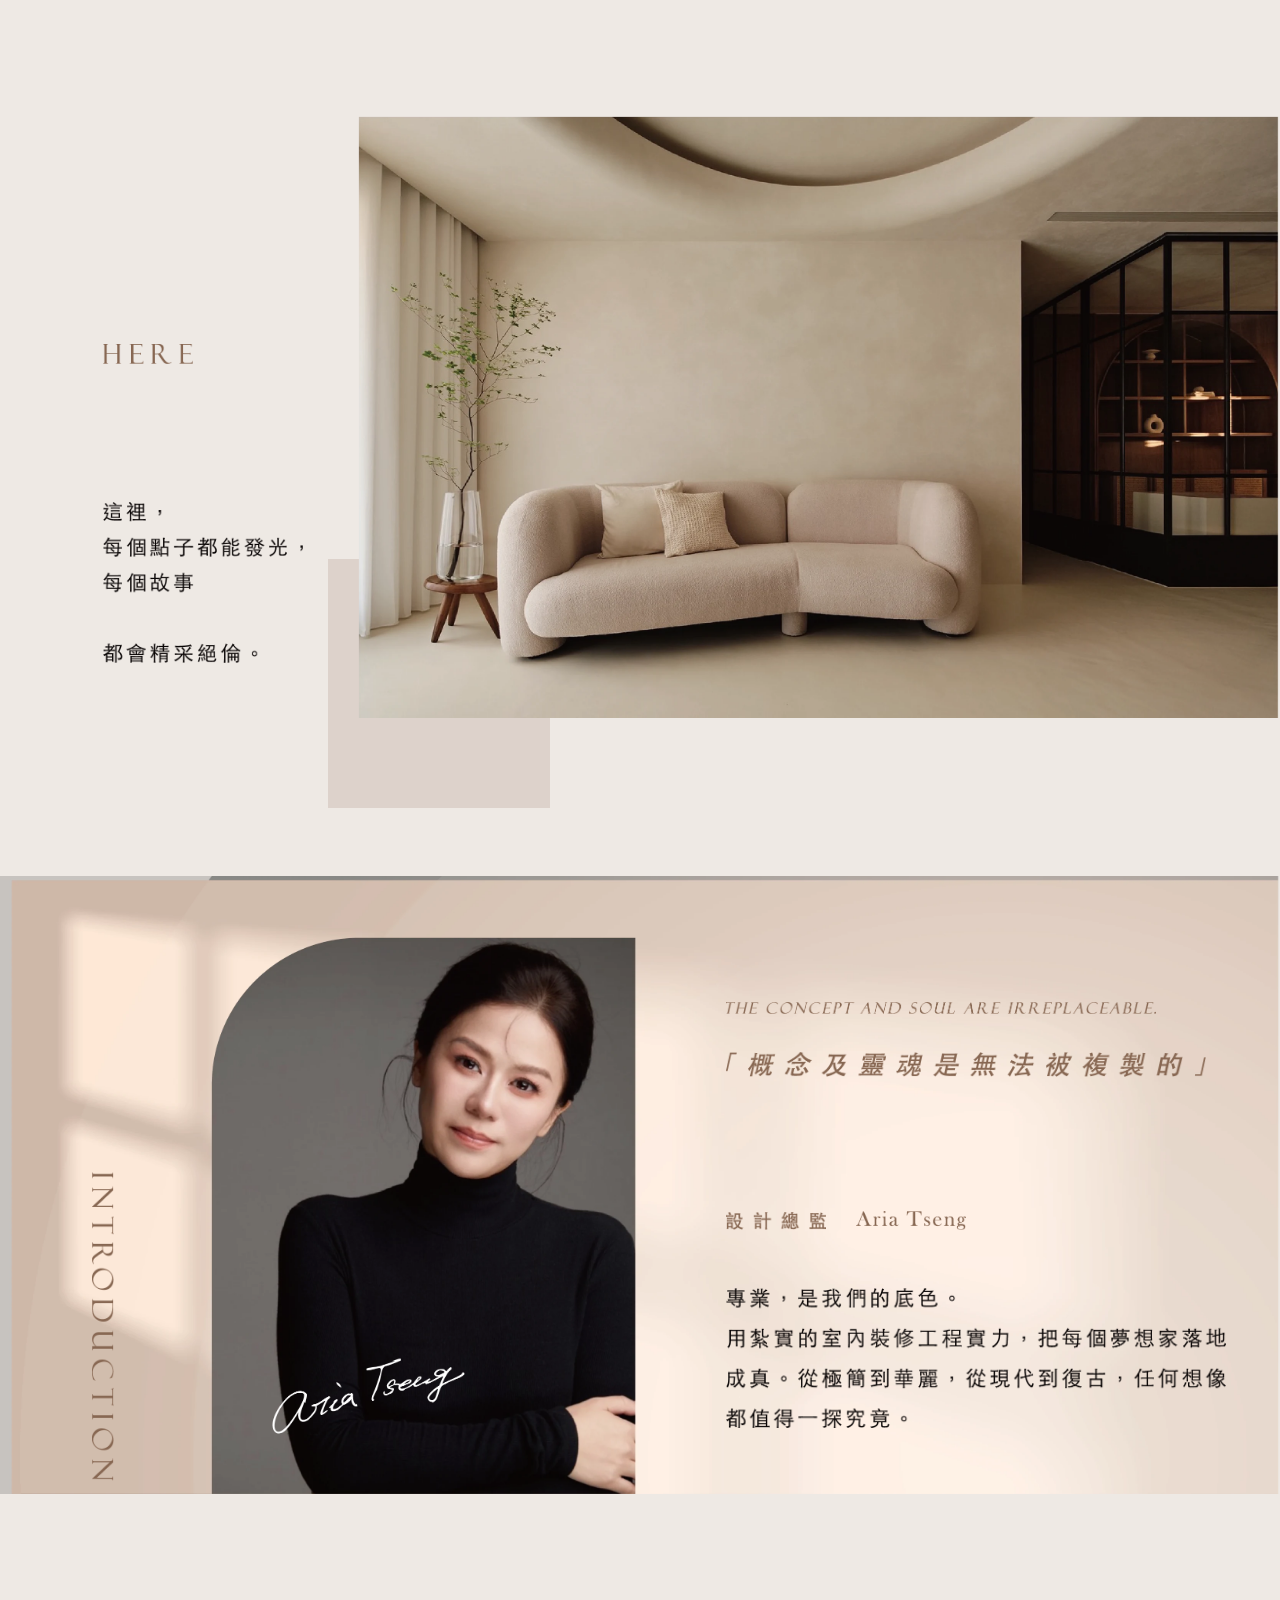
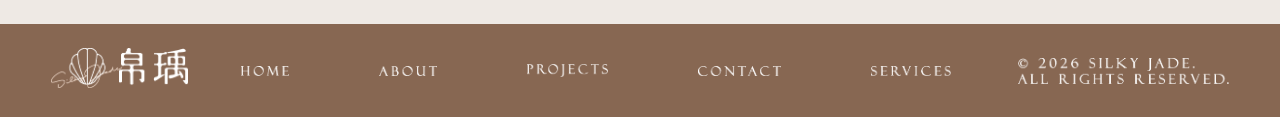
==== commit b4d5789d: "perf: 壓縮 CSS/JS 並加入 defer 提升載入速度 - CSS 86KB → 49KB（↓43%），JS 6.5KB → 3.2KB（↓51%） - 所有 HTML 改用 style.m" ====
--- a/about.html
+++ b/about.html
@@ -14,7 +14,7 @@
     <noscript><link rel="stylesheet" href="https://fonts.googleapis.com/css2?family=Playfair+Display:ital,wght@0,300;0,400;0,500;0,600;1,400&family=Noto+Sans+TC:wght@300;400;500;700&family=Noto+Serif+TC:wght@300;400;500;600&display=swap"></noscript>
 
     <!-- CSS -->
-    <link rel="stylesheet" href="style.css">
+    <link rel="stylesheet" href="style.min.css">
 </head>
 
 <body class="about-page">
@@ -161,7 +161,7 @@
         </div>
     </footer>
 
-    <script src="main.js"></script>
+    <script src="main.min.js" defer></script>
 </body>
 
 </html>
--- a/style.min.css
+++ b/style.min.css
@@ -0,0 +1 @@
+:root{--bg-color:#F9F6F2;--text-primary:#5C4D42;--text-accent:#8C7A6B;--white:#FFFFFF;--black:#1A1A1A;--font-serif-en:'Playfair Display',serif;--font-serif-zh:'Noto Serif TC',serif;--font-sans:'Noto Sans TC',sans-serif;--header-height:80px}*{margin:0;padding:0;box-sizing:border-box}html{scroll-behavior:smooth}body{width:100%;font-family:var(--font-sans);color:var(--text-primary);background-color:var(--bg-color);overflow-x:hidden}a{text-decoration:none;color:inherit;transition:opacity .3s ease}ul{list-style:none}header{position:fixed;top:0;left:0;width:100%;padding:24px 4%;box-sizing:border-box;display:flex;justify-content:space-between;align-items:center;z-index:1000;background:0 0;transition:opacity .5s ease-in-out,transform .5s ease-in-out}body.about-page header{background:0 0}header.hidden{opacity:0;pointer-events:none;transform:translateY(-20px)}.logo-link{display:block;line-height:0}.logo-link img{height:40px;width:auto;display:block;transition:opacity .3s ease}.logo-link:hover img{opacity:.6}.main-nav{position:absolute;left:51%;top:50%;transform:translate(-50%,-50%);display:flex;align-items:center;gap:90px}.main-nav a{display:block;line-height:0;transition:opacity .3s ease;border:none;text-decoration:none}.main-nav a img{display:block;height:10px;width:auto}.main-nav a:nth-child(3) img{height:13px}.main-nav a:hover img{opacity:.6}.ig-link{display:block;line-height:0}.ig-link img{height:22px;width:auto;display:block;transition:opacity .3s ease}.ig-link:hover img{opacity:.6}.hero{position:relative;width:100%;height:112vh;overflow:hidden}.hero-image-wrapper{position:absolute;top:0;left:0;width:100%;height:100%;z-index:1}.hero-bg-img{display:block;width:100%;height:100%;object-fit:cover;object-position:top center;transform-origin:center;transform:scale(1);transition:transform 2s cubic-bezier(.25, .46, .45, .94)}.hero.is-active .hero-bg-img{transform:scale(1.04)}.hero::after{content:'';position:absolute;top:0;left:0;width:100%;height:100%;background:rgba(0,0,0,.2);z-index:2;pointer-events:none}.hero-slogan-center,.hero-text-bottom-left,.hero-text-bottom-right{position:absolute;z-index:10;opacity:0;transition:opacity 1.5s ease-in}.hero-slogan-center img,.hero-text-bottom-left img,.hero-text-bottom-right img{display:block;max-width:100%;height:auto}.hero.is-active .hero-slogan-center,.hero.is-active .hero-text-bottom-left,.hero.is-active .hero-text-bottom-right{opacity:1}.hero-slogan-center{top:50%;left:10%;transform:translateY(-50%);width:clamp(250px,28vw,450px);transition-delay:0.2s}.hero-text-bottom-left{bottom:30px;left:calc(8% - 60px);width:clamp(150px,15vw,250px);transition-delay:0.5s}.hero-text-bottom-right{bottom:30px;right:calc(8% - 75px);width:clamp(130px,13vw,230px);transition-delay:0.8s}.mobile-menu-toggle{display:none;flex-direction:column;justify-content:space-between;width:22px;height:16px;background:0 0;border:none;cursor:pointer;padding:0;z-index:1001;flex-shrink:0}.mobile-menu-toggle span{display:block;width:100%;height:1.5px;background:#5c4d42;transition:transform .3s ease,opacity .3s ease}body.home-page .mobile-menu-toggle span{background:#fff}.mobile-menu-toggle.open span:first-child{transform:translateY(7.25px) rotate(45deg)}.mobile-menu-toggle.open span:nth-child(2){opacity:0}.mobile-menu-toggle.open span:nth-child(3){transform:translateY(-7.25px) rotate(-45deg)}@media (max-width:768px){header{padding:18px 5%}.mobile-menu-toggle{display:flex}.main-nav{position:fixed;top:0;left:0;width:100%;height:100vh;background:rgba(249,246,242,.97);flex-direction:column;justify-content:center;align-items:center;gap:36px;opacity:0;pointer-events:none;transform:none;transition:opacity .3s ease;z-index:999}.main-nav.menu-open{opacity:1;pointer-events:auto}.main-nav a img{height:15px!important}.main-nav a:nth-child(3) img{height:18px!important}.logo-link img{height:32px}.ig-link img{height:18px}.hero-slogan-center{left:5%;width:65%}.hero-text-bottom-left{left:5%;bottom:50px;width:40%}.hero-text-bottom-right{right:5%;bottom:50px;width:25%}footer{padding:1rem 0}}body.about-page{background-color:#eee9e4;background-image:url('about_png/ABOUT_ABOUT.png');background-size:cover;background-position:top center;background-repeat:no-repeat;color:#5c4d42;overflow-y:auto;height:auto}.fade-in-up{opacity:0;transform:translateY(40px);transition:all 1.2s cubic-bezier(.25, .46, .45, .94)}.fade-in-up.is-visible{opacity:1;transform:translateY(0)}.fade-in{opacity:0;transition:opacity 1.6s cubic-bezier(.25, .46, .45, .94)}.fade-in.is-visible{opacity:1}.about-section{padding:100px 10%;max-width:1400px;margin:0 auto;position:relative;box-sizing:border-box;overflow:visible}.about-section .row{display:flex;flex-wrap:nowrap;justify-content:space-between;align-items:center;gap:5%}.col-left,.col-right{position:relative;flex-shrink:0}.about-section img{max-width:100%;height:auto;display:block}.section-title-img{display:block;height:auto;margin-bottom:18px}.section-text-img{display:block;height:auto;margin-bottom:12px}.concept-section{padding:0 0 100px 0!important;max-width:none!important;margin:0!important}.concept-section .row{align-items:flex-start;gap:0}.concept-left{width:56.25%;flex-shrink:0;display:flex;flex-direction:column;padding-top:272px;padding-left:calc(max(40px,8.5%) + 17px);padding-right:5%}.concept-img-wrapper{position:relative;width:40%;height:284px;margin-bottom:40px;isolation:isolate}.concept-img-wrapper::before{content:'';position:absolute;left:59%;top:calc(18% + 5px);width:90%;height:calc(101% - 35px);background-color:#ddd2ca;z-index:-1}.concept-drawer-img{width:100%;height:100%;object-fit:cover;display:block;position:relative;z-index:1}.concept-text{position:absolute;left:149px;top:628px}.concept-text .section-title-img{width:182px;height:63px;margin-bottom:28px}.concept-text .section-text-img{width:369px;margin-top:50px}.concept-right{width:43.75%;flex-shrink:0;margin-top:0}.concept-table-img{width:100%;height:839px;object-fit:cover;object-position:center top;display:block}.touching-section{padding-top:40px;padding-bottom:60px;padding-left:calc(max(40px,8.5%) - 30px)}.touching-left{width:515px;flex-shrink:0}.touching-arch-wrapper{position:relative;width:515px}.touching-color-block{position:absolute;bottom:-20px;right:-20px;width:45%;height:auto;z-index:0;display:block}.touching-arch-img{width:515px;height:686px;object-fit:cover;display:block;position:relative;z-index:1}.touching-right{width:45%;flex-shrink:0;position:relative;display:flex;flex-direction:column;justify-content:flex-end}.touching-content-wrapper{width:80%;margin-left:auto;margin-top:20px;position:relative;z-index:1}.touching-plant-img{width:258px;height:258px;object-fit:cover;display:block;margin-left:30px;margin-top:73px;margin-bottom:30px}.touching-content-wrapper .section-text-img{width:320px;margin-left:35px}.comfortable-title-img{width:260px;margin-top:135px;margin-left:255px}.here-section{padding:60px 0 80px 0!important;max-width:none!important;margin:0!important}.here-section .row{align-items:flex-start;gap:0}.here-left{width:28%;flex-shrink:0;position:relative;padding-top:40px;padding-left:10%}.deco-arc-left{display:none}.here-title-img{width:90px;position:relative;top:40px}.here-text{margin-top:70px;position:relative;left:-25px;top:100px}.here-text .section-text-img{width:200px;position:relative;top:160px}.here-right{width:72%;flex-shrink:0}.here-img-wrapper{position:relative;width:100%;isolation:isolate;overflow:visible}.here-img-wrapper::before{content:'';position:absolute;top:465px;left:-30px;width:24%;height:41.25%;background-color:#ddd2cb;z-index:-1}.here-sofa-img{width:100%;height:674px;object-fit:cover;object-position:center;display:block;position:relative;top:22px;z-index:1}.section-intro{position:relative;margin-top:100px;margin-bottom:130px}.intro-bg-img{display:block;width:100%;height:auto}.intro-left-overlay{position:absolute;top:0;left:0;width:44%;height:100%}.img-vertical-text{position:absolute;left:calc(3% + 75px);top:calc(68% + 30px);transform:translateY(-50%);width:22px;height:auto}.img-signature-side{position:absolute;left:calc(3% + 75px + 22px + 152px);top:calc(68% + 100px);transform:translateY(-50%);width:205px;height:auto}.img-signature{position:absolute;bottom:20%;left:24%;width:140px;height:auto}.intro-right{position:absolute;top:0;right:0;width:56%;height:100%;display:flex;flex-direction:column;justify-content:center;padding:5% 8%;gap:18px}.img-eng-quote{width:430px;max-width:100%;height:auto;display:block;position:relative;top:-50px;left:60px}.img-zh-quote{width:480px;max-width:100%;height:auto;display:block;position:relative;top:-30px;left:60px}.director-row{display:flex;align-items:center;gap:30px;position:relative;top:70px;left:60px;margin-top:16px}.img-director-title{width:100px;height:auto;display:block}.img-aria-name{width:110px;height:auto;display:block}.img-director-desc{width:500px;max-width:100%;height:auto;display:block;position:relative;top:110px;left:60px}.home-footer{background-image:url('about_png/ABOUT_Brown bottom#876752.png');background-size:cover;background-position:center;background-color:#876752;padding:38px 4%;display:flex;justify-content:center;align-items:center}.home-footer img{height:14.5px;width:auto}.site-footer{background-image:url('about_png/ABOUT_Brown bottom#876752.png');background-size:cover;background-position:center;background-color:#876752;padding:24px 4%;display:flex;justify-content:space-between;align-items:center}.footer-left img{height:40px;width:auto}.footer-nav{display:flex;align-items:center;gap:90px}.footer-nav a{text-decoration:none;transition:opacity .3s;display:flex;align-items:center}.footer-nav a img{height:10px;width:auto}.footer-nav a:nth-child(3) img{height:13px}.footer-nav a:hover{opacity:.7}.footer-right img{height:26px;width:auto;margin-top:6px;margin-left:15px}.projects-main{padding-top:95px}.projects-main>*{margin-bottom:75px}.projects-main>:last-child{margin-bottom:0}body.projects-page .site-footer{margin-top:160px}.project-hero,.project-photo-full{position:relative;width:100%}.project-hero img.project-photo,.project-photo-full img.project-photo{width:100%;height:auto;display:block}.project-caption{position:absolute;bottom:36px;left:48px;color:#fff}.project-caption-zh{font-family:'Noto Sans TC',sans-serif;font-size:clamp(1rem, 1.6vw, 1.3rem);font-weight:500;letter-spacing:.18em;margin-bottom:8px;text-shadow:0 1px 6px rgba(0,0,0,.35)}.project-caption-en{font-family:'Playfair Display',serif;font-size:clamp(1.6rem, 3vw, 2.6rem);font-weight:400;font-style:italic;letter-spacing:.06em;display:flex;align-items:center;gap:14px;text-shadow:0 1px 8px rgba(0,0,0,.3)}.project-caption-line{display:inline-block;width:clamp(40px,6vw,80px);height:1px;background:rgba(255,255,255,.75);flex-shrink:0}.project-row-3{display:flex;width:100%;gap:0}.project-row-3 img{width:33.333%;height:auto;display:block;object-fit:cover}.project-row-2{display:flex;width:100%;gap:0}.project-row-2 img{width:50%;height:auto;display:block;object-fit:cover}.project-info{display:flex;gap:100px;padding:80px 10%;align-items:flex-start;background-color:var(--bg-color)}.project-specs img{width:260px;height:auto;display:block}.project-desc{flex:1}.project-desc img{width:100%;max-width:620px;height:auto;display:block}.project-detail-main{padding-top:120px}.project-detail-full{line-height:0}.project-detail-full img{width:100%;height:auto;display:block}.project-detail-row-3{display:grid;grid-template-columns:repeat(3,1fr);gap:25px;padding:70px 8%}.project-detail-row-3 img:first-child{transform:translateX(-10px)}.project-detail-row-3 img:last-child{transform:translateX(10px)}.project-detail-row-2{display:grid;grid-template-columns:repeat(2,1fr);gap:10px;padding:90px 9%}.project-detail-row-2 img:first-child{transform:translateX(-22px)}.project-detail-row-2 img:last-child{transform:translateX(22px)}.project-detail-row-2 img,.project-detail-row-3 img{width:100%;height:auto;display:block;object-fit:cover}.project-detail-info{background-color:#ddd2ca;padding:103px 6% 137px}.project-detail-nav-btns{display:flex;justify-content:flex-end;margin-bottom:48px}.project-nav-btn{display:block;line-height:0;transition:opacity .3s;transform:translate(30px,-45px)}.project-nav-btn:hover{opacity:.7}.project-nav-btn img{height:22px;width:auto;display:block}.project-detail-content{display:flex;align-items:flex-start;gap:5%}.project-detail-title{width:14%;flex-shrink:0;transform:translateX(30px)}.project-detail-title img{width:100%;height:auto;display:block}.project-detail-specs{width:16%;flex-shrink:0;transform:translate(60px,-14px)}.project-detail-specs img{width:100%;height:auto;display:block}.project-detail-desc{flex:1}.project-detail-desc img{width:100%;max-width:750px;height:auto;display:block;transform:translate(55px,-19px)}.lights-transition{position:relative;line-height:0;overflow:hidden;display:block}.lights-transition .lights-off-img{width:100%;height:auto;display:block}.lights-transition .lights-on-img{position:absolute;inset:0;width:100%;height:100%;object-fit:cover;opacity:0;transition:opacity 1.6s ease;pointer-events:none}.lights-transition.is-lit .lights-on-img{opacity:1}@media (hover:hover){.lights-transition:not(:hover) .lights-on-img{opacity:0;transition:opacity .8s ease}.lights-transition:hover .lights-on-img{opacity:1;transition:opacity 1s ease}}.project-detail-row-2 .lights-transition:first-child{transform:translateX(-22px)}.project-photo-full a{display:block;line-height:0;overflow:hidden}.project-photo-full a img{transition:transform .6s cubic-bezier(.25, .46, .45, .94)}.project-photo-full a:hover img{transform:scale(1.02)}body.services-page{background-image:url('SERVICES_png/png/SERVICES_SERVICEs#f0ebe7.png');background-size:cover;background-position:center top;background-repeat:no-repeat;overflow-y:auto}.sv-main{padding-top:90px;max-width:1200px;margin:0 auto}.sv-hero{text-align:center;padding:120px 5% 30px}.sv-hero-title{display:block;width:clamp(200px,25.5%,400px);height:auto;margin:0 auto}.sv-process-wrap{position:relative;max-width:960px;margin:0 auto;padding:20px 0 60px}.sv-tl-img{position:absolute;left:50%;top:110px;transform:translateX(-50%);width:25px;height:auto;pointer-events:none;z-index:0}.sv-pair{display:grid;grid-template-columns:1fr 1fr;align-items:start;margin-bottom:20px;position:relative;z-index:1}.sv-side--illus{display:flex;align-items:center;justify-content:flex-end;padding:30px 40px 30px 20px}.sv-side--steps{display:flex;flex-direction:column;gap:36px;padding:20px 20px 20px 40px}.sv-pair:nth-child(2) .sv-side--steps{transform:translate(70px,70px)}.sv-pair:nth-child(2) .sv-desc{transform:translate(65px,25px)}.sv-pair:nth-child(3) .sv-side--steps{padding:20px 40px 20px 20px;align-items:flex-end}.sv-pair:nth-child(3) .sv-side--steps .sv-step{align-items:flex-start}.sv-pair:nth-child(3) .sv-step:first-child{transform:translate(-110px,140px)}.sv-pair:nth-child(3) .sv-step:first-child .sv-subtitle{transform:translate(70px,20px) scale(.85);transform-origin:left top}.sv-pair:nth-child(3) .sv-step:first-child .sv-desc{transform:translate(70px,35px)}.sv-pair:nth-child(3) .sv-step:last-child{transform:translate(-110px,230px)}.sv-pair:nth-child(3) .sv-step:last-child .sv-desc{transform:translate(70px,35px)}.sv-pair:nth-child(3) .sv-step:last-child .sv-subtitle{transform:translate(65px,10px) scale(.9);transform-origin:left top}.sv-pair:nth-child(4) .sv-step:first-child{transform:translate(70px,250px)}.sv-pair:nth-child(4) .sv-step:last-child{transform:translate(70px,320px)}.sv-pair:nth-child(4) .sv-step:first-child .sv-desc{transform:translate(66px,10px)}.sv-pair:nth-child(4) .sv-step:last-child .sv-desc{transform:translate(69px,7px) scale(.45);transform-origin:left top}.sv-pair:nth-child(3) .sv-side--illus{justify-content:flex-start;padding:30px 20px 30px 40px}.sv-pair:nth-child(2) .sv-illus-img{transform:translate(-150px,140px);max-width:300px;width:95%}.sv-illus-img{max-width:220px;width:75%;height:auto;display:block}.sv-illus-floor{max-width:320px;transform:translate(135px,260px)}.sv-illus-room{max-width:700px;transform:translate(-135px,290px) scaleX(1.1)}.sv-step{display:flex;flex-direction:column}.sv-step-head{display:flex;align-items:center;gap:25px;margin-bottom:8px}.sv-num{height:34px;width:auto;display:block;flex-shrink:0}.sv-pair:nth-child(2) .sv-step:first-child .sv-num{height:36px}.sv-title{height:26px;width:auto;display:block;transform:translateX(-8px)}.sv-pair:nth-child(2) .sv-step:first-child .sv-title{transform:none}.sv-pair:nth-child(2) .sv-step:last-child{transform:translateY(78px)}.sv-subtitle{width:auto;max-width:100%;height:auto;display:block;margin-bottom:6px}.sv-desc{width:auto;max-width:100%;height:auto;display:block}body.contact-page .sv-form{transform:translateX(-35px)}body.contact-page{background-image:url('CONTACT_png/CONTACT/png/CONTACt#f0ebe7.png');background-size:cover;background-position:center top;background-repeat:no-repeat}.ct-main{padding-top:var(--header-height)}.ct-form-section{padding:80px 8% 100px;max-width:1300px;margin:0 auto;text-align:center}.ct-title{font-family:'Cormorant Garamond',serif;font-size:clamp(2.8rem, 6vw, 5rem);font-weight:400;letter-spacing:.35em;color:#8b6b52;margin-bottom:48px}.ct-intro{font-family:'Noto Sans TC',sans-serif;font-size:clamp(.9rem, 1.5vw, 1.05rem);line-height:2.4;letter-spacing:.08em;color:#5c4d42;margin-bottom:72px}.ct-form{text-align:left}.ct-row{display:grid;gap:0 40px;margin-bottom:0}.ct-row--4{grid-template-columns:repeat(4,1fr)}.ct-row--3{grid-template-columns:repeat(3,1fr)}.ct-field{padding-top:36px;display:flex;flex-direction:column}.ct-field label{font-family:'Noto Sans TC',sans-serif;font-size:.9rem;letter-spacing:.05em;color:#7a6050;margin-bottom:14px;display:block}.ct-optional{font-size:.8rem;color:#9e8575}.ct-input-wrap{position:relative;border-bottom:1px solid #9e8575;padding-bottom:10px;display:flex;align-items:center}.ct-input-wrap input,.ct-input-wrap select{flex:1;background:0 0;border:none;outline:0;font-family:'Noto Sans TC',sans-serif;font-size:.95rem;color:#5c4d42;padding:4px 0;min-width:0;appearance:none;-webkit-appearance:none}.ct-select-wrap select{cursor:pointer;padding-right:20px}.ct-arrow{pointer-events:none;color:#9e8575;font-size:1rem;line-height:1;margin-left:4px}.ct-submit{margin-top:80px;display:flex;justify-content:center}.ct-submit button{background:#7a6050;color:#f0ebe7;border:none;padding:14px 52px;font-family:'Cormorant Garamond',serif;font-size:1.1rem;letter-spacing:.3em;cursor:pointer;transition:background .25s}.ct-submit button:hover{background:#5c4d42}.ct-info-section{padding:80px 8% 100px;max-width:1300px;margin:0 auto}.ct-info-title{text-align:center;margin-top:140px;margin-bottom:80px}.ct-info-title img{height:clamp(27px,3.6vw,47px);width:auto}.ct-info-body{display:flex;align-items:flex-start;gap:60px}.ct-info-left{flex:0 0 auto;width:550px;margin-left:50px}.ct-info-logo{margin-top:90px;margin-left:-110px;margin-bottom:40px}.ct-info-logo img{height:55px;width:auto}.ct-info-list{list-style:none;margin-top:15px;margin-left:-115px;margin-bottom:40px}.ct-info-list li{display:flex;align-items:baseline;gap:12px;margin-bottom:14px;font-family:'Noto Sans TC',sans-serif;font-size:1.2rem;color:#5c4d42;line-height:1.8}.ct-info-key{font-weight:400;display:inline-block;width:72px;color:#7a6050}.ct-info-sep{color:#9e8575}.ct-info-val{font-weight:500}.ct-social{display:flex;gap:16px;align-items:center;margin-left:-110px}.ct-social a img{height:32px;width:auto;transition:opacity .2s}.ct-social a:hover img{opacity:.7}.ct-info-right{flex:1}.ct-map-img{width:100%;height:auto;display:block}.ct-map-iframe{width:165%;height:420px;border:none;display:block;margin-left:-35%;margin-top:60px}@media (max-width:900px){.ct-row--4{grid-template-columns:repeat(2,1fr)}.ct-row--3{grid-template-columns:repeat(2,1fr)}.ct-info-body{flex-direction:column}.ct-info-left{width:100%}}@media (max-width:600px){.ct-row--3,.ct-row--4{grid-template-columns:1fr}}.sv-contact{max-width:1200px;margin:320px auto 0;padding:60px 6% 80px;text-align:center}.sv-contact-title{display:block;width:clamp(240px,28%,440px);height:auto;margin:-270px auto 94px}.sv-contact-intro{display:block;width:clamp(360px,75%,800px);height:auto;margin:60px auto 50px}.sv-form{text-align:left;max-width:1500px;margin:180px auto 0;display:grid;grid-template-columns:repeat(4,1fr);column-gap:43px}.sv-form-row{display:contents}.sv-form-row--3{display:contents}.sv-form-field{display:flex;flex-direction:column;padding-top:34px;justify-content:space-between;min-width:0}.sv-form-field label{display:block;margin-bottom:16px}.sv-form-field label img{display:block;height:22px;width:auto}.sv-form-field label img[alt="LINE ID"],.sv-form-field label img[alt=E-mail]{height:18px}.sv-input-wrap{display:flex;align-items:center;border-bottom:1px solid #9e8575;padding-bottom:11px}.sv-input-wrap input{flex:1;background:0 0;border:none;outline:0;font-family:var(--font-sans);font-size:17px;color:#5c4d42;padding:6px 0;min-width:0}.sv-tri{height:9px;width:auto;display:block;flex-shrink:0;margin-left:6px}.sv-form-submit{grid-column:1/-1;margin-top:112px;display:flex;justify-content:center}.sv-form-submit button{background:0 0;border:none;cursor:pointer;padding:0;transition:opacity .3s}.sv-form-submit button:hover{opacity:.75}.sv-form-submit button img{display:block;height:46px;width:auto}.sv-select{flex:1;background:0 0;border:none;outline:0;font-family:var(--font-sans);font-size:17px;color:#5c4d42;padding:6px 0;min-width:0;appearance:none;-webkit-appearance:none;cursor:pointer}.sv-multiselect-wrap{position:relative;flex-direction:column;align-items:stretch}.sv-multiselect-wrap input[type=hidden]{position:absolute;height:0;width:0;pointer-events:none}.sv-multiselect-trigger{display:flex;align-items:center;cursor:pointer;user-select:none;flex:1;min-width:0;overflow:hidden}.sv-multiselect-text{flex:1;min-width:0;font-family:var(--font-sans);font-size:17px;color:#5c4d42;padding:6px 0;min-height:1.4em;white-space:nowrap;overflow:hidden;text-overflow:ellipsis;letter-spacing:.04em}.sv-multiselect-dropdown{display:none;position:absolute;top:calc(100% + 1px);left:0;right:0;background:#faf7f4;border-top:1.5px solid #b09a87;border-bottom:1px solid #c8b5a4;border-left:1px solid #c8b5a4;border-right:1px solid #c8b5a4;z-index:200;max-height:260px;overflow-y:auto;box-shadow:0 8px 24px rgba(90,65,50,.08)}.sv-multiselect-dropdown::-webkit-scrollbar{width:4px}.sv-multiselect-dropdown::-webkit-scrollbar-track{background:#f0ebe7}.sv-multiselect-dropdown::-webkit-scrollbar-thumb{background:#c4a98a;border-radius:2px}.sv-multiselect-wrap.ms-open .sv-multiselect-dropdown{display:block}.sv-ms-option{display:flex;align-items:center;gap:12px;padding:10px 18px;cursor:pointer;font-family:var(--font-sans);font-size:13.5px;color:#6b5344;letter-spacing:.06em;border-bottom:1px solid rgba(180,155,130,.2);transition:background .15s}.sv-ms-option:last-child{border-bottom:none}.sv-ms-option:hover{background:#f0e8e0;color:#4a3328}.sv-ms-option input[type=checkbox]{appearance:none;-webkit-appearance:none;width:13px;height:13px;border:1px solid #9e8575;border-radius:2px;flex-shrink:0;cursor:pointer;position:relative;background:0 0;transition:background .15s,border-color .15s}.sv-ms-option input[type=checkbox]:checked{background:#7a6050;border-color:#7a6050}.sv-ms-option input[type=checkbox]:checked::after{content:'';position:absolute;left:3px;top:1px;width:5px;height:8px;border:1.5px solid #faf7f4;border-top:none;border-left:none;transform:rotate(45deg)}.sv-ms-single{padding-left:18px}.sv-ms-single.is-selected{color:#7a6050;font-weight:500;background:#ede4da}body.services-page .site-footer{margin-top:130px}body.contact-page .site-footer{margin-top:145px}@media (max-width:768px){.about-section{padding:60px 5%}.about-section .row{flex-wrap:wrap}.concept-left,.concept-right,.here-left,.here-right,.intro-left,.intro-right,.touching-left,.touching-right{width:100%;margin-bottom:40px}.section-intro{flex-direction:column;min-height:auto;margin-top:60px;background-position:left center}.intro-left-overlay{width:100%;min-height:320px}.intro-right{width:100%;padding:40px 6%}.img-signature{width:110px;left:30px;bottom:20px}.concept-right{margin-top:0}.concept-img-wrapper,.touching-content-wrapper{width:100%}.deco-arc{display:none}.site-footer{flex-direction:column;align-items:center;gap:0;padding:56px 32px 48px;text-align:center}.footer-left{margin-bottom:40px}.footer-left img{height:46px;opacity:.88}.footer-center{width:100%;padding:0;border:none;margin-bottom:0;display:flex;flex-direction:column;align-items:center}.footer-center::after,.footer-center::before{content:'';display:block;width:36px;height:1px;background:rgba(255,255,255,.22)}.footer-center::before{margin-bottom:30px}.footer-center::after{margin-top:30px;margin-bottom:32px}.footer-nav{flex-direction:column;align-items:center;flex-wrap:nowrap;gap:18px}.footer-nav a img{display:none!important}.footer-nav a::after{font-family:'Playfair Display',serif;font-style:italic;font-size:.88rem;font-weight:400;letter-spacing:.2em;color:rgba(255,255,255,.62);transition:color .25s}.footer-nav a:visited::after{color:rgba(255,255,255,.62)}.footer-nav a:hover::after{color:rgba(255,255,255,.92)}.footer-nav a[href="index.html"]::after{content:"Home"}.footer-nav a[href="about.html"]::after{content:"About"}.footer-nav a[href="projects.html"]::after{content:"Projects"}.footer-nav a[href="contact.html"]::after{content:"Contact"}.footer-nav a[href="services.html"]::after{content:"Services"}.footer-right{margin-top:0}}@media (max-width:768px){body,html{overflow-x:hidden;max-width:100%}body.home-page .main-nav{background:rgba(30,25,22,.96)}.concept-section{padding:0!important;overflow:hidden}.concept-section .row{flex-direction:column!important;flex-wrap:wrap!important;gap:0!important}.concept-left{width:100%!important;padding-top:100px!important;padding-left:6%!important;padding-right:6%!important}.concept-img-wrapper{width:55%!important;height:auto!important}.concept-img-wrapper::before{display:none}.concept-text{position:static!important;left:auto!important;top:auto!important;margin-top:28px}.concept-text .section-title-img{width:130px!important;height:auto!important;margin-bottom:16px}.concept-text .section-text-img{width:100%!important;max-width:100%!important;margin-top:16px!important}.concept-right{width:100%!important;margin-top:32px!important}.concept-table-img{width:100%!important;height:280px!important;object-fit:cover}.touching-section{padding:40px 6% 40px!important}.touching-section .row{flex-direction:column!important;flex-wrap:wrap!important}.touching-left{width:100%!important}.touching-arch-wrapper{width:100%!important}.touching-color-block{display:none}.touching-arch-img{width:100%!important;height:320px!important;object-fit:cover}.touching-right{width:100%!important;margin-top:28px!important}.touching-content-wrapper{width:100%!important;margin-left:0!important;margin-top:0!important}.touching-plant-img{width:40%!important;height:auto!important;margin-left:0!important;margin-top:0!important;margin-bottom:20px!important}.touching-content-wrapper .section-text-img{width:auto!important;max-width:100%!important;margin-left:0!important}.comfortable-title-img{width:60%!important;margin-left:0!important;margin-top:20px!important}.here-section{padding:40px 0 40px 0!important;overflow:hidden}.here-section .row{flex-direction:column!important;flex-wrap:wrap!important}.here-left{width:100%!important;padding-left:6%!important;padding-top:0!important}.here-text{position:static!important;left:auto!important;top:auto!important;margin-top:0!important}.here-title-img{position:static!important;top:auto!important;width:70px!important;margin-bottom:16px}.here-text .section-text-img{position:static!important;top:auto!important;width:auto!important;max-width:85%!important}.here-right{width:100%!important;margin-top:28px!important}.here-img-wrapper::before{display:none}.here-sofa-img{width:100%!important;height:280px!important;object-fit:cover;top:0!important}.section-intro{display:flex!important;flex-direction:column!important;position:static!important;margin-top:40px!important;margin-bottom:60px!important;overflow:hidden}.intro-bg-img{position:static!important;width:100%!important;height:280px!important;object-fit:cover;object-position:center top}.intro-left-overlay{display:none!important}.img-signature,.img-signature-side,.img-vertical-text{display:none!important}.intro-right{position:static!important;width:100%!important;height:auto!important;padding:32px 6%!important;display:flex!important;flex-direction:column!important;gap:20px!important;background-color:#f0eae4;justify-content:flex-start!important}.img-eng-quote{position:static!important;width:100%!important;max-width:100%!important;left:auto!important;top:auto!important}.img-zh-quote{position:static!important;width:100%!important;max-width:100%!important;left:auto!important;top:auto!important}.director-row{position:static!important;left:auto!important;top:auto!important;margin-top:0!important;gap:16px}.img-director-desc{position:static!important;width:100%!important;max-width:100%!important;transform:none!important;left:auto!important;top:auto!important}.sv-process-wrap{padding:20px 6% 40px!important}.sv-tl-img{display:none!important}.sv-pair{display:flex!important;flex-direction:column!important;margin-bottom:0!important}.sv-side--illus{display:none!important}.sv-side--steps{padding:0!important;width:100%!important;gap:28px!important}.sv-pair .sv-desc,.sv-pair .sv-side--steps,.sv-pair .sv-step,.sv-pair .sv-subtitle{transform:none!important}.sv-step{padding:22px 0 18px;border-bottom:1px solid rgba(156,133,117,.18)}.sv-step:last-child{border-bottom:none}.sv-num{height:24px!important}.sv-title{height:18px!important;transform:none!important}.sv-desc,.sv-subtitle{width:auto!important;max-width:100%!important;margin-top:8px}.sv-contact{margin-top:60px!important;padding:0 6% 60px!important}.sv-contact-title{width:60%!important;min-width:0!important;margin:0 auto 24px!important}.sv-contact-intro{width:auto!important;max-width:100%!important;min-width:0!important;margin:0 auto 30px!important}.sv-form{transform:none!important;grid-template-columns:1fr!important;margin-top:20px!important;column-gap:0!important}.sv-form-field[style*=grid-column]{grid-column:1!important}.sv-form-submit{margin-top:36px!important}.sv-contact{padding-bottom:36px!important}.ct-info-section{padding:20px 6% 60px!important}.ct-info-title{margin-top:32px!important;margin-bottom:36px!important}.ct-info-body{flex-direction:column!important;gap:30px!important}.ct-info-left{width:100%!important;margin-left:0!important}.ct-info-logo{margin-left:0!important;margin-top:20px!important}.ct-info-list{margin-left:0!important}.ct-social{margin-left:0!important}.ct-map-iframe{width:100%!important;margin-left:0!important;margin-top:20px!important;height:300px!important}body.contact-page .site-footer,body.services-page .site-footer{margin-top:40px}.project-caption{position:static;padding:14px 24px;color:var(--text-primary)}.project-caption-zh{color:var(--text-primary);text-shadow:none}.project-caption-en{font-size:1.4rem;color:var(--text-accent);text-shadow:none}.projects-main>*{margin-bottom:40px}body.projects-page .site-footer{margin-top:40px}}@media (min-width:769px) and (max-width:1150px){.main-nav{gap:40px}.footer-nav{gap:40px}.img-director-desc,.img-eng-quote,.img-zh-quote{left:20px}.director-row{left:20px}.sv-form{grid-template-columns:repeat(2,1fr);margin-top:60px}.sv-form-field[style*=grid-column]{grid-column:span 2!important}.sv-process-wrap{overflow:hidden}.sv-pair:nth-child(2) .sv-desc,.sv-pair:nth-child(2) .sv-side--steps,.sv-pair:nth-child(3) .sv-step:first-child,.sv-pair:nth-child(3) .sv-step:first-child .sv-desc,.sv-pair:nth-child(3) .sv-step:first-child .sv-subtitle,.sv-pair:nth-child(3) .sv-step:last-child,.sv-pair:nth-child(3) .sv-step:last-child .sv-desc,.sv-pair:nth-child(3) .sv-step:last-child .sv-subtitle,.sv-pair:nth-child(4) .sv-step:first-child,.sv-pair:nth-child(4) .sv-step:first-child .sv-desc,.sv-pair:nth-child(4) .sv-step:last-child,.sv-pair:nth-child(4) .sv-step:last-child .sv-desc,.sv-pair:nth-child(4) .sv-step:last-child .sv-subtitle{transform:none}.sv-illus-img{max-width:160px}.sv-illus-floor{transform:none;max-width:200px}.sv-illus-room{transform:none;max-width:280px}.hero-text-bottom-right{right:5%}.hero-text-bottom-left{left:5%}.project-photo-full{overflow:hidden}}.m-txt{display:none}@media (max-width:768px){body{-webkit-font-smoothing:antialiased;-moz-osx-font-smoothing:grayscale}.ct-info-title img,.hero-slogan-center img,.hero-text-bottom-left img,.hero-text-bottom-right img,.home-footer img,.site-footer .footer-right img,.sv-form-field label img,.sv-form-submit img,img.img-aria-name,img.img-director-desc,img.img-director-title,img.img-eng-quote,img.img-zh-quote,img.section-text-img,img.section-title-img,img.sv-contact-intro,img.sv-contact-title,img.sv-desc,img.sv-hero-title,img.sv-num,img.sv-subtitle,img.sv-title{display:none!important}.m-txt{display:block}.m-txt.m-flex{display:flex}.m-title{font-family:'Playfair Display',serif;font-style:italic;font-size:.78rem;font-weight:400;letter-spacing:.18em;color:#b09070;line-height:1;margin-bottom:14px}.m-body{font-family:'Noto Serif TC','Noto Sans TC',serif;font-size:.93rem;font-weight:400;line-height:2.15;color:#2c1f18;letter-spacing:.06em;margin-top:0}.m-quote-en{font-family:'Playfair Display',serif;font-style:italic;font-size:.9rem;font-weight:400;letter-spacing:.06em;color:#8c7360;line-height:1.75}.m-quote-zh{font-family:'Noto Serif TC','Noto Sans TC',serif;font-size:1rem;font-weight:500;letter-spacing:.18em;color:#2c1f18;line-height:1.9}.m-director-row{align-items:center;gap:0;margin-top:6px}.m-director-label{font-family:'Noto Sans TC',sans-serif;font-size:.72rem;font-weight:400;color:#9b7b5c;letter-spacing:.14em;padding-right:14px;border-right:1px solid rgba(155,123,92,.45);margin-right:14px}.m-director-name{font-family:'Playfair Display',serif;font-style:italic;font-size:1.25rem;font-weight:400;color:#1e1512}.m-director-desc{font-family:'Noto Sans TC',sans-serif;font-size:.85rem;font-weight:400;line-height:2.1;color:#5c4d42;letter-spacing:.03em;margin-top:2px}.m-hero-slogan{font-family:'Playfair Display',serif;font-style:italic;font-size:1.7rem;font-weight:400;color:#fff;line-height:1.5;text-shadow:0 2px 24px rgba(0,0,0,.45)}.m-hero-sub{font-family:'Noto Sans TC',sans-serif;font-size:.62rem;font-weight:400;color:rgba(255,255,255,.78);letter-spacing:.16em;margin-top:14px}.m-hero-zh{font-family:'Noto Serif TC','Noto Sans TC',serif;font-size:.62rem;font-weight:400;color:rgba(255,255,255,.78);letter-spacing:.26em;margin-top:6px}.m-copyright{font-family:'Noto Sans TC',sans-serif;font-size:.58rem;font-weight:400;letter-spacing:.14em;color:rgba(255,255,255,.42);text-transform:uppercase;line-height:2}.home-footer .m-copyright{text-align:center}.site-footer .footer-right .m-copyright{text-align:center}.m-page-title{font-family:'Playfair Display',serif;font-size:1.9rem;font-weight:400;letter-spacing:.5em;text-indent:.5em;color:#1e1512;text-align:center;padding:8px 0 4px}.m-step-head{align-items:center;gap:0;margin-bottom:12px}.m-step-num{font-family:'Playfair Display',serif;font-style:italic;font-size:2.4rem;font-weight:400;color:rgba(176,144,112,.3);line-height:1;flex-shrink:0;width:64px}.m-step-name{font-family:'Noto Sans TC',sans-serif;font-size:1.05rem;font-weight:700;letter-spacing:.06em;color:#1e1512}.m-step-sub{font-family:'Noto Sans TC',sans-serif;font-size:.72rem;font-weight:400;color:#b09070;letter-spacing:.08em;margin-top:6px;padding-left:64px}.m-step-desc{font-family:'Noto Sans TC',sans-serif;font-size:.85rem;font-weight:400;line-height:2.05;color:#5c4d42;margin-top:8px;padding-left:64px}.m-contact-intro{font-family:'Noto Sans TC',sans-serif;font-size:.85rem;font-weight:400;line-height:2.1;color:#6b5344;text-align:center;letter-spacing:.04em;margin-bottom:16px;padding:0 4%}.m-label{font-family:'Noto Sans TC',sans-serif;font-size:.78rem;font-weight:400;color:#6b5344;letter-spacing:.06em}.m-section-en{font-family:'Playfair Display',serif;font-size:1.2rem;font-weight:400;letter-spacing:.42em;text-indent:.42em;color:#9b7b5c;text-transform:uppercase;display:block;text-align:center;margin-bottom:4px}.m-submit{font-family:'Playfair Display',serif;font-size:.8rem;font-weight:400;letter-spacing:.45em;text-indent:.45em;color:#4a3528;border-bottom:1px solid rgba(74,53,40,.3);padding-bottom:5px;text-transform:uppercase}}@media (max-width:768px){.concept-section{padding:0!important}.concept-section .row{flex-direction:column!important;gap:0!important}.concept-right{order:1;width:100%!important;margin:0!important}.concept-table-img{width:100%!important;height:65vw!important;object-fit:cover!important;object-position:center!important;display:block}.concept-left{order:2;width:100%!important;padding:0!important}.concept-img-wrapper{width:38%!important;height:auto!important;margin:52px 0 0 8%!important}.concept-text{position:static!important;left:auto!important;top:auto!important;padding:20px 8% 72px!important}.touching-section{padding:0!important}.touching-section .row{flex-direction:column!important;gap:0!important}.touching-left{order:1;width:100%!important}.touching-arch-img{width:100%!important;height:74vw!important;object-fit:cover!important;object-position:center top!important;display:block}.touching-right{order:2;width:100%!important;margin:0!important}.touching-content-wrapper{width:100%!important;margin:0!important;padding:48px 8% 72px!important;display:flex!important;flex-direction:column!important}.touching-plant-img{width:30%!important;margin:0 0 28px auto!important;height:auto!important}.here-section{padding:0!important}.here-section .row{flex-direction:column!important;gap:0!important}.here-left{order:1;width:100%!important;padding:80px 8% 52px!important}.here-text{position:static!important;left:auto!important;top:auto!important;margin:0!important}.here-title-img{display:none!important}.here-right{order:2;width:100%!important;margin:0!important}.here-sofa-img{width:100%!important;height:70vw!important;object-fit:cover!important;object-position:center!important;display:block;top:0!important}.section-intro{display:flex!important;flex-direction:column!important;position:static!important;margin:0!important;overflow:hidden}.intro-bg-img{position:static!important;width:100%!important;height:72vw!important;object-fit:cover!important;object-position:center 20%!important;display:block}.intro-left-overlay{display:none!important}.intro-right{position:static!important;width:100%!important;height:auto!important;background:#ede6df!important;padding:56px 8% 72px!important;display:flex!important;flex-direction:column!important;gap:0!important;justify-content:flex-start!important}.director-row{position:static!important;left:auto!important;top:auto!important;margin:28px 0 0!important;gap:0!important}.img-director-desc{position:static!important;width:100%!important;max-width:100%!important;transform:none!important;left:auto!important;top:auto!important}.concept-text .m-title{font-family:'Playfair Display',serif;font-style:italic;font-size:1.9rem;font-weight:400;letter-spacing:.04em;color:#9b7b5c;line-height:1.2;margin-bottom:22px}.touching-right .m-title{font-family:'Noto Serif TC','Noto Sans TC',serif;font-style:normal;font-size:1.5rem;font-weight:600;letter-spacing:.04em;color:#1a1210;line-height:1.8;margin-top:28px}.here-text .m-title{font-family:'Playfair Display',serif;font-style:italic;font-size:3.8rem;font-weight:400;letter-spacing:.08em;color:#1a1210;line-height:1;margin-bottom:36px}.m-body{font-family:'Noto Serif TC','Noto Sans TC',serif;font-size:.95rem;font-weight:400;line-height:2.2;color:#2c1f18;letter-spacing:.05em;margin-top:0}.m-quote-en{font-family:'Playfair Display',serif;font-style:italic;font-size:1rem;font-weight:400;letter-spacing:.05em;color:#7a6352;line-height:1.78;margin-bottom:20px}.m-quote-zh{font-family:'Noto Serif TC','Noto Sans TC',serif;font-size:1.05rem;font-weight:500;letter-spacing:.18em;color:#1a1210;line-height:1.9;margin-bottom:36px}.m-director-label{font-family:'Noto Sans TC',sans-serif;font-size:.72rem;font-weight:400;color:#9b7b5c;letter-spacing:.18em;padding-right:16px;border-right:1px solid rgba(155,123,92,.4);margin-right:16px}.m-director-name{font-family:'Playfair Display',serif;font-style:italic;font-size:1.4rem;font-weight:400;color:#1a1210}.m-director-desc{font-family:'Noto Sans TC',sans-serif;font-size:.88rem;font-weight:400;line-height:2.15;color:#5c4d42;margin-top:28px}.sv-process-wrap{padding:0 0 60px!important}.sv-side--steps{padding:0 8%!important;gap:0!important}.sv-step{padding:36px 0 48px!important;border-top:1px solid rgba(155,123,92,.18)!important;border-bottom:none!important}.sv-step:last-child{border-bottom:1px solid rgba(155,123,92,.18)!important}.m-step-head{flex-direction:column!important;align-items:flex-start!important;gap:0!important;margin-bottom:14px!important;padding:0!important;border-bottom:none!important}.m-step-num{font-family:'Playfair Display',serif!important;font-style:italic!important;font-size:4.5rem!important;font-weight:400!important;color:rgba(176,144,112,.15)!important;line-height:1!important;width:auto!important;display:block!important;margin-bottom:-8px!important;letter-spacing:-.02em!important}.m-step-name{font-family:'Noto Sans TC',sans-serif!important;font-size:1.15rem!important;font-weight:700!important;letter-spacing:.04em!important;color:#1a1210!important}.m-step-sub{font-family:'Noto Sans TC',sans-serif!important;font-size:.72rem!important;font-weight:400!important;color:#b09070!important;padding-left:0!important;margin-top:12px!important;letter-spacing:.08em!important}.m-step-desc{font-family:'Noto Sans TC',sans-serif!important;font-size:.88rem!important;font-weight:400!important;line-height:2.1!important;color:#5c4d42!important;padding-left:0!important;margin-top:10px!important}.m-page-title{font-family:'Playfair Display',serif!important;font-size:2.2rem!important;font-weight:400!important;letter-spacing:.5em!important;text-indent:.5em!important;color:#1a1210!important;padding:24px 0 12px!important}.m-contact-intro{font-size:.88rem!important;line-height:2.15!important;color:#5c4d42!important;padding:0 6%!important}.m-label{font-size:.8rem!important;color:#7a6352!important;letter-spacing:.08em!important}.m-section-en{font-family:'Playfair Display',serif!important;font-style:italic!important;font-size:1.65rem!important;font-weight:400!important;letter-spacing:.08em!important;text-indent:.08em!important;color:#5c4d42!important;text-transform:none!important;margin-bottom:14px!important}.m-submit{font-family:'Playfair Display',serif!important;font-size:.88rem!important;font-weight:400!important;letter-spacing:.45em!important;text-indent:.45em!important;color:#1a1210!important;border-bottom:1px solid rgba(26,18,16,.28)!important;padding-bottom:6px!important;text-transform:uppercase!important}.concept-img-wrapper{display:none!important}.concept-text{padding-top:48px!important}.touching-content-wrapper{padding-bottom:52px!important}.here-left{padding-top:52px!important}}.m-proj-nav,.m-proj-specs,.m-proj-title{display:none}@media (max-width:768px){.project-detail-row-3{padding:20px 4%!important;gap:8px!important}.project-detail-row-3 img:first-child,.project-detail-row-3 img:last-child{transform:none!important}.project-detail-row-2{padding:20px 4%!important;gap:8px!important}.project-detail-row-2 img:first-child,.project-detail-row-2 img:last-child{transform:none!important}.project-detail-info{padding:52px 8% 72px!important}.project-detail-nav-btns{justify-content:flex-start!important;margin-bottom:40px!important}.project-nav-btn{transform:none!important;display:flex;align-items:center;gap:10px}.project-nav-btn img{display:none!important}.m-proj-nav{display:inline-block;font-family:'Playfair Display',serif;font-style:italic;font-size:1rem;color:#5c4d42;letter-spacing:.08em;border-bottom:1px solid rgba(92,77,66,.35);padding-bottom:3px}.project-detail-content{flex-direction:column!important;gap:0!important}.project-detail-title{width:100%!important;transform:none!important;margin-bottom:28px}.project-detail-title img{display:none!important}.m-proj-title{display:block}.m-proj-name{display:block;font-family:'Noto Serif TC','Noto Sans TC',serif;font-size:1.25rem;font-weight:600;color:#1a1210;letter-spacing:.05em;margin-bottom:4px}.m-proj-location{display:block;font-family:'Playfair Display',serif;font-style:italic;font-size:.85rem;color:#9b7b5c;letter-spacing:.12em}.project-detail-specs{width:100%!important;transform:none!important;margin-bottom:32px}.project-detail-specs img{display:none!important}.m-proj-specs{display:block;list-style:none;padding:0;margin:0}.m-proj-specs li{display:flex;align-items:baseline;gap:0;padding:8px 0;border-bottom:1px solid rgba(155,123,92,.15);font-family:'Noto Sans TC',sans-serif;font-size:.82rem}.spec-k{color:#9b7b5c;letter-spacing:.08em;width:5.5em;flex-shrink:0}.spec-v{color:#2c1f18;letter-spacing:.05em}.project-detail-desc{width:100%!important}.project-detail-desc img{width:100%!important;max-width:100%!important;height:auto!important;transform:none!important}}@media (max-width:768px){.touching-section{padding:0!important;margin:0!important}.touching-section .row{flex-direction:column!important;gap:0!important}.touching-left{width:100%!important;padding:0!important}.touching-arch-wrapper{position:relative!important;width:100%!important;height:auto!important;transform:none!important}.touching-color-block{display:none!important}.touching-arch-img{width:100%!important;height:auto!important;display:block!important;object-fit:cover!important;transform:none!important}.touching-right{width:100%!important;padding:0!important}.touching-content-wrapper{background:#ede4db!important;padding:0!important;padding-bottom:0!important;flex-direction:column!important;display:flex!important;gap:0!important}.touching-plant-img{display:none!important}.touching-content-wrapper>div{display:flex!important;flex-direction:column!important;padding:48px 9% 60px!important;gap:0!important}.touching-content-wrapper .comfortable-title-img,.touching-content-wrapper .section-text-img{display:none!important}.touching-right .m-title{font-family:'Playfair Display',serif!important;font-style:italic!important;font-size:1.5rem!important;font-weight:400!important;line-height:1.35!important;color:#3a2318!important;letter-spacing:.02em!important;margin-bottom:24px!important;order:2!important}.touching-content-wrapper .m-body{font-family:'Noto Sans TC',sans-serif!important;font-size:.97rem!important;font-weight:400!important;color:#5c3d2a!important;line-height:2.1!important;letter-spacing:.06em!important;order:1!important;margin-bottom:32px!important}.here-section{padding:0!important;margin:0!important}.here-section .row{flex-direction:column!important;gap:0!important}.here-right{order:1!important;width:100%!important;padding:0!important}.here-img-wrapper{width:100%!important;height:auto!important;transform:none!important}.here-sofa-img{width:100%!important;height:auto!important;display:block!important;object-fit:cover!important;transform:none!important}.here-left{order:2!important;width:100%!important;padding:52px 9% 64px!important;background:#f5f0eb!important}.here-text{display:flex!important;flex-direction:column!important;gap:0!important}.here-text .section-text-img,.here-text .section-title-img{display:none!important}.here-text .m-title{font-family:'Playfair Display',serif!important;font-style:italic!important;font-size:1.8rem!important;font-weight:400!important;line-height:1.1!important;color:#9b7b5c!important;letter-spacing:.02em!important;margin-bottom:24px!important}.here-text .m-body{font-family:'Noto Sans TC',sans-serif!important;font-size:.97rem!important;font-weight:400!important;color:#5c4033!important;line-height:2.1!important;letter-spacing:.06em!important}}@media (max-width:768px){body.about-page{background-image:none!important;background-color:#eee9e4!important}body.services-page{background-image:none!important;background-color:#f0ebe7!important}body.contact-page{background-image:none!important;background-color:#f0ebe7!important}body.project-detail-page,body.projects-page{background-color:#f9f6f2!important}}@media (max-width:768px){.m-submit{display:inline-block!important;border:1.5px solid rgba(92,64,51,.65)!important;border-bottom:1.5px solid rgba(92,64,51,.65)!important;padding:13px 36px!important;font-family:'Playfair Display',serif!important;font-style:italic!important;font-size:.9rem!important;font-weight:400!important;letter-spacing:.22em!important;text-indent:.22em!important;text-transform:uppercase!important;color:#5c4033!important;background:0 0!important;margin-top:8px!important}.m-proj-nav{display:inline-block!important;border:1.5px solid rgba(92,77,66,.55)!important;border-bottom:1.5px solid rgba(92,77,66,.55)!important;padding:11px 28px!important;font-family:'Playfair Display',serif!important;font-style:italic!important;font-size:.88rem!important;font-weight:400!important;letter-spacing:.1em!important;color:#5c4d42!important;background:0 0!important}.project-caption{overflow:hidden!important;max-width:100%!important}.project-caption-en{font-size:1.15rem!important;flex-wrap:wrap!important;gap:8px!important}.project-caption-line{width:28px!important}}
